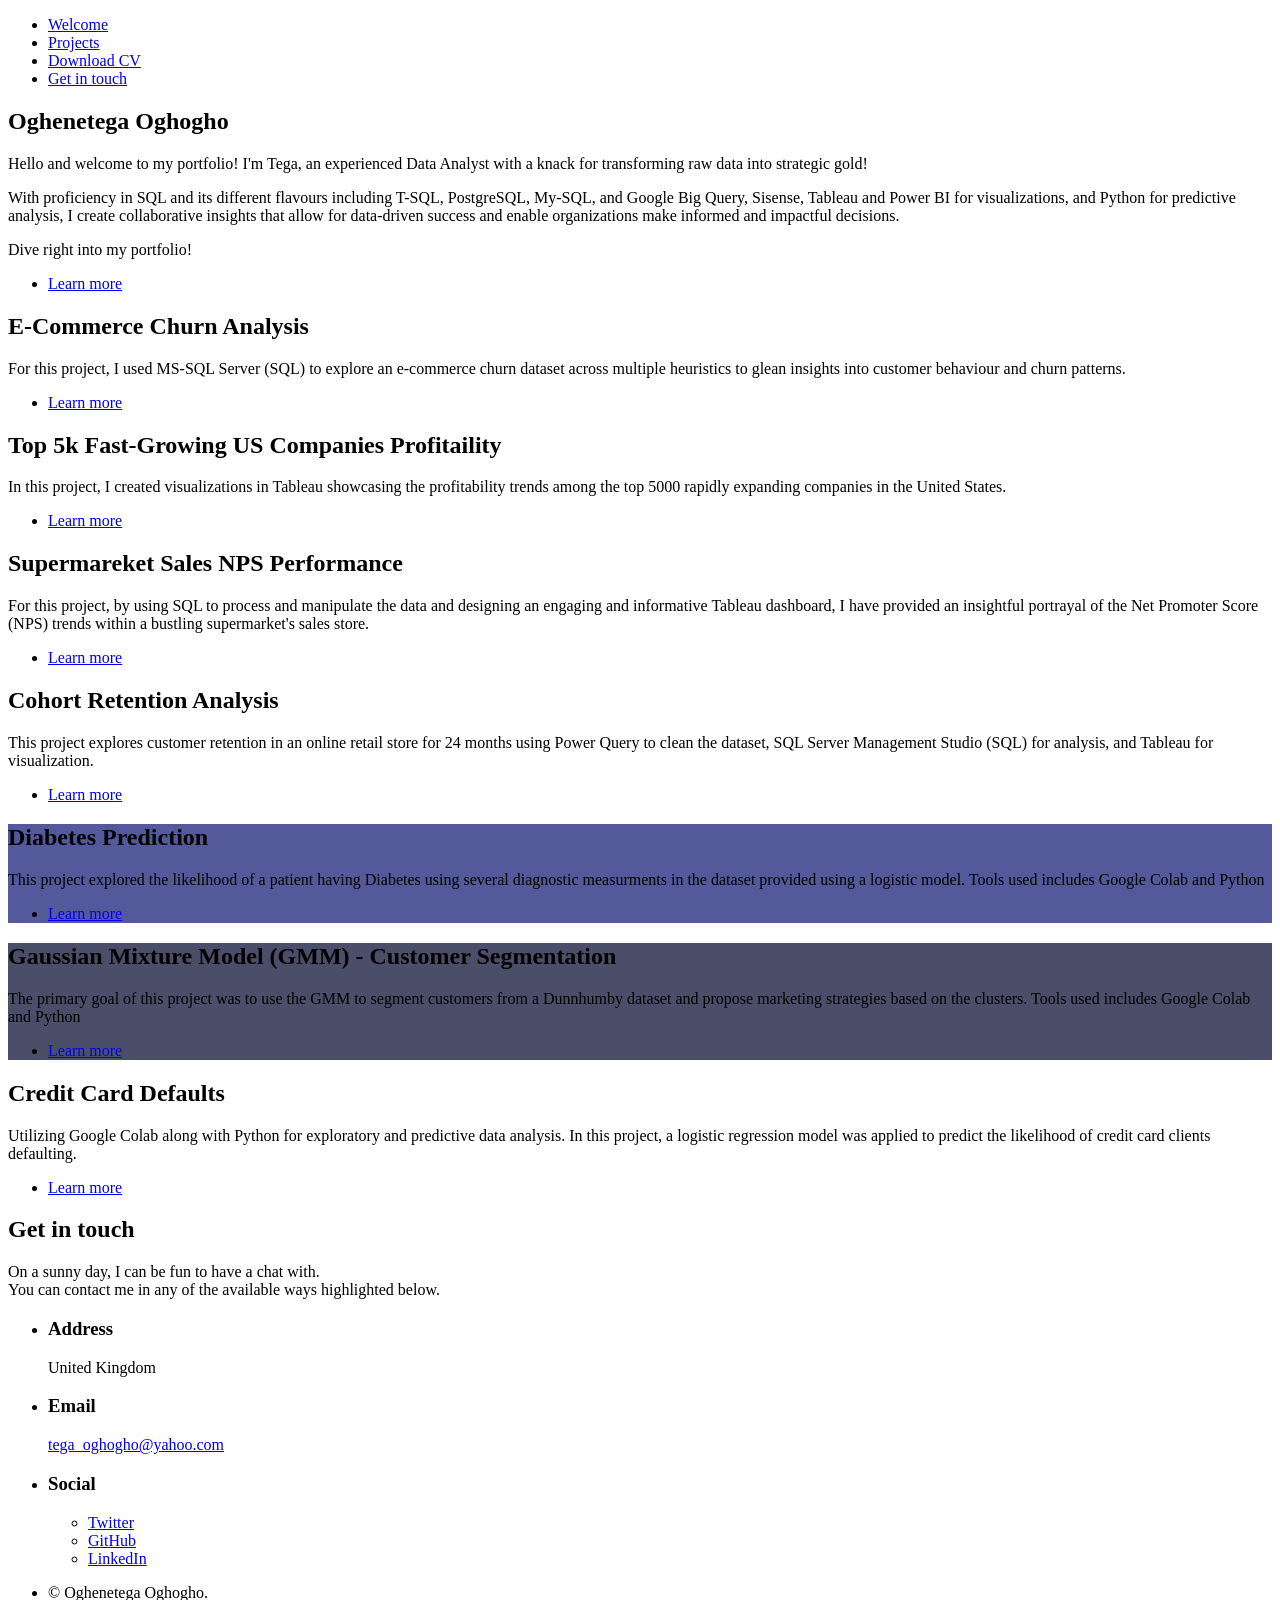
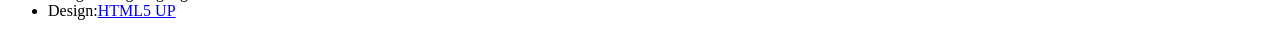
==== index.html @ 9dcb020e "Update index.html" ====
<!DOCTYPE HTML>
<!--
	Hyperspace by HTML5 UP
	html5up.net | @ajlkn
	Free for personal and commercial use under the CCA 3.0 license (html5up.net/license)
-->
<html>
	<head>
		<title>Oghenetega Oghogho Portfolio</title>
		<meta charset="utf-8" />
		<meta name="viewport" content="width=device-width, initial-scale=1, user-scalable=no" />
		<link rel="stylesheet" href="assets/css/main.css" />
		<noscript><link rel="stylesheet" href="assets/css/noscript.css" /></noscript>
	</head>
	<body class="is-preload">

		<!-- Sidebar -->
			<section id="sidebar">
				<div class="inner">
					<nav>
						<ul>
							<li><a href="#intro">Welcome</a></li>
							<li><a href="#one">Projects</a></li>
							<li><a href="Oghenetega Oghogho CV.pdf" target="_blank">Download CV</a></li>
							<li><a href="#two">Get in touch</a></li>
						</ul>
					</nav>
				</div>
			</section>

		<!-- Wrapper -->
			<div id="wrapper">

				<!-- Intro -->
					<section id="intro" class="wrapper style1 fullscreen fade-up">
						<div class="inner">
							<h1>Oghenetega Oghogho</h1>
							<p>Hello and welcome to my portfolio! I'm Tega, an experienced Data Analyst with a knack for transforming raw data into strategic gold!<br /></p>
							  <p>With proficiency in SQL and its different flavours including T-SQL, PostgreSQL, My-SQL, and Google Big Query, Sisense, Tableau and Power BI for visualizations, and Python for predictive analysis, I create collaborative insights that allow for data-driven success and enable organizations make informed and impactful decisions.<br/></p>
							    <p>Dive right into my portfolio!</p>
							<ul class="actions">
								<li><a href="#one" class="button scrolly">Learn more</a></li>
							</ul>
						</div>
					</section>

				<!-- One -->
					<section id="one" class="wrapper style2 spotlights">
						<section>
							<a href="#" class="image"><img src="#" alt="" data-position="center center" /></a>
							<div class="content">
								<div class="inner">
									<h2>E-Commerce Churn Analysis</h2>
									<p>For this project, I used MS-SQL Server (SQL) to explore an e-commerce churn dataset across multiple heuristics to glean insights into customer behaviour and churn patterns.</p>
									<ul class="actions">
										<li><a href="https://github.com/TegaOghoghoX/ECommerce_Churn" target="_blank" class="button">Learn more</a></li>
									</ul>
								</div>
							</div>
						</section>
						<section>
							<a href="#" class="image"><img src="#" alt="" data-position="top center" /></a>
							<div class="content">
								<div class="inner">
									<h2>Top 5k Fast-Growing US Companies Profitaility</h2>
									<p>In this project, I created visualizations in Tableau showcasing the profitability trends among the top 5000 rapidly expanding companies in the United States.</p>
									<ul class="actions">
										<li><a href="https://public.tableau.com/app/profile/tega6354/viz/5kFastestGrowingCompaniesinUS/TopCompanies" target="_blank" class="button">Learn more</a></li>
									</ul>
								</div>
							</div>
						</section>
						<section>
							<a href="#" class="image"><img src="#" alt="" data-position="top center" /></a>
							<div class="content">
								<div class="inner">
									<h2>Supermareket Sales NPS Performance</h2>
									<p>For this project, by using SQL to process and manipulate the data and designing an engaging and informative Tableau dashboard, I have provided an insightful portrayal of the Net Promoter Score (NPS) trends within a bustling supermarket's sales store.</p>
									<ul class="actions">
										<li><a href="https://github.com/TegaOghoghoX/Supermarket-NPS" target="_blank" class="button">Learn more</a></li>
									</ul>
								</div>
							</div>
						</section>
						<section>
							<a href="#" class="image"><img src="#" alt="" data-position="center center" /></a>
							<div class="content">
								<div class="inner">
									<h2>Cohort Retention Analysis</h2>
									<p>This project explores customer retention in an online retail store for 24 months using Power Query to clean the dataset, SQL Server Management Studio (SQL) for analysis, and Tableau for visualization.</p>
									<ul class="actions">
										<li><a href="https://github.com/TegaOghoghoX/Online-Retail-Store-Cohort-Analysis" target="_blank" class="button">Learn more</a></li>
									</ul>
								</div>
							</div>
						</section>
						<section>
							<a href="#" class="image"><img src="#" alt="" data-position="top center" /></a>
							<div class="content" style="background-color:#53599A">
								<div class="inner">
									<h2>Diabetes Prediction</h2>
									<p>This project explored the likelihood of a patient having Diabetes using several diagnostic measurments in the dataset provided using a logistic model. Tools used includes Google Colab and Python</p>
									<ul class="actions">
										<li><a href="https://github.com/TegaOghoghoX/Diabetes-Prediction" target="_blank" class="button">Learn more</a></li>
									</ul>
								</div>
							</div>
						</section>
						<section>
							<a href="#" class="image"><img src="#" alt="" data-position="top center" /></a>
							<div class="content" style="background-color:#4a4e69">
								<div class="inner">
									<h2>Gaussian Mixture Model (GMM) - Customer Segmentation</h2>
									<p>The primary goal of this project was to use the GMM to segment customers from a Dunnhumby dataset and propose marketing strategies based on the clusters. Tools used includes Google Colab and Python</p>
									<ul class="actions">
										<li><a href="https://github.com/TegaOghoghoX/GMM-Segmentation-Dunnhumby" target="_blank" class="button">Learn more</a></li>
									</ul>
								</div>
							</div>
						</section>
						<section>
							<a href="#" class="image"><img src="#" alt="" data-position="25% 25%" /></a>
							<div class="content">
								<div class="inner">
									<h2>Credit Card Defaults</h2>
									<p>Utilizing Google Colab along with Python for exploratory and predictive data analysis. In this project, a logistic regression model was applied to predict the likelihood of credit card clients defaulting.</p>
									<ul class="actions">
										<li><a href="https://github.com/TegaOghoghoX/Credit-Card-Defaults" target="_blank" class="button">Learn more</a></li>
									</ul>
								</div>
							</div>
						</section>
					</section>

				<!-- Two -->
					<section id="two" class="wrapper style1 fade-up">
						<div class="inner">
							<h2>Get in touch</h2>
							<p>On a sunny day, I can be fun to have a chat with. <br>You can contact me in any of the available ways highlighted below.</br></p>
<!-- 							<div class="split style1"> -->
								<section>
									<ul class="contact">
										<li>
											<h3>Address</h3>
											<span>United Kingdom</span>
										</li>
										<li>
											<h3>Email</h3>
											<a href="mailto:tega_oghogho@yahoo.com">tega_oghogho@yahoo.com</a>
										</li>
										<li>
											<h3>Social</h3>
											<ul class="icons">
												<li><a href="https://twitter.com/TegaOghogho" target="_blank" class="icon brands fa-twitter"><span class="label">Twitter</span></a></li>
												<li><a href="https://github.com/TegaOghoghoX" target="_blank" class="icon brands fa-github"><span class="label">GitHub</span></a></li>
												<li><a href="https://www.linkedin.com/in/oghenetega-oghogho-454598167/" target="_blank" class="icon brands fa-linkedin-in"><span class="label">LinkedIn</span></a></li>
											</ul>
										</li>
									</ul>
								</section>
<!-- 							</div> -->
						</div>
					</section>

			</div>

		<!-- Footer -->
			<footer id="footer" class="wrapper style1-alt">
				<div class="inner">
					<ul class="menu">
						<li>&copy; Oghenetega Oghogho. </li><li>Design:<a href="http://html5up.net">HTML5 UP</a></li>
					</ul>
				</div>
			</footer>

		<!-- Scripts -->
			<script src="assets/js/jquery.min.js"></script>
			<script src="assets/js/jquery.scrollex.min.js"></script>
			<script src="assets/js/jquery.scrolly.min.js"></script>
			<script src="assets/js/browser.min.js"></script>
			<script src="assets/js/breakpoints.min.js"></script>
			<script src="assets/js/util.js"></script>
			<script src="assets/js/main.js"></script>

	</body>
</html>
---- assets/css/main.css ----
@import url(fontawesome-all.min.css);

/*
	Hyperspace by HTML5 UP
	html5up.net | @ajlkn
	Free for personal and commercial use under the CCA 3.0 license (html5up.net/license)
*/

html, body, div, span, applet, object,
iframe, h1, h2, h3, h4, h5, h6, p, blockquote,
pre, a, abbr, acronym, address, big, cite,
code, del, dfn, em, img, ins, kbd, q, s, samp,
small, strike, strong, sub, sup, tt, var, b,
u, i, center, dl, dt, dd, ol, ul, li, fieldset,
form, label, legend, table, caption, tbody,
tfoot, thead, tr, th, td, article, aside,
canvas, details, embed, figure, figcaption,
footer, header, hgroup, menu, nav, output, ruby,
section, summary, time, mark, audio, video {
	margin: 0;
	padding: 0;
	border: 0;
	font-size: 100%;
	font: inherit;
	vertical-align: baseline;}

article, aside, details, figcaption, figure,
footer, header, hgroup, menu, nav, section {
	display: block;}

body {
	line-height: 1;
}

ol, ul {
	list-style: none;
}

blockquote, q {
	quotes: none;
}

	blockquote:before, blockquote:after, q:before, q:after {
		content: '';
		content: none;
	}

table {
	border-collapse: collapse;
	border-spacing: 0;
}

body {
	-webkit-text-size-adjust: none;
}

mark {
	background-color: transparent;
	color: inherit;
}

input::-moz-focus-inner {
	border: 0;
	padding: 0;
}

input, select, textarea {
	-moz-appearance: none;
	-webkit-appearance: none;
	-ms-appearance: none;
	appearance: none;
}

/* Basic */

	@-ms-viewport {
		width: device-width;
	}

	body {
		-ms-overflow-style: scrollbar;
	}

	@media screen and (max-width: 480px) {

		html, body {
			min-width: 320px;
		}

	}

	html {
		box-sizing: border-box;
	}

	*, *:before, *:after {
		box-sizing: inherit;
	}

	body {
		background: #312450;
	}

		body.is-preload *, body.is-preload *:before, body.is-preload *:after {
			-moz-animation: none !important;
			-webkit-animation: none !important;
			-ms-animation: none !important;
			animation: none !important;
			-moz-transition: none !important;
			-webkit-transition: none !important;
			-ms-transition: none !important;
			transition: none !important;
		}

/* Type */

	body, input, select, textarea {
		color: rgba(255, 255, 255, 0.55);
		font-family: Arial, Helvetica, sans-serif;
		font-size: 16.5pt;
		font-weight: normal;
		line-height: 1.75;
	}

		@media screen and (max-width: 1680px) {

			body, input, select, textarea {
				font-size: 13pt;
			}

		}

		@media screen and (max-width: 1280px) {

			body, input, select, textarea {
				font-size: 12pt;
			}

		}

		@media screen and (max-width: 360px) {

			body, input, select, textarea {
				font-size: 11pt;
			}

		}

	a {
		-moz-transition: color 0.2s ease, border-bottom-color 0.2s ease;
		-webkit-transition: color 0.2s ease, border-bottom-color 0.2s ease;
		-ms-transition: color 0.2s ease, border-bottom-color 0.2s ease;
		transition: color 0.2s ease, border-bottom-color 0.2s ease;
		border-bottom: dotted 1px rgba(255, 255, 255, 0.35);
		color: inherit;
		text-decoration: none;
	}

		a:hover {
			border-bottom-color: transparent;
			color: #ffffff;
		}

	strong, b {
		color: #ffffff;
		font-weight: bold;
	}

	em, i {
		font-style: italic;
	}

	p {
		margin: 0 0 2em 0;
	}

	h1, h2, h3, h4, h5, h6 {
		color: #ffffff;
		font-weight: bold;
		line-height: 1.5;
		margin: 0 0 0.5em 0;
	}

		h1 a, h2 a, h3 a, h4 a, h5 a, h6 a {
			color: inherit;
			text-decoration: none;
		}

	h1 {
		font-size: 2.75em;
	}

		h1.major {
			margin: 0 0 1.3em 0;
			position: relative;
			padding-bottom: 0.35em;
		}

			h1.major:after {
				background-image: -moz-linear-gradient(to right, #5e42a6, #b74e91);
				background-image: -webkit-linear-gradient(to right, #5e42a6, #b74e91);
				background-image: -ms-linear-gradient(to right, #5e42a6, #b74e91);
				background-image: linear-gradient(to right, #5e42a6, #b74e91);
				-moz-transition: max-width 0.2s ease;
				-webkit-transition: max-width 0.2s ease;
				-ms-transition: max-width 0.2s ease;
				transition: max-width 0.2s ease;
				border-radius: 0.2em;
				bottom: 0;
				content: '';
				height: 0.05em;
				position: absolute;
				right: 0;
				width: 100%;
			}

	h2 {
		font-size: 1.75em;
	}

	h3 {
		font-size: 1.1em;
	}

	h4 {
		font-size: 1em;
	}

	h5 {
		font-size: 0.8em;
	}

	h6 {
		font-size: 0.6em;
	}

	@media screen and (max-width: 736px) {

		h1 {
			font-size: 2em;
		}

		h2 {
			font-size: 1.25em;
		}

		h3 {
			font-size: 1em;
		}

		h4 {
			font-size: 0.8em;
		}

		h5 {
			font-size: 0.6em;
		}

		h6 {
			font-size: 0.6em;
		}

	}

	sub {
		font-size: 0.8em;
		position: relative;
		top: 0.5em;
	}

	sup {
		font-size: 0.8em;
		position: relative;
		top: -0.5em;
	}

	blockquote {
		border-left: solid 4px rgba(255, 255, 255, 0.15);
		font-style: italic;
		margin: 0 0 2em 0;
		padding: 0.5em 0 0.5em 2em;
	}

	code {
		background: rgba(255, 255, 255, 0.05);
		border-radius: 0.25em;
		border: solid 1px rgba(255, 255, 255, 0.15);
		font-family: "Courier New", monospace;
		font-size: 0.9em;
		margin: 0 0.25em;
		padding: 0.25em 0.65em;
	}

	pre {
		-webkit-overflow-scrolling: touch;
		font-family: "Courier New", monospace;
		font-size: 0.9em;
		margin: 0 0 2em 0;
	}

		pre code {
			display: block;
			line-height: 1.75em;
			padding: 1em 1.5em;
			overflow-x: auto;
		}

	hr {
		border: 0;
		border-bottom: solid 1px rgba(255, 255, 255, 0.15);
		margin: 2em 0;
	}

		hr.major {
			margin: 3em 0;
		}

	.align-left {
		text-align: left;
	}

	.align-center {
		text-align: center;
	}

	.align-right {
		text-align: right;
	}

/* Row */

	.row {
		display: flex;
		flex-wrap: wrap;
		box-sizing: border-box;
		align-items: stretch;
	}

		.row > * {
			box-sizing: border-box;
		}

		.row.gtr-uniform > * > :last-child {
			margin-bottom: 0;
		}

		.row.aln-left {
			justify-content: flex-start;
		}

		.row.aln-center {
			justify-content: center;
		}

		.row.aln-right {
			justify-content: flex-end;
		}

		.row.aln-top {
			align-items: flex-start;
		}

		.row.aln-middle {
			align-items: center;
		}

		.row.aln-bottom {
			align-items: flex-end;
		}

		.row > .imp {
			order: -1;
		}

		.row > .col-1 {
			width: 8.33333%;
		}

		.row > .off-1 {
			margin-left: 8.33333%;
		}

		.row > .col-2 {
			width: 16.66667%;
		}

		.row > .off-2 {
			margin-left: 16.66667%;
		}

		.row > .col-3 {
			width: 25%;
		}

		.row > .off-3 {
			margin-left: 25%;
		}

		.row > .col-4 {
			width: 33.33333%;
		}

		.row > .off-4 {
			margin-left: 33.33333%;
		}

		.row > .col-5 {
			width: 41.66667%;
		}

		.row > .off-5 {
			margin-left: 41.66667%;
		}

		.row > .col-6 {
			width: 50%;
		}

		.row > .off-6 {
			margin-left: 50%;
		}

		.row > .col-7 {
			width: 58.33333%;
		}

		.row > .off-7 {
			margin-left: 58.33333%;
		}

		.row > .col-8 {
			width: 66.66667%;
		}

		.row > .off-8 {
			margin-left: 66.66667%;
		}

		.row > .col-9 {
			width: 75%;
		}

		.row > .off-9 {
			margin-left: 75%;
		}

		.row > .col-10 {
			width: 83.33333%;
		}

		.row > .off-10 {
			margin-left: 83.33333%;
		}

		.row > .col-11 {
			width: 91.66667%;
		}

		.row > .off-11 {
			margin-left: 91.66667%;
		}

		.row > .col-12 {
			width: 100%;
		}

		.row > .off-12 {
			margin-left: 100%;
		}

		.row.gtr-0 {
			margin-top: 0;
			margin-left: 0em;
		}

			.row.gtr-0 > * {
				padding: 0 0 0 0em;
			}

			.row.gtr-0.gtr-uniform {
				margin-top: 0em;
			}

				.row.gtr-0.gtr-uniform > * {
					padding-top: 0em;
				}

		.row.gtr-25 {
			margin-top: 0;
			margin-left: -0.375em;
		}

			.row.gtr-25 > * {
				padding: 0 0 0 0.375em;
			}

			.row.gtr-25.gtr-uniform {
				margin-top: -0.375em;
			}

				.row.gtr-25.gtr-uniform > * {
					padding-top: 0.375em;
				}

		.row.gtr-50 {
			margin-top: 0;
			margin-left: -0.75em;
		}

			.row.gtr-50 > * {
				padding: 0 0 0 0.75em;
			}

			.row.gtr-50.gtr-uniform {
				margin-top: -0.75em;
			}

				.row.gtr-50.gtr-uniform > * {
					padding-top: 0.75em;
				}

		.row {
			margin-top: 0;
			margin-left: -1.5em;
		}

			.row > * {
				padding: 0 0 0 1.5em;
			}

			.row.gtr-uniform {
				margin-top: -1.5em;
			}

				.row.gtr-uniform > * {
					padding-top: 1.5em;
				}

		.row.gtr-150 {
			margin-top: 0;
			margin-left: -2.25em;
		}

			.row.gtr-150 > * {
				padding: 0 0 0 2.25em;
			}

			.row.gtr-150.gtr-uniform {
				margin-top: -2.25em;
			}

				.row.gtr-150.gtr-uniform > * {
					padding-top: 2.25em;
				}

		.row.gtr-200 {
			margin-top: 0;
			margin-left: -3em;
		}

			.row.gtr-200 > * {
				padding: 0 0 0 3em;
			}

			.row.gtr-200.gtr-uniform {
				margin-top: -3em;
			}

				.row.gtr-200.gtr-uniform > * {
					padding-top: 3em;
				}

		@media screen and (max-width: 1680px) {

			.row {
				display: flex;
				flex-wrap: wrap;
				box-sizing: border-box;
				align-items: stretch;
			}

				.row > * {
					box-sizing: border-box;
				}

				.row.gtr-uniform > * > :last-child {
					margin-bottom: 0;
				}

				.row.aln-left {
					justify-content: flex-start;
				}

				.row.aln-center {
					justify-content: center;
				}

				.row.aln-right {
					justify-content: flex-end;
				}

				.row.aln-top {
					align-items: flex-start;
				}

				.row.aln-middle {
					align-items: center;
				}

				.row.aln-bottom {
					align-items: flex-end;
				}

				.row > .imp-xlarge {
					order: -1;
				}

				.row > .col-1-xlarge {
					width: 8.33333%;
				}

				.row > .off-1-xlarge {
					margin-left: 8.33333%;
				}

				.row > .col-2-xlarge {
					width: 16.66667%;
				}

				.row > .off-2-xlarge {
					margin-left: 16.66667%;
				}

				.row > .col-3-xlarge {
					width: 25%;
				}

				.row > .off-3-xlarge {
					margin-left: 25%;
				}

				.row > .col-4-xlarge {
					width: 33.33333%;
				}

				.row > .off-4-xlarge {
					margin-left: 33.33333%;
				}

				.row > .col-5-xlarge {
					width: 41.66667%;
				}

				.row > .off-5-xlarge {
					margin-left: 41.66667%;
				}

				.row > .col-6-xlarge {
					width: 50%;
				}

				.row > .off-6-xlarge {
					margin-left: 50%;
				}

				.row > .col-7-xlarge {
					width: 58.33333%;
				}

				.row > .off-7-xlarge {
					margin-left: 58.33333%;
				}

				.row > .col-8-xlarge {
					width: 66.66667%;
				}

				.row > .off-8-xlarge {
					margin-left: 66.66667%;
				}

				.row > .col-9-xlarge {
					width: 75%;
				}

				.row > .off-9-xlarge {
					margin-left: 75%;
				}

				.row > .col-10-xlarge {
					width: 83.33333%;
				}

				.row > .off-10-xlarge {
					margin-left: 83.33333%;
				}

				.row > .col-11-xlarge {
					width: 91.66667%;
				}

				.row > .off-11-xlarge {
					margin-left: 91.66667%;
				}

				.row > .col-12-xlarge {
					width: 100%;
				}

				.row > .off-12-xlarge {
					margin-left: 100%;
				}

				.row.gtr-0 {
					margin-top: 0;
					margin-left: 0em;
				}

					.row.gtr-0 > * {
						padding: 0 0 0 0em;
					}

					.row.gtr-0.gtr-uniform {
						margin-top: 0em;
					}

						.row.gtr-0.gtr-uniform > * {
							padding-top: 0em;
						}

				.row.gtr-25 {
					margin-top: 0;
					margin-left: -0.375em;
				}

					.row.gtr-25 > * {
						padding: 0 0 0 0.375em;
					}

					.row.gtr-25.gtr-uniform {
						margin-top: -0.375em;
					}

						.row.gtr-25.gtr-uniform > * {
							padding-top: 0.375em;
						}

				.row.gtr-50 {
					margin-top: 0;
					margin-left: -0.75em;
				}

					.row.gtr-50 > * {
						padding: 0 0 0 0.75em;
					}

					.row.gtr-50.gtr-uniform {
						margin-top: -0.75em;
					}

						.row.gtr-50.gtr-uniform > * {
							padding-top: 0.75em;
						}

				.row {
					margin-top: 0;
					margin-left: -1.5em;
				}

					.row > * {
						padding: 0 0 0 1.5em;
					}

					.row.gtr-uniform {
						margin-top: -1.5em;
					}

						.row.gtr-uniform > * {
							padding-top: 1.5em;
						}

				.row.gtr-150 {
					margin-top: 0;
					margin-left: -2.25em;
				}

					.row.gtr-150 > * {
						padding: 0 0 0 2.25em;
					}

					.row.gtr-150.gtr-uniform {
						margin-top: -2.25em;
					}

						.row.gtr-150.gtr-uniform > * {
							padding-top: 2.25em;
						}

				.row.gtr-200 {
					margin-top: 0;
					margin-left: -3em;
				}

					.row.gtr-200 > * {
						padding: 0 0 0 3em;
					}

					.row.gtr-200.gtr-uniform {
						margin-top: -3em;
					}

						.row.gtr-200.gtr-uniform > * {
							padding-top: 3em;
						}

		}

		@media screen and (max-width: 1280px) {

			.row {
				display: flex;
				flex-wrap: wrap;
				box-sizing: border-box;
				align-items: stretch;
			}

				.row > * {
					box-sizing: border-box;
				}

				.row.gtr-uniform > * > :last-child {
					margin-bottom: 0;
				}

				.row.aln-left {
					justify-content: flex-start;
				}

				.row.aln-center {
					justify-content: center;
				}

				.row.aln-right {
					justify-content: flex-end;
				}

				.row.aln-top {
					align-items: flex-start;
				}

				.row.aln-middle {
					align-items: center;
				}

				.row.aln-bottom {
					align-items: flex-end;
				}

				.row > .imp-large {
					order: -1;
				}

				.row > .col-1-large {
					width: 8.33333%;
				}

				.row > .off-1-large {
					margin-left: 8.33333%;
				}

				.row > .col-2-large {
					width: 16.66667%;
				}

				.row > .off-2-large {
					margin-left: 16.66667%;
				}

				.row > .col-3-large {
					width: 25%;
				}

				.row > .off-3-large {
					margin-left: 25%;
				}

				.row > .col-4-large {
					width: 33.33333%;
				}

				.row > .off-4-large {
					margin-left: 33.33333%;
				}

				.row > .col-5-large {
					width: 41.66667%;
				}

				.row > .off-5-large {
					margin-left: 41.66667%;
				}

				.row > .col-6-large {
					width: 50%;
				}

				.row > .off-6-large {
					margin-left: 50%;
				}

				.row > .col-7-large {
					width: 58.33333%;
				}

				.row > .off-7-large {
					margin-left: 58.33333%;
				}

				.row > .col-8-large {
					width: 66.66667%;
				}

				.row > .off-8-large {
					margin-left: 66.66667%;
				}

				.row > .col-9-large {
					width: 75%;
				}

				.row > .off-9-large {
					margin-left: 75%;
				}

				.row > .col-10-large {
					width: 83.33333%;
				}

				.row > .off-10-large {
					margin-left: 83.33333%;
				}

				.row > .col-11-large {
					width: 91.66667%;
				}

				.row > .off-11-large {
					margin-left: 91.66667%;
				}

				.row > .col-12-large {
					width: 100%;
				}

				.row > .off-12-large {
					margin-left: 100%;
				}

				.row.gtr-0 {
					margin-top: 0;
					margin-left: 0em;
				}

					.row.gtr-0 > * {
						padding: 0 0 0 0em;
					}

					.row.gtr-0.gtr-uniform {
						margin-top: 0em;
					}

						.row.gtr-0.gtr-uniform > * {
							padding-top: 0em;
						}

				.row.gtr-25 {
					margin-top: 0;
					margin-left: -0.375em;
				}

					.row.gtr-25 > * {
						padding: 0 0 0 0.375em;
					}

					.row.gtr-25.gtr-uniform {
						margin-top: -0.375em;
					}

						.row.gtr-25.gtr-uniform > * {
							padding-top: 0.375em;
						}

				.row.gtr-50 {
					margin-top: 0;
					margin-left: -0.75em;
				}

					.row.gtr-50 > * {
						padding: 0 0 0 0.75em;
					}

					.row.gtr-50.gtr-uniform {
						margin-top: -0.75em;
					}

						.row.gtr-50.gtr-uniform > * {
							padding-top: 0.75em;
						}

				.row {
					margin-top: 0;
					margin-left: -1.5em;
				}

					.row > * {
						padding: 0 0 0 1.5em;
					}

					.row.gtr-uniform {
						margin-top: -1.5em;
					}

						.row.gtr-uniform > * {
							padding-top: 1.5em;
						}

				.row.gtr-150 {
					margin-top: 0;
					margin-left: -2.25em;
				}

					.row.gtr-150 > * {
						padding: 0 0 0 2.25em;
					}

					.row.gtr-150.gtr-uniform {
						margin-top: -2.25em;
					}

						.row.gtr-150.gtr-uniform > * {
							padding-top: 2.25em;
						}

				.row.gtr-200 {
					margin-top: 0;
					margin-left: -3em;
				}

					.row.gtr-200 > * {
						padding: 0 0 0 3em;
					}

					.row.gtr-200.gtr-uniform {
						margin-top: -3em;
					}

						.row.gtr-200.gtr-uniform > * {
							padding-top: 3em;
						}

		}

		@media screen and (max-width: 980px) {

			.row {
				display: flex;
				flex-wrap: wrap;
				box-sizing: border-box;
				align-items: stretch;
			}

				.row > * {
					box-sizing: border-box;
				}

				.row.gtr-uniform > * > :last-child {
					margin-bottom: 0;
				}

				.row.aln-left {
					justify-content: flex-start;
				}

				.row.aln-center {
					justify-content: center;
				}

				.row.aln-right {
					justify-content: flex-end;
				}

				.row.aln-top {
					align-items: flex-start;
				}

				.row.aln-middle {
					align-items: center;
				}

				.row.aln-bottom {
					align-items: flex-end;
				}

				.row > .imp-medium {
					order: -1;
				}

				.row > .col-1-medium {
					width: 8.33333%;
				}

				.row > .off-1-medium {
					margin-left: 8.33333%;
				}

				.row > .col-2-medium {
					width: 16.66667%;
				}

				.row > .off-2-medium {
					margin-left: 16.66667%;
				}

				.row > .col-3-medium {
					width: 25%;
				}

				.row > .off-3-medium {
					margin-left: 25%;
				}

				.row > .col-4-medium {
					width: 33.33333%;
				}

				.row > .off-4-medium {
					margin-left: 33.33333%;
				}

				.row > .col-5-medium {
					width: 41.66667%;
				}

				.row > .off-5-medium {
					margin-left: 41.66667%;
				}

				.row > .col-6-medium {
					width: 50%;
				}

				.row > .off-6-medium {
					margin-left: 50%;
				}

				.row > .col-7-medium {
					width: 58.33333%;
				}

				.row > .off-7-medium {
					margin-left: 58.33333%;
				}

				.row > .col-8-medium {
					width: 66.66667%;
				}

				.row > .off-8-medium {
					margin-left: 66.66667%;
				}

				.row > .col-9-medium {
					width: 75%;
				}

				.row > .off-9-medium {
					margin-left: 75%;
				}

				.row > .col-10-medium {
					width: 83.33333%;
				}

				.row > .off-10-medium {
					margin-left: 83.33333%;
				}

				.row > .col-11-medium {
					width: 91.66667%;
				}

				.row > .off-11-medium {
					margin-left: 91.66667%;
				}

				.row > .col-12-medium {
					width: 100%;
				}

				.row > .off-12-medium {
					margin-left: 100%;
				}

				.row.gtr-0 {
					margin-top: 0;
					margin-left: 0em;
				}

					.row.gtr-0 > * {
						padding: 0 0 0 0em;
					}

					.row.gtr-0.gtr-uniform {
						margin-top: 0em;
					}

						.row.gtr-0.gtr-uniform > * {
							padding-top: 0em;
						}

				.row.gtr-25 {
					margin-top: 0;
					margin-left: -0.375em;
				}

					.row.gtr-25 > * {
						padding: 0 0 0 0.375em;
					}

					.row.gtr-25.gtr-uniform {
						margin-top: -0.375em;
					}

						.row.gtr-25.gtr-uniform > * {
							padding-top: 0.375em;
						}

				.row.gtr-50 {
					margin-top: 0;
					margin-left: -0.75em;
				}

					.row.gtr-50 > * {
						padding: 0 0 0 0.75em;
					}

					.row.gtr-50.gtr-uniform {
						margin-top: -0.75em;
					}

						.row.gtr-50.gtr-uniform > * {
							padding-top: 0.75em;
						}

				.row {
					margin-top: 0;
					margin-left: -1.5em;
				}

					.row > * {
						padding: 0 0 0 1.5em;
					}

					.row.gtr-uniform {
						margin-top: -1.5em;
					}

						.row.gtr-uniform > * {
							padding-top: 1.5em;
						}

				.row.gtr-150 {
					margin-top: 0;
					margin-left: -2.25em;
				}

					.row.gtr-150 > * {
						padding: 0 0 0 2.25em;
					}

					.row.gtr-150.gtr-uniform {
						margin-top: -2.25em;
					}

						.row.gtr-150.gtr-uniform > * {
							padding-top: 2.25em;
						}

				.row.gtr-200 {
					margin-top: 0;
					margin-left: -3em;
				}

					.row.gtr-200 > * {
						padding: 0 0 0 3em;
					}

					.row.gtr-200.gtr-uniform {
						margin-top: -3em;
					}

						.row.gtr-200.gtr-uniform > * {
							padding-top: 3em;
						}

		}

		@media screen and (max-width: 736px) {

			.row {
				display: flex;
				flex-wrap: wrap;
				box-sizing: border-box;
				align-items: stretch;
			}

				.row > * {
					box-sizing: border-box;
				}

				.row.gtr-uniform > * > :last-child {
					margin-bottom: 0;
				}

				.row.aln-left {
					justify-content: flex-start;
				}

				.row.aln-center {
					justify-content: center;
				}

				.row.aln-right {
					justify-content: flex-end;
				}

				.row.aln-top {
					align-items: flex-start;
				}

				.row.aln-middle {
					align-items: center;
				}

				.row.aln-bottom {
					align-items: flex-end;
				}

				.row > .imp-small {
					order: -1;
				}

				.row > .col-1-small {
					width: 8.33333%;
				}

				.row > .off-1-small {
					margin-left: 8.33333%;
				}

				.row > .col-2-small {
					width: 16.66667%;
				}

				.row > .off-2-small {
					margin-left: 16.66667%;
				}

				.row > .col-3-small {
					width: 25%;
				}

				.row > .off-3-small {
					margin-left: 25%;
				}

				.row > .col-4-small {
					width: 33.33333%;
				}

				.row > .off-4-small {
					margin-left: 33.33333%;
				}

				.row > .col-5-small {
					width: 41.66667%;
				}

				.row > .off-5-small {
					margin-left: 41.66667%;
				}

				.row > .col-6-small {
					width: 50%;
				}

				.row > .off-6-small {
					margin-left: 50%;
				}

				.row > .col-7-small {
					width: 58.33333%;
				}

				.row > .off-7-small {
					margin-left: 58.33333%;
				}

				.row > .col-8-small {
					width: 66.66667%;
				}

				.row > .off-8-small {
					margin-left: 66.66667%;
				}

				.row > .col-9-small {
					width: 75%;
				}

				.row > .off-9-small {
					margin-left: 75%;
				}

				.row > .col-10-small {
					width: 83.33333%;
				}

				.row > .off-10-small {
					margin-left: 83.33333%;
				}

				.row > .col-11-small {
					width: 91.66667%;
				}

				.row > .off-11-small {
					margin-left: 91.66667%;
				}

				.row > .col-12-small {
					width: 100%;
				}

				.row > .off-12-small {
					margin-left: 100%;
				}

				.row.gtr-0 {
					margin-top: 0;
					margin-left: 0em;
				}

					.row.gtr-0 > * {
						padding: 0 0 0 0em;
					}

					.row.gtr-0.gtr-uniform {
						margin-top: 0em;
					}

						.row.gtr-0.gtr-uniform > * {
							padding-top: 0em;
						}

				.row.gtr-25 {
					margin-top: 0;
					margin-left: -0.375em;
				}

					.row.gtr-25 > * {
						padding: 0 0 0 0.375em;
					}

					.row.gtr-25.gtr-uniform {
						margin-top: -0.375em;
					}

						.row.gtr-25.gtr-uniform > * {
							padding-top: 0.375em;
						}

				.row.gtr-50 {
					margin-top: 0;
					margin-left: -0.75em;
				}

					.row.gtr-50 > * {
						padding: 0 0 0 0.75em;
					}

					.row.gtr-50.gtr-uniform {
						margin-top: -0.75em;
					}

						.row.gtr-50.gtr-uniform > * {
							padding-top: 0.75em;
						}

				.row {
					margin-top: 0;
					margin-left: -1.5em;
				}

					.row > * {
						padding: 0 0 0 1.5em;
					}

					.row.gtr-uniform {
						margin-top: -1.5em;
					}

						.row.gtr-uniform > * {
							padding-top: 1.5em;
						}

				.row.gtr-150 {
					margin-top: 0;
					margin-left: -2.25em;
				}

					.row.gtr-150 > * {
						padding: 0 0 0 2.25em;
					}

					.row.gtr-150.gtr-uniform {
						margin-top: -2.25em;
					}

						.row.gtr-150.gtr-uniform > * {
							padding-top: 2.25em;
						}

				.row.gtr-200 {
					margin-top: 0;
					margin-left: -3em;
				}

					.row.gtr-200 > * {
						padding: 0 0 0 3em;
					}

					.row.gtr-200.gtr-uniform {
						margin-top: -3em;
					}

						.row.gtr-200.gtr-uniform > * {
							padding-top: 3em;
						}

		}

		@media screen and (max-width: 480px) {

			.row {
				display: flex;
				flex-wrap: wrap;
				box-sizing: border-box;
				align-items: stretch;
			}

				.row > * {
					box-sizing: border-box;
				}

				.row.gtr-uniform > * > :last-child {
					margin-bottom: 0;
				}

				.row.aln-left {
					justify-content: flex-start;
				}

				.row.aln-center {
					justify-content: center;
				}

				.row.aln-right {
					justify-content: flex-end;
				}

				.row.aln-top {
					align-items: flex-start;
				}

				.row.aln-middle {
					align-items: center;
				}

				.row.aln-bottom {
					align-items: flex-end;
				}

				.row > .imp-xsmall {
					order: -1;
				}

				.row > .col-1-xsmall {
					width: 8.33333%;
				}

				.row > .off-1-xsmall {
					margin-left: 8.33333%;
				}

				.row > .col-2-xsmall {
					width: 16.66667%;
				}

				.row > .off-2-xsmall {
					margin-left: 16.66667%;
				}

				.row > .col-3-xsmall {
					width: 25%;
				}

				.row > .off-3-xsmall {
					margin-left: 25%;
				}

				.row > .col-4-xsmall {
					width: 33.33333%;
				}

				.row > .off-4-xsmall {
					margin-left: 33.33333%;
				}

				.row > .col-5-xsmall {
					width: 41.66667%;
				}

				.row > .off-5-xsmall {
					margin-left: 41.66667%;
				}

				.row > .col-6-xsmall {
					width: 50%;
				}

				.row > .off-6-xsmall {
					margin-left: 50%;
				}

				.row > .col-7-xsmall {
					width: 58.33333%;
				}

				.row > .off-7-xsmall {
					margin-left: 58.33333%;
				}

				.row > .col-8-xsmall {
					width: 66.66667%;
				}

				.row > .off-8-xsmall {
					margin-left: 66.66667%;
				}

				.row > .col-9-xsmall {
					width: 75%;
				}

				.row > .off-9-xsmall {
					margin-left: 75%;
				}

				.row > .col-10-xsmall {
					width: 83.33333%;
				}

				.row > .off-10-xsmall {
					margin-left: 83.33333%;
				}

				.row > .col-11-xsmall {
					width: 91.66667%;
				}

				.row > .off-11-xsmall {
					margin-left: 91.66667%;
				}

				.row > .col-12-xsmall {
					width: 100%;
				}

				.row > .off-12-xsmall {
					margin-left: 100%;
				}

				.row.gtr-0 {
					margin-top: 0;
					margin-left: 0em;
				}

					.row.gtr-0 > * {
						padding: 0 0 0 0em;
					}

					.row.gtr-0.gtr-uniform {
						margin-top: 0em;
					}

						.row.gtr-0.gtr-uniform > * {
							padding-top: 0em;
						}

				.row.gtr-25 {
					margin-top: 0;
					margin-left: -0.375em;
				}

					.row.gtr-25 > * {
						padding: 0 0 0 0.375em;
					}

					.row.gtr-25.gtr-uniform {
						margin-top: -0.375em;
					}

						.row.gtr-25.gtr-uniform > * {
							padding-top: 0.375em;
						}

				.row.gtr-50 {
					margin-top: 0;
					margin-left: -0.75em;
				}

					.row.gtr-50 > * {
						padding: 0 0 0 0.75em;
					}

					.row.gtr-50.gtr-uniform {
						margin-top: -0.75em;
					}

						.row.gtr-50.gtr-uniform > * {
							padding-top: 0.75em;
						}

				.row {
					margin-top: 0;
					margin-left: -1.5em;
				}

					.row > * {
						padding: 0 0 0 1.5em;
					}

					.row.gtr-uniform {
						margin-top: -1.5em;
					}

						.row.gtr-uniform > * {
							padding-top: 1.5em;
						}

				.row.gtr-150 {
					margin-top: 0;
					margin-left: -2.25em;
				}

					.row.gtr-150 > * {
						padding: 0 0 0 2.25em;
					}

					.row.gtr-150.gtr-uniform {
						margin-top: -2.25em;
					}

						.row.gtr-150.gtr-uniform > * {
							padding-top: 2.25em;
						}

				.row.gtr-200 {
					margin-top: 0;
					margin-left: -3em;
				}

					.row.gtr-200 > * {
						padding: 0 0 0 3em;
					}

					.row.gtr-200.gtr-uniform {
						margin-top: -3em;
					}

						.row.gtr-200.gtr-uniform > * {
							padding-top: 3em;
						}

		}

/* Box */

	.box {
		border-radius: 0.25em;
		border: solid 1px rgba(255, 255, 255, 0.15);
		margin-bottom: 2em;
		padding: 1.5em;
	}

		.box > :last-child,
		.box > :last-child > :last-child,
		.box > :last-child > :last-child > :last-child {
			margin-bottom: 0;
		}

		.box.alt {
			border: 0;
			border-radius: 0;
			padding: 0;
		}

/* Button */

	input[type="submit"],
	input[type="reset"],
	input[type="button"],
	button,
	.button {
		-moz-appearance: none;
		-webkit-appearance: none;
		-ms-appearance: none;
		appearance: none;
		-moz-transition: border-color 0.2s ease;
		-webkit-transition: border-color 0.2s ease;
		-ms-transition: border-color 0.2s ease;
		transition: border-color 0.2s ease;
		background-color: transparent;
		border: solid 1px !important;
		border-color: rgba(255, 255, 255, 0.15) !important;
		border-radius: 3em;
		color: #ffffff !important;
		cursor: pointer;
		display: inline-block;
		font-size: 0.6em;
		font-weight: bold;
		height: calc(4.75em + 2px);
		letter-spacing: 0.25em;
		line-height: 4.75em;
		outline: 0;
		padding: 0 3.75em;
		position: relative;
		text-align: center;
		text-decoration: none;
		text-transform: uppercase;
		white-space: nowrap;
	}

		input[type="submit"]:after,
		input[type="reset"]:after,
		input[type="button"]:after,
		button:after,
		.button:after {
			-moz-transform: scale(0.25);
			-webkit-transform: scale(0.25);
			-ms-transform: scale(0.25);
			transform: scale(0.25);
			pointer-events: none;
			-moz-transition: opacity 0.2s ease, -moz-transform 0.2s ease;
			-webkit-transition: opacity 0.2s ease, -webkit-transform 0.2s ease;
			-ms-transition: opacity 0.2s ease, -ms-transform 0.2s ease;
			transition: opacity 0.2s ease, transform 0.2s ease;
			background: #ffffff;
			border-radius: 3em;
			content: '';
			height: 100%;
			left: 0;
			opacity: 0;
			position: absolute;
			top: 0;
			width: 100%;
		}

		input[type="submit"].icon:before,
		input[type="reset"].icon:before,
		input[type="button"].icon:before,
		button.icon:before,
		.button.icon:before {
			margin-right: 0.75em;
		}

		input[type="submit"].fit,
		input[type="reset"].fit,
		input[type="button"].fit,
		button.fit,
		.button.fit {
			width: 100%;
		}

		input[type="submit"].small,
		input[type="reset"].small,
		input[type="button"].small,
		button.small,
		.button.small {
			font-size: 0.4em;
		}

		input[type="submit"].large,
		input[type="reset"].large,
		input[type="button"].large,
		button.large,
		.button.large {
			font-size: 0.8em;
		}

		input[type="submit"].primary,
		input[type="reset"].primary,
		input[type="button"].primary,
		button.primary,
		.button.primary {
			background-color: #ffffff;
			color: #312450 !important;
		}

			input[type="submit"].primary:after,
			input[type="reset"].primary:after,
			input[type="button"].primary:after,
			button.primary:after,
			.button.primary:after {
				display: none;
			}

		input[type="submit"].disabled, input[type="submit"]:disabled,
		input[type="reset"].disabled,
		input[type="reset"]:disabled,
		input[type="button"].disabled,
		input[type="button"]:disabled,
		button.disabled,
		button:disabled,
		.button.disabled,
		.button:disabled {
			cursor: default;
			opacity: 0.5;
			pointer-events: none;
		}

		input[type="submit"]:hover,
		input[type="reset"]:hover,
		input[type="button"]:hover,
		button:hover,
		.button:hover {
			border-color: rgba(255, 255, 255, 0.55) !important;
		}

			input[type="submit"]:hover:after,
			input[type="reset"]:hover:after,
			input[type="button"]:hover:after,
			button:hover:after,
			.button:hover:after {
				opacity: 0.05;
				-moz-transform: scale(1);
				-webkit-transform: scale(1);
				-ms-transform: scale(1);
				transform: scale(1);
			}

			input[type="submit"]:hover:active,
			input[type="reset"]:hover:active,
			input[type="button"]:hover:active,
			button:hover:active,
			.button:hover:active {
				border-color: #ffffff !important;
			}

				input[type="submit"]:hover:active:after,
				input[type="reset"]:hover:active:after,
				input[type="button"]:hover:active:after,
				button:hover:active:after,
				.button:hover:active:after {
					opacity: 0.1;
				}

/* Features */

	.features {
		display: -moz-flex;
		display: -webkit-flex;
		display: -ms-flex;
		display: flex;
		-moz-flex-wrap: wrap;
		-webkit-flex-wrap: wrap;
		-ms-flex-wrap: wrap;
		flex-wrap: wrap;
		border-radius: 0.25em;
		border: solid 1px rgba(255, 255, 255, 0.15);
		background: rgba(255, 255, 255, 0.05);
		margin: 0 0 2em 0;
	}

		.features section {
			padding: 3.5em 3em 1em 7em ;
			width: 50%;
			border-top: solid 1px rgba(255, 255, 255, 0.15);
			position: relative;
		}

			.features section:nth-child(-n + 2) {
				border-top-width: 0;
			}

			.features section:nth-child(2n) {
				border-left: solid 1px rgba(255, 255, 255, 0.15);
			}

			.features section .icon {
				-moz-transition: opacity 0.5s ease, -moz-transform 0.5s ease;
				-webkit-transition: opacity 0.5s ease, -webkit-transform 0.5s ease;
				-ms-transition: opacity 0.5s ease, -ms-transform 0.5s ease;
				transition: opacity 0.5s ease, transform 0.5s ease;
				-moz-transition-delay: 1s;
				-webkit-transition-delay: 1s;
				-ms-transition-delay: 1s;
				transition-delay: 1s;
				-moz-transform: scale(1);
				-webkit-transform: scale(1);
				-ms-transform: scale(1);
				transform: scale(1);
				position: absolute;
				left: 3em;
				top: 3em;
				opacity: 1;
			}

			.features section:nth-child(1) .icon {
				-moz-transition-delay: 0.15s;
				-webkit-transition-delay: 0.15s;
				-ms-transition-delay: 0.15s;
				transition-delay: 0.15s;
			}

			.features section:nth-child(2) .icon {
				-moz-transition-delay: 0.3s;
				-webkit-transition-delay: 0.3s;
				-ms-transition-delay: 0.3s;
				transition-delay: 0.3s;
			}

			.features section:nth-child(3) .icon {
				-moz-transition-delay: 0.45s;
				-webkit-transition-delay: 0.45s;
				-ms-transition-delay: 0.45s;
				transition-delay: 0.45s;
			}

			.features section:nth-child(4) .icon {
				-moz-transition-delay: 0.6s;
				-webkit-transition-delay: 0.6s;
				-ms-transition-delay: 0.6s;
				transition-delay: 0.6s;
			}

			.features section:nth-child(5) .icon {
				-moz-transition-delay: 0.75s;
				-webkit-transition-delay: 0.75s;
				-ms-transition-delay: 0.75s;
				transition-delay: 0.75s;
			}

			.features section:nth-child(6) .icon {
				-moz-transition-delay: 0.9s;
				-webkit-transition-delay: 0.9s;
				-ms-transition-delay: 0.9s;
				transition-delay: 0.9s;
			}

			.features section:nth-child(7) .icon {
				-moz-transition-delay: 1.05s;
				-webkit-transition-delay: 1.05s;
				-ms-transition-delay: 1.05s;
				transition-delay: 1.05s;
			}

			.features section:nth-child(8) .icon {
				-moz-transition-delay: 1.2s;
				-webkit-transition-delay: 1.2s;
				-ms-transition-delay: 1.2s;
				transition-delay: 1.2s;
			}

			.features section:nth-child(9) .icon {
				-moz-transition-delay: 1.35s;
				-webkit-transition-delay: 1.35s;
				-ms-transition-delay: 1.35s;
				transition-delay: 1.35s;
			}

			.features section:nth-child(10) .icon {
				-moz-transition-delay: 1.5s;
				-webkit-transition-delay: 1.5s;
				-ms-transition-delay: 1.5s;
				transition-delay: 1.5s;
			}

			.features section:nth-child(11) .icon {
				-moz-transition-delay: 1.65s;
				-webkit-transition-delay: 1.65s;
				-ms-transition-delay: 1.65s;
				transition-delay: 1.65s;
			}

			.features section:nth-child(12) .icon {
				-moz-transition-delay: 1.8s;
				-webkit-transition-delay: 1.8s;
				-ms-transition-delay: 1.8s;
				transition-delay: 1.8s;
			}

			.features section:nth-child(13) .icon {
				-moz-transition-delay: 1.95s;
				-webkit-transition-delay: 1.95s;
				-ms-transition-delay: 1.95s;
				transition-delay: 1.95s;
			}

			.features section:nth-child(14) .icon {
				-moz-transition-delay: 2.1s;
				-webkit-transition-delay: 2.1s;
				-ms-transition-delay: 2.1s;
				transition-delay: 2.1s;
			}

			.features section:nth-child(15) .icon {
				-moz-transition-delay: 2.25s;
				-webkit-transition-delay: 2.25s;
				-ms-transition-delay: 2.25s;
				transition-delay: 2.25s;
			}

			.features section:nth-child(16) .icon {
				-moz-transition-delay: 2.4s;
				-webkit-transition-delay: 2.4s;
				-ms-transition-delay: 2.4s;
				transition-delay: 2.4s;
			}

			.features section:nth-child(17) .icon {
				-moz-transition-delay: 2.55s;
				-webkit-transition-delay: 2.55s;
				-ms-transition-delay: 2.55s;
				transition-delay: 2.55s;
			}

			.features section:nth-child(18) .icon {
				-moz-transition-delay: 2.7s;
				-webkit-transition-delay: 2.7s;
				-ms-transition-delay: 2.7s;
				transition-delay: 2.7s;
			}

			.features section:nth-child(19) .icon {
				-moz-transition-delay: 2.85s;
				-webkit-transition-delay: 2.85s;
				-ms-transition-delay: 2.85s;
				transition-delay: 2.85s;
			}

			.features section:nth-child(20) .icon {
				-moz-transition-delay: 3s;
				-webkit-transition-delay: 3s;
				-ms-transition-delay: 3s;
				transition-delay: 3s;
			}

		.features.inactive section .icon {
			-moz-transform: scale(0.5);
			-webkit-transform: scale(0.5);
			-ms-transform: scale(0.5);
			transform: scale(0.5);
			opacity: 0;
		}

		@media screen and (max-width: 980px) {

			.features {
				display: block;
			}

				.features section {
					border-top-width: 1px !important;
					border-left-width: 0 !important;
					width: 100%;
				}

					.features section:first-child {
						border-top-width: 0 !important;
					}

		}

		@media screen and (max-width: 736px) {

			.features section {
				padding: 2.5em 1.5em 0.1em 5.5em ;
			}

				.features section .icon {
					left: 1.5em;
					top: 2em;
				}

		}

		@media screen and (max-width: 480px) {

			.features section {
				padding: 2em 1.5em 0.1em 1.5em ;
			}

				.features section .icon {
					left: 0;
					position: relative;
					top: 0;
				}

		}

/* Form */

	form {
		margin: 0 0 2em 0;
	}

		form > :last-child {
			margin-bottom: 0;
		}

		form > .fields {
			display: -moz-flex;
			display: -webkit-flex;
			display: -ms-flex;
			display: flex;
			-moz-flex-wrap: wrap;
			-webkit-flex-wrap: wrap;
			-ms-flex-wrap: wrap;
			flex-wrap: wrap;
			width: calc(100% + 3em);
			margin: -1.5em 0 2em -1.5em;
		}

			form > .fields > .field {
				-moz-flex-grow: 0;
				-webkit-flex-grow: 0;
				-ms-flex-grow: 0;
				flex-grow: 0;
				-moz-flex-shrink: 0;
				-webkit-flex-shrink: 0;
				-ms-flex-shrink: 0;
				flex-shrink: 0;
				padding: 1.5em 0 0 1.5em;
				width: calc(100% - 1.5em);
			}

				form > .fields > .field.half {
					width: calc(50% - 0.75em);
				}

				form > .fields > .field.third {
					width: calc(100%/3 - 0.5em);
				}

				form > .fields > .field.quarter {
					width: calc(25% - 0.375em);
				}

		@media screen and (max-width: 480px) {

			form > .fields {
				width: calc(100% + 3em);
				margin: -1.5em 0 2em -1.5em;
			}

				form > .fields > .field {
					padding: 1.5em 0 0 1.5em;
					width: calc(100% - 1.5em);
				}

					form > .fields > .field.half {
						width: calc(100% - 1.5em);
					}

					form > .fields > .field.third {
						width: calc(100% - 1.5em);
					}

					form > .fields > .field.quarter {
						width: calc(100% - 1.5em);
					}

		}

	label {
		color: #ffffff;
		font-weight: bold;
		line-height: 1.5;
		margin: 0 0 0.7em 0;
		display: block;
		font-size: 1.1em;
	}

	input[type="text"],
	input[type="password"],
	input[type="email"],
	input[type="tel"],
	select,
	textarea {
		-moz-appearance: none;
		-webkit-appearance: none;
		-ms-appearance: none;
		appearance: none;
		background: rgba(255, 255, 255, 0.05);
		border-radius: 0.25em;
		border: none;
		border: solid 1px rgba(255, 255, 255, 0.15);
		color: inherit;
		display: block;
		outline: 0;
		padding: 0 1em;
		text-decoration: none;
		width: 100%;
	}

		input[type="text"]:invalid,
		input[type="password"]:invalid,
		input[type="email"]:invalid,
		input[type="tel"]:invalid,
		select:invalid,
		textarea:invalid {
			box-shadow: none;
		}

		input[type="text"]:focus,
		input[type="password"]:focus,
		input[type="email"]:focus,
		input[type="tel"]:focus,
		select:focus,
		textarea:focus {
			border-color: #ffffff;
			box-shadow: 0 0 0 1px #ffffff;
		}

	select {
		background-image: url("data:image/svg+xml;charset=utf8,%3Csvg xmlns='http://www.w3.org/2000/svg' width='40' height='40' preserveAspectRatio='none' viewBox='0 0 40 40'%3E%3Cpath d='M9.4,12.3l10.4,10.4l10.4-10.4c0.2-0.2,0.5-0.4,0.9-0.4c0.3,0,0.6,0.1,0.9,0.4l3.3,3.3c0.2,0.2,0.4,0.5,0.4,0.9 c0,0.4-0.1,0.6-0.4,0.9L20.7,31.9c-0.2,0.2-0.5,0.4-0.9,0.4c-0.3,0-0.6-0.1-0.9-0.4L4.3,17.3c-0.2-0.2-0.4-0.5-0.4-0.9 c0-0.4,0.1-0.6,0.4-0.9l3.3-3.3c0.2-0.2,0.5-0.4,0.9-0.4S9.1,12.1,9.4,12.3z' fill='rgba(255, 255, 255, 0.15)' /%3E%3C/svg%3E");
		background-size: 1.25rem;
		background-repeat: no-repeat;
		background-position: calc(100% - 1rem) center;
		height: 2.75em;
		padding-right: 2.75em;
		text-overflow: ellipsis;
	}

		select option {
			color: #ffffff;
			background: #312450;
		}

		select:focus::-ms-value {
			background-color: transparent;
		}

		select::-ms-expand {
			display: none;
		}

	input[type="text"],
	input[type="password"],
	input[type="email"],
	select {
		height: 2.75em;
	}

	textarea {
		padding: 0.75em 1em;
	}

		body.is-ie textarea {
			min-height: 10em;
		}

	input[type="checkbox"],
	input[type="radio"] {
		-moz-appearance: none;
		-webkit-appearance: none;
		-ms-appearance: none;
		appearance: none;
		display: block;
		float: left;
		margin-right: -2em;
		opacity: 0;
		width: 1em;
		z-index: -1;
	}

		input[type="checkbox"] + label,
		input[type="radio"] + label {
			text-decoration: none;
			color: rgba(255, 255, 255, 0.55);
			cursor: pointer;
			display: inline-block;
			font-size: 1em;
			font-weight: normal;
			padding-left: 2.4em;
			padding-right: 0.75em;
			position: relative;
		}

			input[type="checkbox"] + label:before,
			input[type="radio"] + label:before {
				-moz-osx-font-smoothing: grayscale;
				-webkit-font-smoothing: antialiased;
				display: inline-block;
				font-style: normal;
				font-variant: normal;
				text-rendering: auto;
				line-height: 1;
				text-transform: none !important;
				font-family: 'Font Awesome 5 Free';
				font-weight: 900;
			}

			input[type="checkbox"] + label:before,
			input[type="radio"] + label:before {
				background: rgba(255, 255, 255, 0.05);
				border-radius: 0.25em;
				border: solid 1px rgba(255, 255, 255, 0.15);
				content: '';
				display: inline-block;
				font-size: 0.8em;
				height: 2.0625em;
				left: 0;
				line-height: 2.0625em;
				position: absolute;
				text-align: center;
				top: 0;
				width: 2.0625em;
			}

		input[type="checkbox"]:checked + label:before,
		input[type="radio"]:checked + label:before {
			background: #ffffff;
			border-color: #ffffff;
			color: #b74e91;
			content: '\f00c';
		}

		input[type="checkbox"]:focus + label:before,
		input[type="radio"]:focus + label:before {
			border-color: #ffffff;
			box-shadow: 0 0 0 1px #ffffff;
		}

	input[type="checkbox"] + label:before {
		border-radius: 0.25em;
	}

	input[type="radio"] + label:before {
		border-radius: 100%;
	}

	::-webkit-input-placeholder {
		color: rgba(255, 255, 255, 0.35) !important;
		opacity: 1.0;
	}

	:-moz-placeholder {
		color: rgba(255, 255, 255, 0.35) !important;
		opacity: 1.0;
	}

	::-moz-placeholder {
		color: rgba(255, 255, 255, 0.35) !important;
		opacity: 1.0;
	}

	:-ms-input-placeholder {
		color: rgba(255, 255, 255, 0.35) !important;
		opacity: 1.0;
	}

/* Icon */

	.icon {
		text-decoration: none;
		border-bottom: none;
		position: relative;
	}

		.icon:before {
			-moz-osx-font-smoothing: grayscale;
			-webkit-font-smoothing: antialiased;
			display: inline-block;
			font-style: normal;
			font-variant: normal;
			text-rendering: auto;
			line-height: 1;
			text-transform: none !important;
			font-family: 'Font Awesome 5 Free';
			font-weight: 400;
		}

		.icon > .label {
			display: none;
		}

		.icon:before {
			line-height: inherit;
		}

		.icon.solid:before {
			font-weight: 900;
		}

		.icon.brands:before {
			font-family: 'Font Awesome 5 Brands';
		}

		.icon.major {
			width: 2.5em;
			height: 2.5em;
			display: block;
			background: #ffffff;
			border-radius: 100%;
			color: #312450;
			text-align: center;
			line-height: 2.5em;
			margin: 0 0 1.3em 0;
		}

			.icon.major:before {
				font-size: 1.25em;
			}

				.wrapper.style1 .icon.major:before {
					color: #5e42a6;
				}

				.wrapper.style1-alt .icon.major:before {
					color: #493382;
				}

				.wrapper.style2 .icon.major:before {
					color: #5052b5;
				}

				.wrapper.style2-alt .icon.major:before {
					color: #3e4094;
				}

				.wrapper.style3 .icon.major:before {
					color: #b74e91;
				}

				.wrapper.style3-alt .icon.major:before {
					color: #953d75;
				}

/* Image */

	.image {
		border-radius: 0.25em;
		border: 0;
		display: inline-block;
		position: relative;
	}

		.image img {
			border-radius: 0.25em;
			display: block;
		}

		.image.left, .image.right {
			max-width: 40%;
		}

			.image.left img, .image.right img {
				width: 100%;
			}

		.image.left {
			float: left;
			margin: 0 1.5em 1em 0;
			top: 0.25em;
		}

		.image.right {
			float: right;
			margin: 0 0 1em 1.5em;
			top: 0.25em;
		}

		.image.fit {
			display: block;
			margin: 0 0 2em 0;
			width: 100%;
		}

			.image.fit img {
				width: 100%;
			}

		.image.main {
			display: block;
			margin: 0 0 3em 0;
			width: 100%;
		}

			.image.main img {
				width: 100%;
			}

/* List */

	ol {
		list-style: decimal;
		margin: 0 0 2em 0;
		padding-left: 1.25em;
	}

		ol li {
			padding-left: 0.25em;
		}

	ul {
		list-style: disc;
		margin: 0 0 2em 0;
		padding-left: 1em;
	}

		ul li {
			padding-left: 0.5em;
		}

		ul.alt {
			list-style: none;
			padding-left: 0;
		}

			ul.alt li {
				border-top: solid 1px rgba(255, 255, 255, 0.15);
				padding: 0.5em 0;
			}

				ul.alt li:first-child {
					border-top: 0;
					padding-top: 0;
				}

	dl {
		margin: 0 0 2em 0;
	}

		dl dt {
			display: block;
			font-weight: bold;
			margin: 0 0 1em 0;
		}

		dl dd {
			margin-left: 2em;
		}

/* Actions */

	ul.actions {
		display: -moz-flex;
		display: -webkit-flex;
		display: -ms-flex;
		display: flex;
		cursor: default;
		list-style: none;
		margin-left: -1em;
		padding-left: 0;
	}

		ul.actions li {
			padding: 0 0 0 1em;
			vertical-align: middle;
		}

		ul.actions.special {
			-moz-justify-content: center;
			-webkit-justify-content: center;
			-ms-justify-content: center;
			justify-content: center;
			width: 100%;
			margin-left: 0;
		}

			ul.actions.special li:first-child {
				padding-left: 0;
			}

		ul.actions.stacked {
			-moz-flex-direction: column;
			-webkit-flex-direction: column;
			-ms-flex-direction: column;
			flex-direction: column;
			margin-left: 0;
		}

			ul.actions.stacked li {
				padding: 1.3em 0 0 0;
			}

				ul.actions.stacked li:first-child {
					padding-top: 0;
				}

		ul.actions.fit {
			width: calc(100% + 1em);
		}

			ul.actions.fit li {
				-moz-flex-grow: 1;
				-webkit-flex-grow: 1;
				-ms-flex-grow: 1;
				flex-grow: 1;
				-moz-flex-shrink: 1;
				-webkit-flex-shrink: 1;
				-ms-flex-shrink: 1;
				flex-shrink: 1;
				width: 100%;
			}

				ul.actions.fit li > * {
					width: 100%;
				}

			ul.actions.fit.stacked {
				width: 100%;
			}

		@media screen and (max-width: 480px) {

			ul.actions:not(.fixed) {
				-moz-flex-direction: column;
				-webkit-flex-direction: column;
				-ms-flex-direction: column;
				flex-direction: column;
				margin-left: 0;
				width: 100% !important;
			}

				ul.actions:not(.fixed) li {
					-moz-flex-grow: 1;
					-webkit-flex-grow: 1;
					-ms-flex-grow: 1;
					flex-grow: 1;
					-moz-flex-shrink: 1;
					-webkit-flex-shrink: 1;
					-ms-flex-shrink: 1;
					flex-shrink: 1;
					padding: 1em 0 0 0;
					text-align: center;
					width: 100%;
				}

					ul.actions:not(.fixed) li > * {
						width: 100%;
					}

					ul.actions:not(.fixed) li:first-child {
						padding-top: 0;
					}

					ul.actions:not(.fixed) li input[type="submit"],
					ul.actions:not(.fixed) li input[type="reset"],
					ul.actions:not(.fixed) li input[type="button"],
					ul.actions:not(.fixed) li button,
					ul.actions:not(.fixed) li .button {
						width: 100%;
					}

						ul.actions:not(.fixed) li input[type="submit"].icon:before,
						ul.actions:not(.fixed) li input[type="reset"].icon:before,
						ul.actions:not(.fixed) li input[type="button"].icon:before,
						ul.actions:not(.fixed) li button.icon:before,
						ul.actions:not(.fixed) li .button.icon:before {
							margin-left: -0.5rem;
						}

		}

/* Contact */

	ul.contact {
		list-style: none;
		padding: 0;
	}

		ul.contact > li {
			padding: 0;
			margin: 1.5em 0 0 0;
		}

			ul.contact > li:first-child {
				margin-top: 0;
			}

/* Icons */

	ul.icons {
		cursor: default;
		list-style: none;
		padding-left: 0;
	}

		ul.icons li {
			display: inline-block;
			padding: 0 0.75em 0 0;
		}

			ul.icons li:last-child {
				padding-right: 0;
			}

			ul.icons li > a, ul.icons li > span {
				border: 0;
			}

				ul.icons li > a .label, ul.icons li > span .label {
					display: none;
				}

/* Menu */

	ul.menu {
		list-style: none;
		padding: 0;
	}

		ul.menu > li {
			border-left: solid 1px rgba(255, 255, 255, 0.15);
			display: inline-block;
			line-height: 1;
			margin-left: 1.5em;
			padding: 0 0 0 1.5em;
		}

			ul.menu > li:first-child {
				border-left: 0;
				margin: 0;
				padding-left: 0;
			}

		@media screen and (max-width: 480px) {

			ul.menu > li {
				border-left: 0;
				display: block;
				line-height: inherit;
				margin: 0.5em 0 0 0;
				padding-left: 0;
			}

		}

/* Section/Article */

	section.special, article.special {
		text-align: center;
	}

	header p {
		color: rgba(255, 255, 255, 0.35);
		position: relative;
		margin: 0 0 1.5em 0;
	}

	header h2 + p {
		font-size: 1.25em;
		margin-top: -1em;
		line-height: 1.5em;
	}

	header h3 + p {
		font-size: 1.1em;
		margin-top: -0.8em;
		line-height: 1.5em;
	}

	header h4 + p,
	header h5 + p,
	header h6 + p {
		font-size: 0.9em;
		margin-top: -0.6em;
		line-height: 1.5em;
	}

/* Split */

	.split {
		display: -moz-flex;
		display: -webkit-flex;
		display: -ms-flex;
		display: flex;
	}

		.split > * {
			width: calc(50% - 2.5em);
		}

		.split > :nth-child(2n - 1) {
			padding-right: 2.5em;
			border-right: solid 1px rgba(255, 255, 255, 0.15);
		}

		.split > :nth-child(2n) {
			padding-left: 2.5em;
		}

		.split.style1 > :nth-child(2n - 1) {
			width: calc(66.66666% - 2.5em);
		}

		.split.style1 > :nth-child(2n) {
			width: calc(33.33333% - 2.5em);
		}

		@media screen and (max-width: 1680px) {

			.split > * {
				width: calc(50% - 2em);
			}

			.split > :nth-child(2n - 1) {
				padding-right: 2em;
			}

			.split > :nth-child(2n) {
				padding-left: 2em;
			}

			.split.style1 > :nth-child(2n - 1) {
				width: calc(66.66666% - 2em);
			}

			.split.style1 > :nth-child(2n) {
				width: calc(33.33333% - 2em);
			}

		}

		@media screen and (max-width: 980px) {

			.split {
				display: block;
			}

				.split > * {
					border-top: solid 1px rgba(255, 255, 255, 0.15);
					margin: 4em 0 0 0;
					padding: 4em 0 0 0;
					width: 100% !important;
				}

				.split > :nth-child(2n - 1) {
					border-right: 0;
					padding-right: 0;
				}

				.split > :nth-child(2n) {
					padding-left: 0;
				}

				.split > :first-child {
					border-top: 0;
					margin-top: 0;
					padding-top: 0;
				}

		}

		@media screen and (max-width: 736px) {

			.split > * {
				margin: 3em 0 0 0;
				padding: 3em 0 0 0;
			}

		}

/* Spotlights */

	.spotlights > section {
		display: -moz-flex;
		display: -webkit-flex;
		display: -ms-flex;
		display: flex;
		-moz-flex-direction: row;
		-webkit-flex-direction: row;
		-ms-flex-direction: row;
		flex-direction: row;
		min-height: 22.5em;
	}

		body.is-ie .spotlights > section {
			min-height: 0;
		}

		.spotlights > section > .image {
			background-position: center center;
			background-size: cover;
			border-radius: 0;
			display: block;
			position: relative;
			width: 25em;
		}

			.spotlights > section > .image img {
				border-radius: 0;
				display: block;
			}

			.spotlights > section > .image:before {
				-moz-transition: opacity 1s ease;
				-webkit-transition: opacity 1s ease;
				-ms-transition: opacity 1s ease;
				transition: opacity 1s ease;
				background: rgba(49, 36, 80, 0.9);
				content: '';
				display: block;
				height: 100%;
				left: 0;
				opacity: 0;
				position: absolute;
				top: 0;
				width: 100%;
			}

		.spotlights > section > .content {
			padding: 4em 5em 2em 5em ;
			display: -moz-flex;
			display: -webkit-flex;
			display: -ms-flex;
			display: flex;
			-moz-flex-direction: column;
			-webkit-flex-direction: column;
			-ms-flex-direction: column;
			flex-direction: column;
			-moz-justify-content: center;
			-webkit-justify-content: center;
			-ms-justify-content: center;
			justify-content: center;
			width: 50em;
			-ms-flex: 1;
		}

			.spotlights > section > .content > .inner {
				-moz-transform: translateX(0) translateY(0);
				-webkit-transform: translateX(0) translateY(0);
				-ms-transform: translateX(0) translateY(0);
				transform: translateX(0) translateY(0);
				-moz-transition: opacity 1s ease, -moz-transform 1s ease;
				-webkit-transition: opacity 1s ease, -webkit-transform 1s ease;
				-ms-transition: opacity 1s ease, -ms-transform 1s ease;
				transition: opacity 1s ease, transform 1s ease;
				opacity: 1;
			}

		.spotlights > section:nth-child(2) {
			background-color: rgba(0, 0, 0, 0.05);
		}

		.spotlights > section:nth-child(3) {
			background-color: rgba(0, 0, 0, 0.1);
		}

		.spotlights > section.inactive > .image:before,
		body.is-preload .spotlights > section > .image:before {
			opacity: 1;
		}

		.spotlights > section.inactive > .content > .inner,
		body.is-preload .spotlights > section > .content > .inner {
			-moz-transform: translateX(-1em);
			-webkit-transform: translateX(-1em);
			-ms-transform: translateX(-1em);
			transform: translateX(-1em);
			opacity: 0;
		}

		@media screen and (max-width: 1680px) {

			.spotlights > section > .content {
				padding: 4em 4em 2em 4em ;
			}

		}

		@media screen and (max-width: 980px) {

			.spotlights > section {
				display: block;
			}

				.spotlights > section > .image {
					width: 100%;
					height: 50vh;
				}

				.spotlights > section > .content {
					width: 100%;
				}

				.spotlights > section.inactive > .content > .inner,
				body.is-preload .spotlights > section > .content > .inner {
					-moz-transform: translateY(1em);
					-webkit-transform: translateY(1em);
					-ms-transform: translateY(1em);
					transform: translateY(1em);
				}

		}

		@media screen and (max-width: 736px) {

			.spotlights > section > .image {
				height: 50vh;
				min-height: 15em;
			}

			.spotlights > section > .content {
				padding: 3em 2em 1em 2em ;
			}

		}

/* Table */

	.table-wrapper {
		-webkit-overflow-scrolling: touch;
		overflow-x: auto;
	}

	table {
		margin: 0 0 2em 0;
		width: 100%;
	}

		table tbody tr {
			border: solid 1px rgba(255, 255, 255, 0.15);
			border-left: 0;
			border-right: 0;
		}

			table tbody tr:nth-child(2n + 1) {
				background-color: rgba(255, 255, 255, 0.05);
			}

		table td {
			padding: 0.75em 0.75em;
		}

		table th {
			color: #ffffff;
			font-size: 1em;
			font-weight: bold;
			padding: 0 0.75em 0.75em 0.75em;
			text-align: left;
		}

		table thead {
			border-bottom: solid 2px rgba(255, 255, 255, 0.15);
		}

		table tfoot {
			border-top: solid 2px rgba(255, 255, 255, 0.15);
		}

		table.alt {
			border-collapse: separate;
		}

			table.alt tbody tr td {
				border: solid 1px rgba(255, 255, 255, 0.15);
				border-left-width: 0;
				border-top-width: 0;
			}

				table.alt tbody tr td:first-child {
					border-left-width: 1px;
				}

			table.alt tbody tr:first-child td {
				border-top-width: 1px;
			}

			table.alt thead {
				border-bottom: 0;
			}

			table.alt tfoot {
				border-top: 0;
			}

/* Wrapper */

	.wrapper {
		position: relative;
	}

		.wrapper > .inner {
			padding: 5em 5em 3em 5em ;
			max-width: 100%;
			width: 75em;
		}

			@media screen and (max-width: 1680px) {

				.wrapper > .inner {
					padding: 4em 4em 2em 4em ;
				}

			}

			@media screen and (max-width: 1280px) {

				.wrapper > .inner {
					width: 100%;
				}

			}

			@media screen and (max-width: 736px) {

				.wrapper > .inner {
					padding: 3em 2em 1em 2em ;
				}

			}

		.wrapper.alt {
			background-color: #261c3e;
		}

		.wrapper.style1 {
			background-color: #5e42a6;
		}

		.wrapper.style1-alt {
			background-color: #493382;
		}

		.wrapper.style2 {
			background-color: #5052b5;
		}

		.wrapper.style2-alt {
			background-color: #3e4094;
		}

		.wrapper.style3 {
			background-color: #b74e91;
		}

		.wrapper.style3-alt {
			background-color: #953d75;
		}

		.wrapper.fullscreen {
			display: -moz-flex;
			display: -webkit-flex;
			display: -ms-flex;
			display: flex;
			-moz-flex-direction: column;
			-webkit-flex-direction: column;
			-ms-flex-direction: column;
			flex-direction: column;
			-moz-justify-content: center;
			-webkit-justify-content: center;
			-ms-justify-content: center;
			justify-content: center;
			min-height: 100vh;
		}

			body.is-ie .wrapper.fullscreen {
				height: 100vh;
			}

			@media screen and (max-width: 1280px) {

				.wrapper.fullscreen {
					min-height: calc(100vh - 2.5em);
				}

					body.is-ie .wrapper.fullscreen {
						height: calc(100vh - 2.5em);
					}

			}

			@media screen and (max-width: 736px) {

				.wrapper.fullscreen {
					padding: 2em 0;
					min-height: 0;
				}

					body.is-ie .wrapper.fullscreen {
						height: auto;
					}

			}

		.wrapper.fade-up > .inner {
			-moz-transform: translateY(0);
			-webkit-transform: translateY(0);
			-ms-transform: translateY(0);
			transform: translateY(0);
			-moz-transition: opacity 1s ease, -moz-transform 1s ease;
			-webkit-transition: opacity 1s ease, -webkit-transform 1s ease;
			-ms-transition: opacity 1s ease, -ms-transform 1s ease;
			transition: opacity 1s ease, transform 1s ease;
			opacity: 1.0;
		}

		.wrapper.fade-up.inactive > .inner,
		body.is-preload .wrapper.fade-up > .inner {
			opacity: 0;
			-moz-transform: translateY(1em);
			-webkit-transform: translateY(1em);
			-ms-transform: translateY(1em);
			transform: translateY(1em);
		}

		.wrapper.fade-down > .inner {
			-moz-transform: translateY(0);
			-webkit-transform: translateY(0);
			-ms-transform: translateY(0);
			transform: translateY(0);
			-moz-transition: opacity 1s ease, -moz-transform 1s ease;
			-webkit-transition: opacity 1s ease, -webkit-transform 1s ease;
			-ms-transition: opacity 1s ease, -ms-transform 1s ease;
			transition: opacity 1s ease, transform 1s ease;
			opacity: 1.0;
		}

		.wrapper.fade-down.inactive > .inner,
		body.is-preload .wrapper.fade-down > .inner {
			opacity: 0;
			-moz-transform: translateY(-1em);
			-webkit-transform: translateY(-1em);
			-ms-transform: translateY(-1em);
			transform: translateY(-1em);
		}

		.wrapper.fade > .inner {
			-moz-transition: opacity 1s ease;
			-webkit-transition: opacity 1s ease;
			-ms-transition: opacity 1s ease;
			transition: opacity 1s ease;
			opacity: 1.0;
		}

		.wrapper.fade.inactive > .inner,
		body.is-preload .wrapper.fade > .inner {
			opacity: 0;
		}

/* Header */

	#header {
		display: -moz-flex;
		display: -webkit-flex;
		display: -ms-flex;
		display: flex;
		background-color: #5e42a6;
		cursor: default;
		padding: 1.75em 2em;
	}

		#header > .title {
			border: 0;
			color: #ffffff;
			display: block;
			font-size: 1.25em;
			font-weight: bold;
		}

		#header > nav {
			-moz-flex: 1;
			-webkit-flex: 1;
			-ms-flex: 1;
			flex: 1;
			text-align: right;
		}

			#header > nav > ul {
				margin: 0;
				padding: 0;
			}

				#header > nav > ul > li {
					display: inline-block;
					margin-left: 1.75em;
					padding: 0;
					vertical-align: middle;
				}

					#header > nav > ul > li:first-child {
						margin-left: 0;
					}

					#header > nav > ul > li a {
						border: 0;
						color: rgba(255, 255, 255, 0.35);
						display: inline-block;
						font-size: 0.6em;
						font-weight: bold;
						letter-spacing: 0.25em;
						text-transform: uppercase;
					}

						#header > nav > ul > li a:hover {
							color: rgba(255, 255, 255, 0.55);
						}

						#header > nav > ul > li a.active {
							color: #ffffff;
						}

		@media screen and (max-width: 736px) {

			#header {
				padding: 1em 2em;
			}

		}

		@media screen and (max-width: 480px) {

			#header {
				display: block;
				padding: 0 2em;
				text-align: left;
			}

				#header .title {
					font-size: 1.25em;
					padding: 1em 0;
				}

				#header > nav {
					border-top: solid 1px rgba(255, 255, 255, 0.15);
					text-align: inherit;
				}

					#header > nav > ul > li {
						margin-left: 1.5em;
					}

						#header > nav > ul > li a {
							height: 6em;
							line-height: 6em;
						}

		}

/* Wrapper (main) */

	#sidebar + #wrapper {
		margin-left: 18em;
	}

		@media screen and (max-width: 1280px) {

			#sidebar + #wrapper {
				margin-left: 0;
				padding-top: 3.5em;
			}

		}

		@media screen and (max-width: 736px) {

			#sidebar + #wrapper {
				padding-top: 0;
			}

		}

	#header + #wrapper > .wrapper > .inner {
		margin: 0 auto;
	}

/* Footer */

	#sidebar + #wrapper + #footer {
		margin-left: 18em;
	}

		@media screen and (max-width: 1280px) {

			#sidebar + #wrapper + #footer {
				margin-left: 0;
			}

		}

	#footer > .inner a {
		border-bottom-color: rgba(255, 255, 255, 0.15);
	}

		#footer > .inner a:hover {
			border-bottom-color: transparent;
		}

	#footer > .inner .menu {
		font-size: 0.8em;
		color: rgba(255, 255, 255, 0.15);
	}

	#header + #wrapper + #footer > .inner {
		margin: 0 auto;
	}

/* Sidebar */

	#sidebar {
		padding: 2.5em 2.5em 0.5em 2.5em ;
		background: #312450;
		cursor: default;
		height: 100vh;
		left: 0;
		overflow-x: hidden;
		overflow-y: auto;
		position: fixed;
		text-align: right;
		top: 0;
		width: 18em;
		z-index: 10000;
	}

		#sidebar > .inner {
			display: -moz-flex;
			display: -webkit-flex;
			display: -ms-flex;
			display: flex;
			-moz-flex-direction: column;
			-webkit-flex-direction: column;
			-ms-flex-direction: column;
			flex-direction: column;
			-moz-justify-content: center;
			-webkit-justify-content: center;
			-ms-justify-content: center;
			justify-content: center;
			-moz-transform: translateY(0);
			-webkit-transform: translateY(0);
			-ms-transform: translateY(0);
			transform: translateY(0);
			-moz-transition: opacity 1s ease;
			-webkit-transition: opacity 1s ease;
			-ms-transition: opacity 1s ease;
			transition: opacity 1s ease;
			min-height: 100%;
			opacity: 1;
			width: 100%;
		}

			body.is-ie #sidebar > .inner {
				height: 100%;
			}

		#sidebar nav > ul {
			list-style: none;
			padding: 0;
		}

			#sidebar nav > ul > li {
				-moz-transform: translateY(0);
				-webkit-transform: translateY(0);
				-ms-transform: translateY(0);
				transform: translateY(0);
				-moz-transition: opacity 0.15s ease, -moz-transform 0.75s ease;
				-webkit-transition: opacity 0.15s ease, -webkit-transform 0.75s ease;
				-ms-transition: opacity 0.15s ease, -ms-transform 0.75s ease;
				transition: opacity 0.15s ease, transform 0.75s ease;
				margin: 1.5em 0 0 0;
				opacity: 1;
				padding: 0;
				position: relative;
			}

				#sidebar nav > ul > li:first-child {
					margin: 0;
				}

				#sidebar nav > ul > li:nth-child(1) {
					-moz-transition-delay: 0.45s;
					-webkit-transition-delay: 0.45s;
					-ms-transition-delay: 0.45s;
					transition-delay: 0.45s;
				}

				#sidebar nav > ul > li:nth-child(2) {
					-moz-transition-delay: 0.65s;
					-webkit-transition-delay: 0.65s;
					-ms-transition-delay: 0.65s;
					transition-delay: 0.65s;
				}

				#sidebar nav > ul > li:nth-child(3) {
					-moz-transition-delay: 0.85s;
					-webkit-transition-delay: 0.85s;
					-ms-transition-delay: 0.85s;
					transition-delay: 0.85s;
				}

				#sidebar nav > ul > li:nth-child(4) {
					-moz-transition-delay: 1.05s;
					-webkit-transition-delay: 1.05s;
					-ms-transition-delay: 1.05s;
					transition-delay: 1.05s;
				}

				#sidebar nav > ul > li:nth-child(5) {
					-moz-transition-delay: 1.25s;
					-webkit-transition-delay: 1.25s;
					-ms-transition-delay: 1.25s;
					transition-delay: 1.25s;
				}

				#sidebar nav > ul > li:nth-child(6) {
					-moz-transition-delay: 1.45s;
					-webkit-transition-delay: 1.45s;
					-ms-transition-delay: 1.45s;
					transition-delay: 1.45s;
				}

				#sidebar nav > ul > li:nth-child(7) {
					-moz-transition-delay: 1.65s;
					-webkit-transition-delay: 1.65s;
					-ms-transition-delay: 1.65s;
					transition-delay: 1.65s;
				}

				#sidebar nav > ul > li:nth-child(8) {
					-moz-transition-delay: 1.85s;
					-webkit-transition-delay: 1.85s;
					-ms-transition-delay: 1.85s;
					transition-delay: 1.85s;
				}

				#sidebar nav > ul > li:nth-child(9) {
					-moz-transition-delay: 2.05s;
					-webkit-transition-delay: 2.05s;
					-ms-transition-delay: 2.05s;
					transition-delay: 2.05s;
				}

				#sidebar nav > ul > li:nth-child(10) {
					-moz-transition-delay: 2.25s;
					-webkit-transition-delay: 2.25s;
					-ms-transition-delay: 2.25s;
					transition-delay: 2.25s;
				}

				#sidebar nav > ul > li:nth-child(11) {
					-moz-transition-delay: 2.45s;
					-webkit-transition-delay: 2.45s;
					-ms-transition-delay: 2.45s;
					transition-delay: 2.45s;
				}

				#sidebar nav > ul > li:nth-child(12) {
					-moz-transition-delay: 2.65s;
					-webkit-transition-delay: 2.65s;
					-ms-transition-delay: 2.65s;
					transition-delay: 2.65s;
				}

				#sidebar nav > ul > li:nth-child(13) {
					-moz-transition-delay: 2.85s;
					-webkit-transition-delay: 2.85s;
					-ms-transition-delay: 2.85s;
					transition-delay: 2.85s;
				}

				#sidebar nav > ul > li:nth-child(14) {
					-moz-transition-delay: 3.05s;
					-webkit-transition-delay: 3.05s;
					-ms-transition-delay: 3.05s;
					transition-delay: 3.05s;
				}

				#sidebar nav > ul > li:nth-child(15) {
					-moz-transition-delay: 3.25s;
					-webkit-transition-delay: 3.25s;
					-ms-transition-delay: 3.25s;
					transition-delay: 3.25s;
				}

				#sidebar nav > ul > li:nth-child(16) {
					-moz-transition-delay: 3.45s;
					-webkit-transition-delay: 3.45s;
					-ms-transition-delay: 3.45s;
					transition-delay: 3.45s;
				}

				#sidebar nav > ul > li:nth-child(17) {
					-moz-transition-delay: 3.65s;
					-webkit-transition-delay: 3.65s;
					-ms-transition-delay: 3.65s;
					transition-delay: 3.65s;
				}

				#sidebar nav > ul > li:nth-child(18) {
					-moz-transition-delay: 3.85s;
					-webkit-transition-delay: 3.85s;
					-ms-transition-delay: 3.85s;
					transition-delay: 3.85s;
				}

				#sidebar nav > ul > li:nth-child(19) {
					-moz-transition-delay: 4.05s;
					-webkit-transition-delay: 4.05s;
					-ms-transition-delay: 4.05s;
					transition-delay: 4.05s;
				}

				#sidebar nav > ul > li:nth-child(20) {
					-moz-transition-delay: 4.25s;
					-webkit-transition-delay: 4.25s;
					-ms-transition-delay: 4.25s;
					transition-delay: 4.25s;
				}

		#sidebar nav a {
			-moz-transition: color 0.2s ease;
			-webkit-transition: color 0.2s ease;
			-ms-transition: color 0.2s ease;
			transition: color 0.2s ease;
			border: 0;
			color: rgba(255, 255, 255, 0.35);
			display: block;
			font-size: 0.6em;
			font-weight: bold;
			letter-spacing: 0.25em;
			line-height: 1.75;
			outline: 0;
			padding: 1.35em 0;
			position: relative;
			text-decoration: none;
			text-transform: uppercase;
		}

			#sidebar nav a:before, #sidebar nav a:after {
				border-radius: 0.2em;
				bottom: 0;
				content: '';
				height: 0.2em;
				position: absolute;
				right: 0;
				width: 100%;
			}

			#sidebar nav a:before {
				background: #3c2c62;
			}

			#sidebar nav a:after {
				background-image: -moz-linear-gradient(to right, #5e42a6, #b74e91);
				background-image: -webkit-linear-gradient(to right, #5e42a6, #b74e91);
				background-image: -ms-linear-gradient(to right, #5e42a6, #b74e91);
				background-image: linear-gradient(to right, #5e42a6, #b74e91);
				-moz-transition: max-width 0.2s ease;
				-webkit-transition: max-width 0.2s ease;
				-ms-transition: max-width 0.2s ease;
				transition: max-width 0.2s ease;
				max-width: 0;
			}

			#sidebar nav a:hover {
				color: rgba(255, 255, 255, 0.55);
			}

			#sidebar nav a.active {
				color: #ffffff;
			}

				#sidebar nav a.active:after {
					max-width: 100%;
				}

		body.is-preload #sidebar > .inner {
			opacity: 0;
		}

		body.is-preload #sidebar nav ul li {
			-moz-transform: translateY(2em);
			-webkit-transform: translateY(2em);
			-ms-transform: translateY(2em);
			transform: translateY(2em);
			opacity: 0;
		}

		@media screen and (max-width: 1280px) {

			#sidebar {
				height: 3.5em;
				left: 0;
				line-height: 3.5em;
				overflow: hidden;
				padding: 0;
				text-align: center;
				top: 0;
				width: 100%;
			}

				#sidebar > .inner {
					-moz-flex-direction: row;
					-webkit-flex-direction: row;
					-ms-flex-direction: row;
					flex-direction: row;
					-moz-align-items: -moz-stretch;
					-webkit-align-items: -webkit-stretch;
					-ms-align-items: -ms-stretch;
					align-items: stretch;
					height: inherit;
					line-height: inherit;
				}

				#sidebar nav {
					height: inherit;
					line-height: inherit;
				}

					#sidebar nav ul {
						display: -moz-flex;
						display: -webkit-flex;
						display: -ms-flex;
						display: flex;
						height: inherit;
						line-height: inherit;
						margin: 0;
					}

						#sidebar nav ul li {
							display: block;
							height: inherit;
							line-height: inherit;
							margin: 0 0 0 2em;
							padding: 0;
						}

					#sidebar nav a {
						height: inherit;
						line-height: inherit;
						padding: 0;
					}

						#sidebar nav a:after {
							background-image: none;
							background-color: #b74e91;
						}

		}

		@media screen and (max-width: 736px) {

			#sidebar {
				display: none;
			}

		}

/* Intro */

	#intro {
		background-attachment: fixed;
		background-image: url("images/intro.svg");
		background-position: top right;
		background-repeat: no-repeat;
		background-size: 100% 100%;
	}

		#intro p {
			font-size: 1.25em;
		}

			@media screen and (max-width: 980px) {

				#intro p br {
					display: none;
				}

			}

			@media screen and (max-width: 736px) {

				#intro p {
					font-size: 1em;
				}

			}

		@media screen and (max-width: 1280px) {

			#intro {
				background-attachment: scroll;
			}

		}
---- assets/css/noscript.css ----
/*
	Hyperspace by HTML5 UP
	html5up.net | @ajlkn
	Free for personal and commercial use under the CCA 3.0 license (html5up.net/license)
*/

/* Spotlights */

	.spotlights > section > .image:before {
		opacity: 0 !important;
	}

	.spotlights > section > .content > .inner {
		-moz-transform: none !important;
		-webkit-transform: none !important;
		-ms-transform: none !important;
		transform: none !important;
		opacity: 1 !important;
	}

/* Wrapper */

	.wrapper > .inner {
		opacity: 1 !important;
		-moz-transform: none !important;
		-webkit-transform: none !important;
		-ms-transform: none !important;
		transform: none !important;
	}

/* Sidebar */

	#sidebar > .inner {
		opacity: 1 !important;
	}

	#sidebar nav > ul > li {
		-moz-transform: none !important;
		-webkit-transform: none !important;
		-ms-transform: none !important;
		transform: none !important;
		opacity: 1 !important;
	}
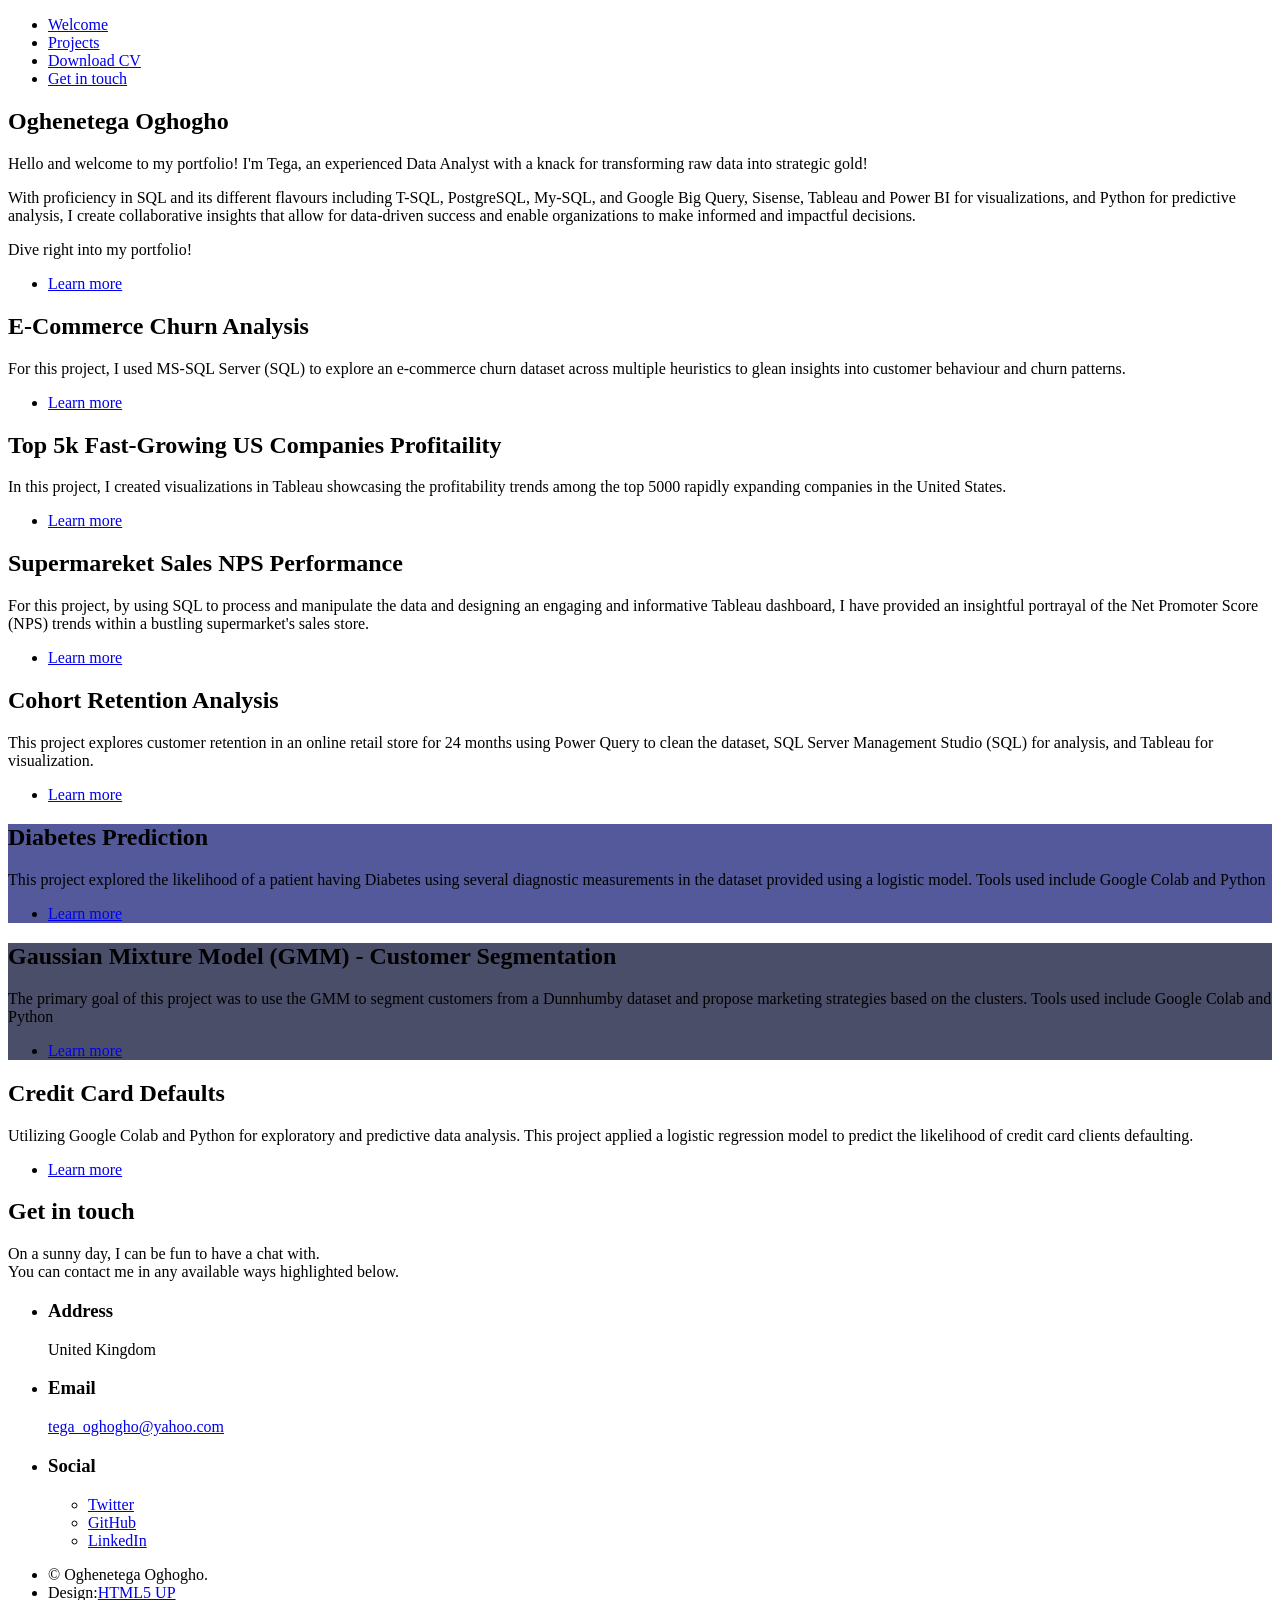
==== commit 37d2683e: "Update index.html" ====
--- a/index.html
+++ b/index.html
@@ -36,7 +36,7 @@
 						<div class="inner">
 							<h1>Oghenetega Oghogho</h1>
 							<p>Hello and welcome to my portfolio! I'm Tega, an experienced Data Analyst with a knack for transforming raw data into strategic gold!<br /></p>
-							  <p>With proficiency in SQL and its different flavours including T-SQL, PostgreSQL, My-SQL, and Google Big Query, Sisense, Tableau and Power BI for visualizations, and Python for predictive analysis, I create collaborative insights that allow for data-driven success and enable organizations make informed and impactful decisions.<br/></p>
+							  <p>With proficiency in SQL and its different flavours including T-SQL, PostgreSQL, My-SQL, and Google Big Query, Sisense, Tableau and Power BI for visualizations, and Python for predictive analysis, I create collaborative insights that allow for data-driven success and enable organizations to make informed and impactful decisions.<br/></p>
 							    <p>Dive right into my portfolio!</p>
 							<ul class="actions">
 								<li><a href="#one" class="button scrolly">Learn more</a></li>
@@ -47,7 +47,6 @@
 				<!-- One -->
 					<section id="one" class="wrapper style2 spotlights">
 						<section>
-							<a href="#" class="image"><img src="#" alt="" data-position="center center" /></a>
 							<div class="content">
 								<div class="inner">
 									<h2>E-Commerce Churn Analysis</h2>
@@ -59,7 +58,6 @@
 							</div>
 						</section>
 						<section>
-							<a href="#" class="image"><img src="#" alt="" data-position="top center" /></a>
 							<div class="content">
 								<div class="inner">
 									<h2>Top 5k Fast-Growing US Companies Profitaility</h2>
@@ -71,7 +69,6 @@
 							</div>
 						</section>
 						<section>
-							<a href="#" class="image"><img src="#" alt="" data-position="top center" /></a>
 							<div class="content">
 								<div class="inner">
 									<h2>Supermareket Sales NPS Performance</h2>
@@ -83,7 +80,6 @@
 							</div>
 						</section>
 						<section>
-							<a href="#" class="image"><img src="#" alt="" data-position="center center" /></a>
 							<div class="content">
 								<div class="inner">
 									<h2>Cohort Retention Analysis</h2>
@@ -94,24 +90,22 @@
 								</div>
 							</div>
 						</section>
-						<section>
-							<a href="#" class="image"><img src="#" alt="" data-position="top center" /></a>
-							<div class="content" style="background-color:#53599A">
+						<section style="background-color:#53599A">
+							<div class="content">
 								<div class="inner">
 									<h2>Diabetes Prediction</h2>
-									<p>This project explored the likelihood of a patient having Diabetes using several diagnostic measurments in the dataset provided using a logistic model. Tools used includes Google Colab and Python</p>
+									<p>This project explored the likelihood of a patient having Diabetes using several diagnostic measurements in the dataset provided using a logistic model. Tools used include Google Colab and Python</p>
 									<ul class="actions">
 										<li><a href="https://github.com/TegaOghoghoX/Diabetes-Prediction" target="_blank" class="button">Learn more</a></li>
 									</ul>
 								</div>
 							</div>
 						</section>
-						<section>
-							<a href="#" class="image"><img src="#" alt="" data-position="top center" /></a>
-							<div class="content" style="background-color:#4a4e69">
+						<section style="background-color:#4a4e69">
+							<div class="content">
 								<div class="inner">
 									<h2>Gaussian Mixture Model (GMM) - Customer Segmentation</h2>
-									<p>The primary goal of this project was to use the GMM to segment customers from a Dunnhumby dataset and propose marketing strategies based on the clusters. Tools used includes Google Colab and Python</p>
+									<p>The primary goal of this project was to use the GMM to segment customers from a Dunnhumby dataset and propose marketing strategies based on the clusters. Tools used include Google Colab and Python</p>
 									<ul class="actions">
 										<li><a href="https://github.com/TegaOghoghoX/GMM-Segmentation-Dunnhumby" target="_blank" class="button">Learn more</a></li>
 									</ul>
@@ -119,11 +113,10 @@
 							</div>
 						</section>
 						<section>
-							<a href="#" class="image"><img src="#" alt="" data-position="25% 25%" /></a>
 							<div class="content">
 								<div class="inner">
 									<h2>Credit Card Defaults</h2>
-									<p>Utilizing Google Colab along with Python for exploratory and predictive data analysis. In this project, a logistic regression model was applied to predict the likelihood of credit card clients defaulting.</p>
+									<p>Utilizing Google Colab and Python for exploratory and predictive data analysis. This project applied a logistic regression model to predict the likelihood of credit card clients defaulting.</p>
 									<ul class="actions">
 										<li><a href="https://github.com/TegaOghoghoX/Credit-Card-Defaults" target="_blank" class="button">Learn more</a></li>
 									</ul>
@@ -136,7 +129,7 @@
 					<section id="two" class="wrapper style1 fade-up">
 						<div class="inner">
 							<h2>Get in touch</h2>
-							<p>On a sunny day, I can be fun to have a chat with. <br>You can contact me in any of the available ways highlighted below.</br></p>
+							<p>On a sunny day, I can be fun to have a chat with. <br>You can contact me in any available ways highlighted below.</br></p>
 <!-- 							<div class="split style1"> -->
 								<section>
 									<ul class="contact">
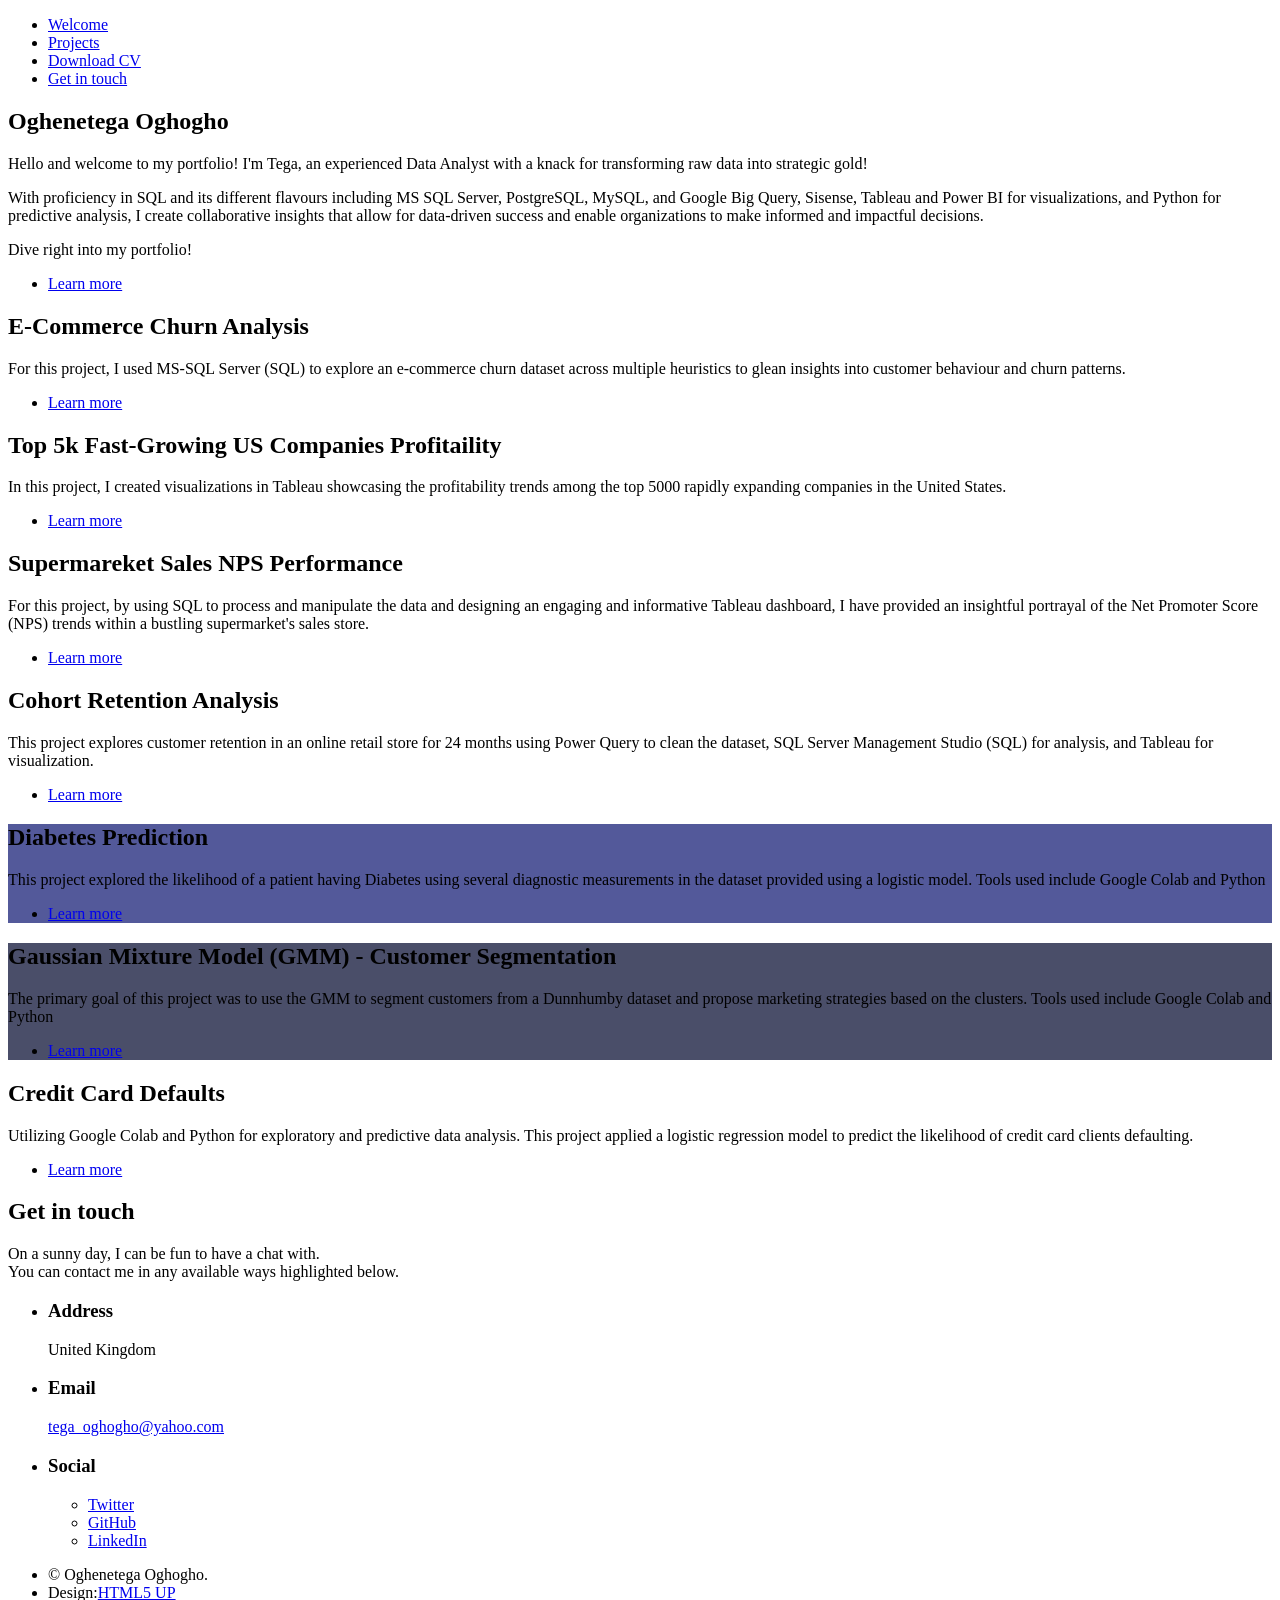
==== commit 2ce46c41: "Update index.html" ====
--- a/index.html
+++ b/index.html
@@ -36,7 +36,7 @@
 						<div class="inner">
 							<h1>Oghenetega Oghogho</h1>
 							<p>Hello and welcome to my portfolio! I'm Tega, an experienced Data Analyst with a knack for transforming raw data into strategic gold!<br /></p>
-							  <p>With proficiency in SQL and its different flavours including T-SQL, PostgreSQL, My-SQL, and Google Big Query, Sisense, Tableau and Power BI for visualizations, and Python for predictive analysis, I create collaborative insights that allow for data-driven success and enable organizations to make informed and impactful decisions.<br/></p>
+							  <p>With proficiency in SQL and its different flavours including MS SQL Server, PostgreSQL, MySQL, and Google Big Query, Sisense, Tableau and Power BI for visualizations, and Python for predictive analysis, I create collaborative insights that allow for data-driven success and enable organizations to make informed and impactful decisions.<br/></p>
 							    <p>Dive right into my portfolio!</p>
 							<ul class="actions">
 								<li><a href="#one" class="button scrolly">Learn more</a></li>
@@ -177,3 +177,4 @@
 
 	</body>
 </html> 
+
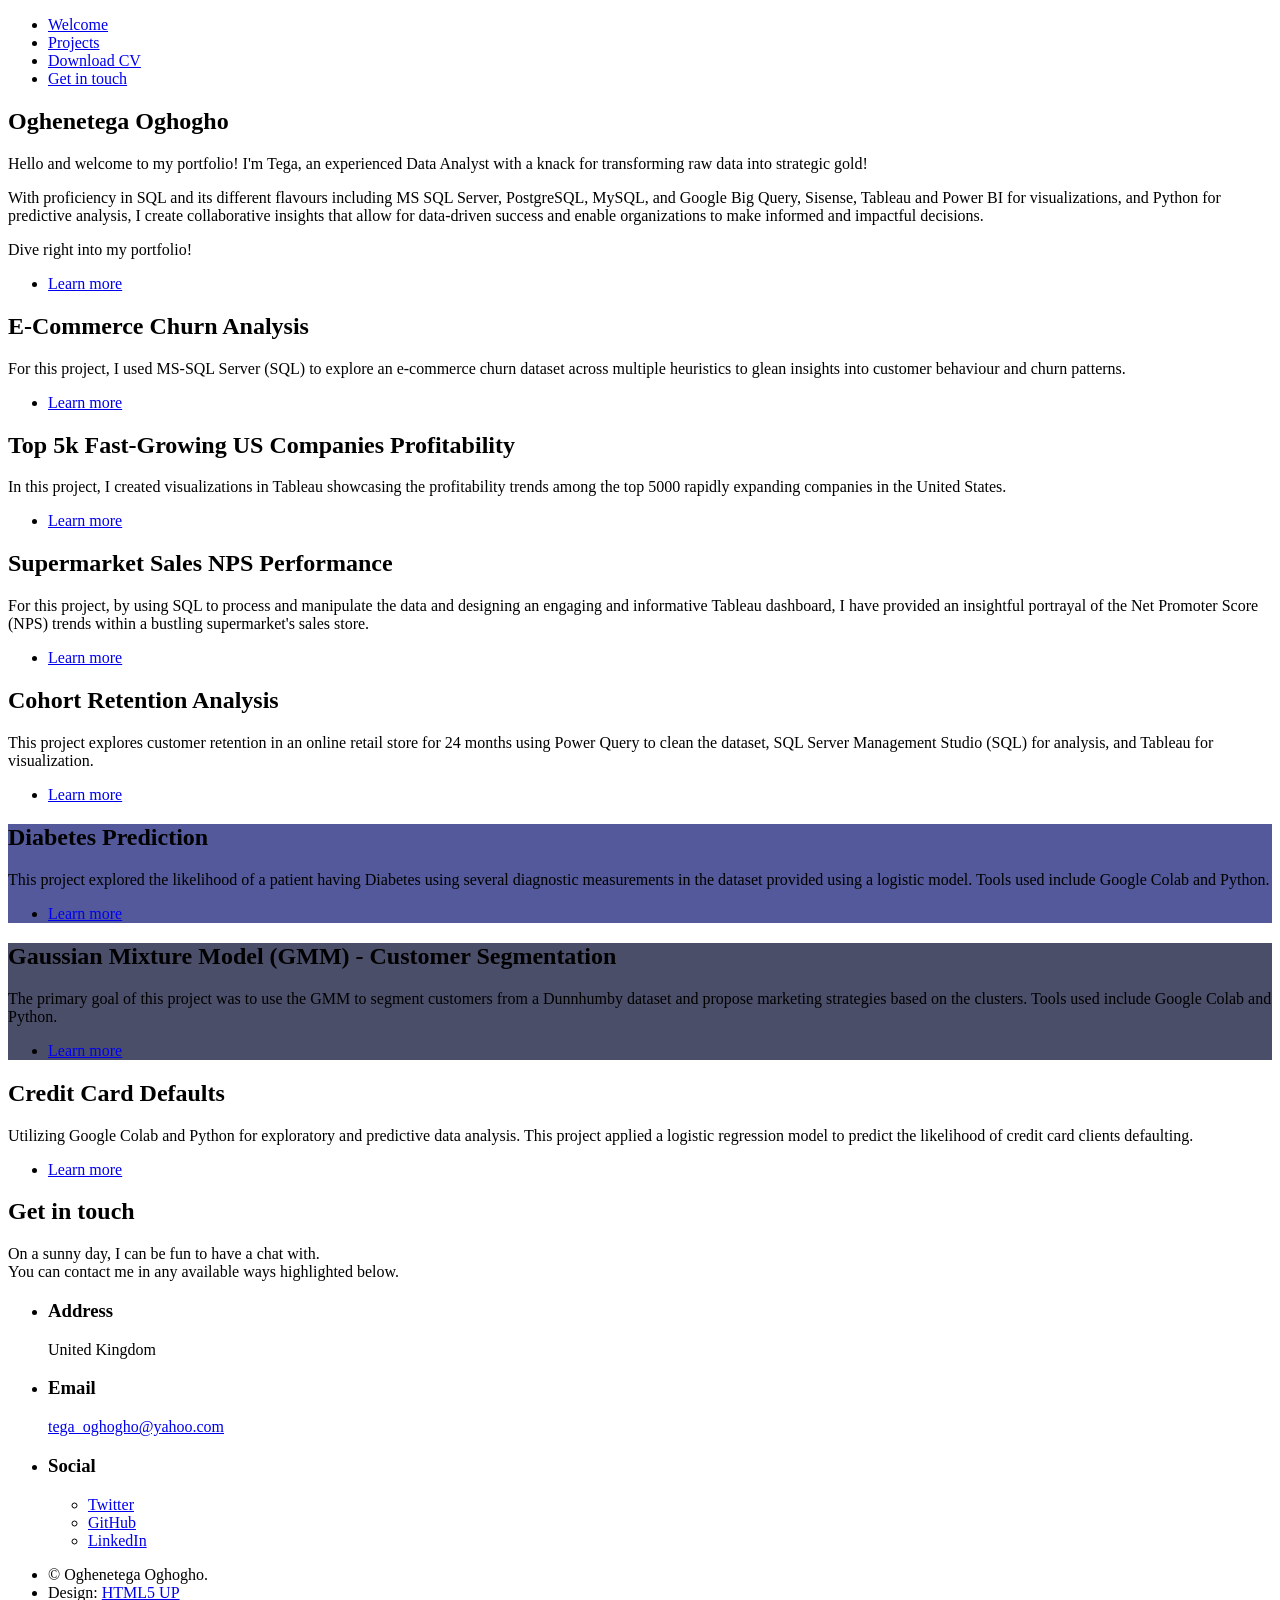
==== commit 8863117b: "Refactor index.html for improved SEO and structure Updated HTML structure and added meta description" ====
--- a/index.html
+++ b/index.html
@@ -4,11 +4,12 @@
 	html5up.net | @ajlkn
 	Free for personal and commercial use under the CCA 3.0 license (html5up.net/license)
 -->
-<html>
+<html lang="en">
 	<head>
 		<title>Oghenetega Oghogho Portfolio</title>
 		<meta charset="utf-8" />
-		<meta name="viewport" content="width=device-width, initial-scale=1, user-scalable=no" />
+		<meta name="viewport" content="width=device-width, initial-scale=1" />
+		<meta name="description" content="Portfolio of Oghenetega Oghogho, a Data Analyst specializing in SQL, Python, Tableau, and Power BI." />
 		<link rel="stylesheet" href="assets/css/main.css" />
 		<noscript><link rel="stylesheet" href="assets/css/noscript.css" /></noscript>
 	</head>
@@ -21,7 +22,7 @@
 						<ul>
 							<li><a href="#intro">Welcome</a></li>
 							<li><a href="#one">Projects</a></li>
-							<li><a href="Oghenetega Oghogho CV.pdf" target="_blank">Download CV</a></li>
+							<li><a href="Oghenetega Oghogho CV.pdf" target="_blank" rel="noopener noreferrer">Download CV</a></li>
 							<li><a href="#two">Get in touch</a></li>
 						</ul>
 					</nav>
@@ -35,9 +36,9 @@
 					<section id="intro" class="wrapper style1 fullscreen fade-up">
 						<div class="inner">
 							<h1>Oghenetega Oghogho</h1>
-							<p>Hello and welcome to my portfolio! I'm Tega, an experienced Data Analyst with a knack for transforming raw data into strategic gold!<br /></p>
-							  <p>With proficiency in SQL and its different flavours including MS SQL Server, PostgreSQL, MySQL, and Google Big Query, Sisense, Tableau and Power BI for visualizations, and Python for predictive analysis, I create collaborative insights that allow for data-driven success and enable organizations to make informed and impactful decisions.<br/></p>
-							    <p>Dive right into my portfolio!</p>
+							<p>Hello and welcome to my portfolio! I'm Tega, an experienced Data Analyst with a knack for transforming raw data into strategic gold!</p>
+							<p>With proficiency in SQL and its different flavours including MS SQL Server, PostgreSQL, MySQL, and Google Big Query, Sisense, Tableau and Power BI for visualizations, and Python for predictive analysis, I create collaborative insights that allow for data-driven success and enable organizations to make informed and impactful decisions.</p>
+							<p>Dive right into my portfolio!</p>
 							<ul class="actions">
 								<li><a href="#one" class="button scrolly">Learn more</a></li>
 							</ul>
@@ -52,7 +53,7 @@
 									<h2>E-Commerce Churn Analysis</h2>
 									<p>For this project, I used MS-SQL Server (SQL) to explore an e-commerce churn dataset across multiple heuristics to glean insights into customer behaviour and churn patterns.</p>
 									<ul class="actions">
-										<li><a href="https://github.com/TegaOghoghoX/ECommerce_Churn" target="_blank" class="button">Learn more</a></li>
+										<li><a href="https://github.com/TegaOghoghoX/ECommerce_Churn" target="_blank" rel="noopener noreferrer" class="button">Learn more</a></li>
 									</ul>
 								</div>
 							</div>
@@ -60,10 +61,10 @@
 						<section>
 							<div class="content">
 								<div class="inner">
-									<h2>Top 5k Fast-Growing US Companies Profitaility</h2>
+									<h2>Top 5k Fast-Growing US Companies Profitability</h2>
 									<p>In this project, I created visualizations in Tableau showcasing the profitability trends among the top 5000 rapidly expanding companies in the United States.</p>
 									<ul class="actions">
-										<li><a href="https://public.tableau.com/app/profile/tega6354/viz/5kFastestGrowingCompaniesinUS/TopCompanies" target="_blank" class="button">Learn more</a></li>
+										<li><a href="https://public.tableau.com/app/profile/tega6354/viz/5kFastestGrowingCompaniesinUS/TopCompanies" target="_blank" rel="noopener noreferrer" class="button">Learn more</a></li>
 									</ul>
 								</div>
 							</div>
@@ -71,10 +72,10 @@
 						<section>
 							<div class="content">
 								<div class="inner">
-									<h2>Supermareket Sales NPS Performance</h2>
+									<h2>Supermarket Sales NPS Performance</h2>
 									<p>For this project, by using SQL to process and manipulate the data and designing an engaging and informative Tableau dashboard, I have provided an insightful portrayal of the Net Promoter Score (NPS) trends within a bustling supermarket's sales store.</p>
 									<ul class="actions">
-										<li><a href="https://github.com/TegaOghoghoX/Supermarket-NPS" target="_blank" class="button">Learn more</a></li>
+										<li><a href="https://github.com/TegaOghoghoX/Supermarket-NPS" target="_blank" rel="noopener noreferrer" class="button">Learn more</a></li>
 									</ul>
 								</div>
 							</div>
@@ -85,7 +86,7 @@
 									<h2>Cohort Retention Analysis</h2>
 									<p>This project explores customer retention in an online retail store for 24 months using Power Query to clean the dataset, SQL Server Management Studio (SQL) for analysis, and Tableau for visualization.</p>
 									<ul class="actions">
-										<li><a href="https://github.com/TegaOghoghoX/Online-Retail-Store-Cohort-Analysis" target="_blank" class="button">Learn more</a></li>
+										<li><a href="https://github.com/TegaOghoghoX/Online-Retail-Store-Cohort-Analysis" target="_blank" rel="noopener noreferrer" class="button">Learn more</a></li>
 									</ul>
 								</div>
 							</div>
@@ -94,9 +95,9 @@
 							<div class="content">
 								<div class="inner">
 									<h2>Diabetes Prediction</h2>
-									<p>This project explored the likelihood of a patient having Diabetes using several diagnostic measurements in the dataset provided using a logistic model. Tools used include Google Colab and Python</p>
+									<p>This project explored the likelihood of a patient having Diabetes using several diagnostic measurements in the dataset provided using a logistic model. Tools used include Google Colab and Python.</p>
 									<ul class="actions">
-										<li><a href="https://github.com/TegaOghoghoX/Diabetes-Prediction" target="_blank" class="button">Learn more</a></li>
+										<li><a href="https://github.com/TegaOghoghoX/Diabetes-Prediction" target="_blank" rel="noopener noreferrer" class="button">Learn more</a></li>
 									</ul>
 								</div>
 							</div>
@@ -105,9 +106,9 @@
 							<div class="content">
 								<div class="inner">
 									<h2>Gaussian Mixture Model (GMM) - Customer Segmentation</h2>
-									<p>The primary goal of this project was to use the GMM to segment customers from a Dunnhumby dataset and propose marketing strategies based on the clusters. Tools used include Google Colab and Python</p>
+									<p>The primary goal of this project was to use the GMM to segment customers from a Dunnhumby dataset and propose marketing strategies based on the clusters. Tools used include Google Colab and Python.</p>
 									<ul class="actions">
-										<li><a href="https://github.com/TegaOghoghoX/GMM-Segmentation-Dunnhumby" target="_blank" class="button">Learn more</a></li>
+										<li><a href="https://github.com/TegaOghoghoX/GMM-Segmentation-Dunnhumby" target="_blank" rel="noopener noreferrer" class="button">Learn more</a></li>
 									</ul>
 								</div>
 							</div>
@@ -118,7 +119,7 @@
 									<h2>Credit Card Defaults</h2>
 									<p>Utilizing Google Colab and Python for exploratory and predictive data analysis. This project applied a logistic regression model to predict the likelihood of credit card clients defaulting.</p>
 									<ul class="actions">
-										<li><a href="https://github.com/TegaOghoghoX/Credit-Card-Defaults" target="_blank" class="button">Learn more</a></li>
+										<li><a href="https://github.com/TegaOghoghoX/Credit-Card-Defaults" target="_blank" rel="noopener noreferrer" class="button">Learn more</a></li>
 									</ul>
 								</div>
 							</div>
@@ -129,29 +130,27 @@
 					<section id="two" class="wrapper style1 fade-up">
 						<div class="inner">
 							<h2>Get in touch</h2>
-							<p>On a sunny day, I can be fun to have a chat with. <br>You can contact me in any available ways highlighted below.</br></p>
-<!-- 							<div class="split style1"> -->
-								<section>
-									<ul class="contact">
-										<li>
-											<h3>Address</h3>
-											<span>United Kingdom</span>
-										</li>
-										<li>
-											<h3>Email</h3>
-											<a href="mailto:tega_oghogho@yahoo.com">tega_oghogho@yahoo.com</a>
-										</li>
-										<li>
-											<h3>Social</h3>
-											<ul class="icons">
-												<li><a href="https://twitter.com/TegaOghogho" target="_blank" class="icon brands fa-twitter"><span class="label">Twitter</span></a></li>
-												<li><a href="https://github.com/TegaOghoghoX" target="_blank" class="icon brands fa-github"><span class="label">GitHub</span></a></li>
-												<li><a href="https://www.linkedin.com/in/oghenetega-oghogho-454598167/" target="_blank" class="icon brands fa-linkedin-in"><span class="label">LinkedIn</span></a></li>
-											</ul>
-										</li>
-									</ul>
-								</section>
-<!-- 							</div> -->
+							<p>On a sunny day, I can be fun to have a chat with.<br>You can contact me in any available ways highlighted below.</p>
+							<section>
+								<ul class="contact">
+									<li>
+										<h3>Address</h3>
+										<span>United Kingdom</span>
+									</li>
+									<li>
+										<h3>Email</h3>
+										<a href="mailto:tega_oghogho@yahoo.com">tega_oghogho@yahoo.com</a>
+									</li>
+									<li>
+										<h3>Social</h3>
+										<ul class="icons">
+											<li><a href="https://twitter.com/TegaOghogho" target="_blank" rel="noopener noreferrer" class="icon brands fa-twitter"><span class="label">Twitter</span></a></li>
+											<li><a href="https://github.com/TegaOghoghoX" target="_blank" rel="noopener noreferrer" class="icon brands fa-github"><span class="label">GitHub</span></a></li>
+											<li><a href="https://www.linkedin.com/in/oghenetega-oghogho-454598167/" target="_blank" rel="noopener noreferrer" class="icon brands fa-linkedin-in"><span class="label">LinkedIn</span></a></li>
+										</ul>
+									</li>
+								</ul>
+							</section>
 						</div>
 					</section>
 
@@ -161,20 +160,19 @@
 			<footer id="footer" class="wrapper style1-alt">
 				<div class="inner">
 					<ul class="menu">
-						<li>&copy; Oghenetega Oghogho. </li><li>Design:<a href="http://html5up.net">HTML5 UP</a></li>
+						<li>&copy; Oghenetega Oghogho.</li><li>Design: <a href="http://html5up.net" target="_blank" rel="noopener noreferrer">HTML5 UP</a></li>
 					</ul>
 				</div>
 			</footer>
 
 		<!-- Scripts -->
-			<script src="assets/js/jquery.min.js"></script>
-			<script src="assets/js/jquery.scrollex.min.js"></script>
-			<script src="assets/js/jquery.scrolly.min.js"></script>
-			<script src="assets/js/browser.min.js"></script>
-			<script src="assets/js/breakpoints.min.js"></script>
-			<script src="assets/js/util.js"></script>
-			<script src="assets/js/main.js"></script>
+			<script src="assets/js/jquery.min.js" defer></script>
+			<script src="assets/js/jquery.scrollex.min.js" defer></script>
+			<script src="assets/js/jquery.scrolly.min.js" defer></script>
+			<script src="assets/js/browser.min.js" defer></script>
+			<script src="assets/js/breakpoints.min.js" defer></script>
+			<script src="assets/js/util.js" defer></script>
+			<script src="assets/js/main.js" defer></script>
 
 	</body>
-</html> 
-
+</html>
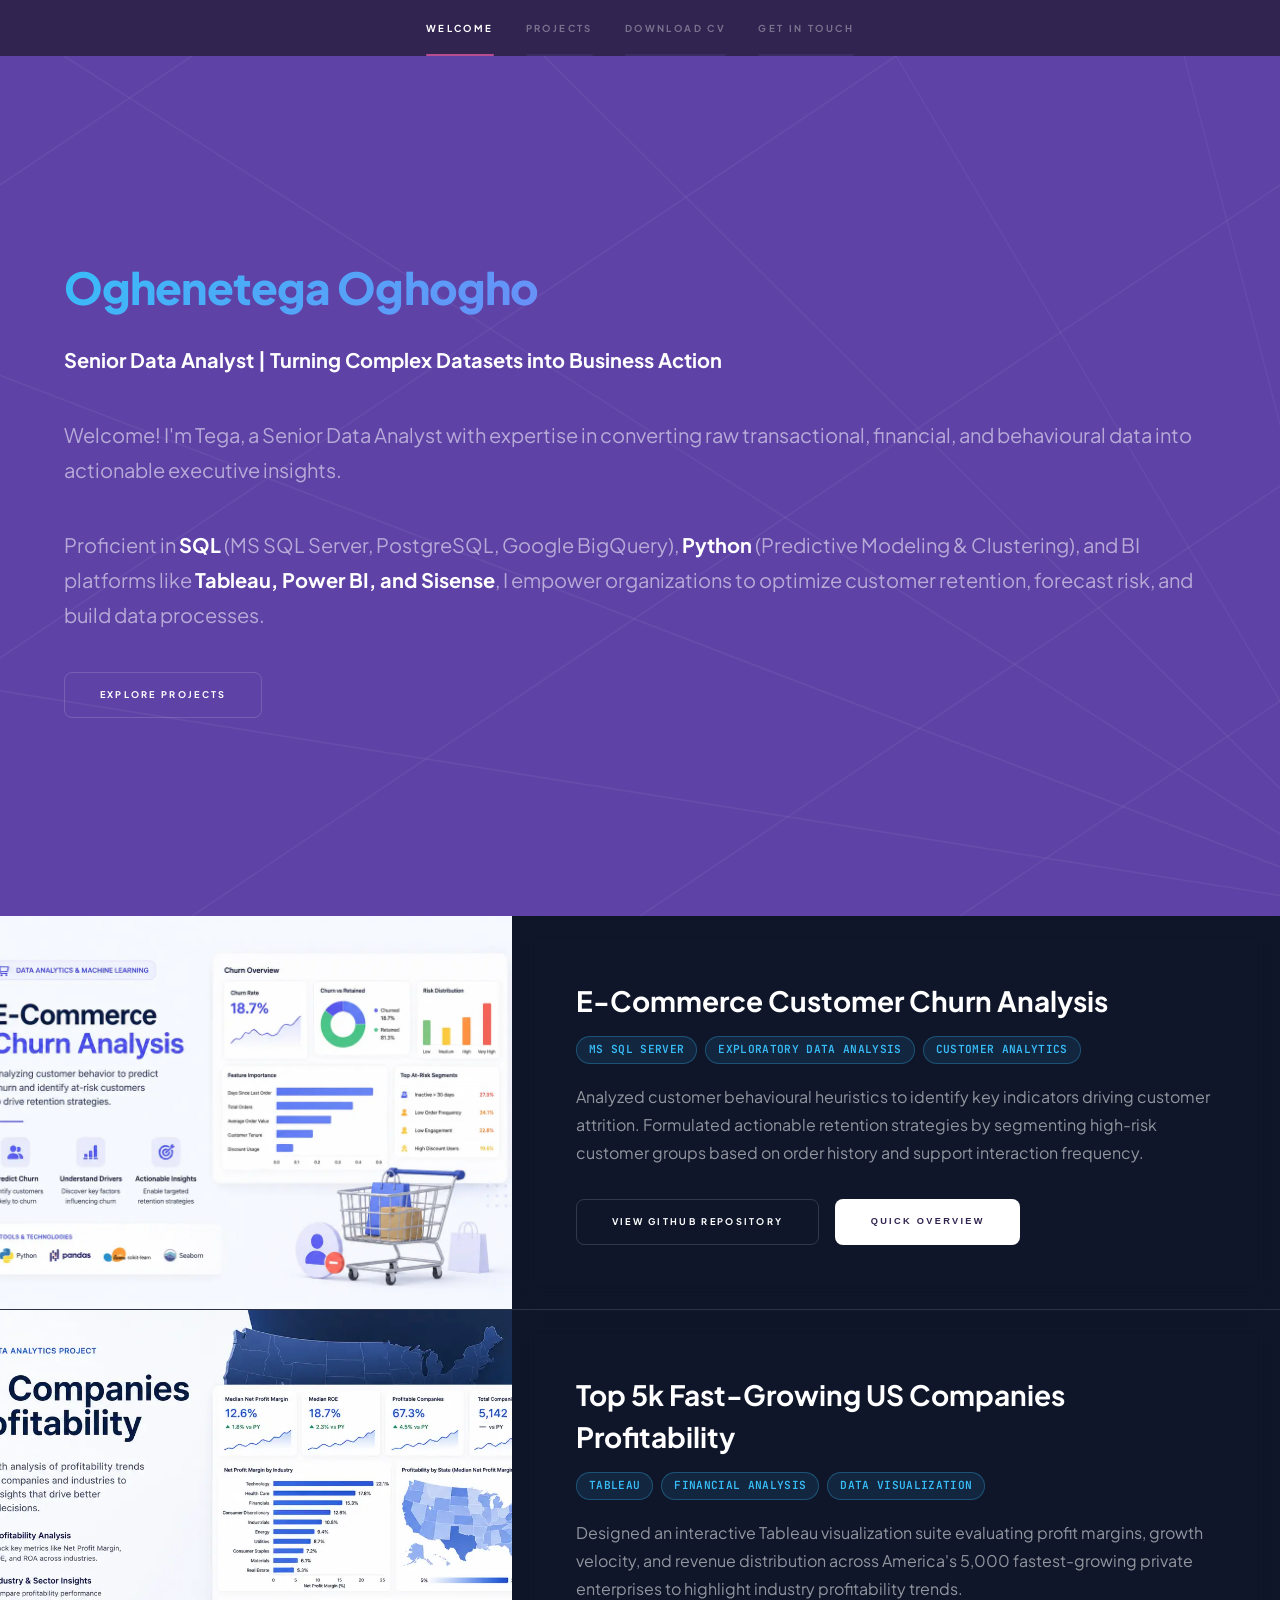
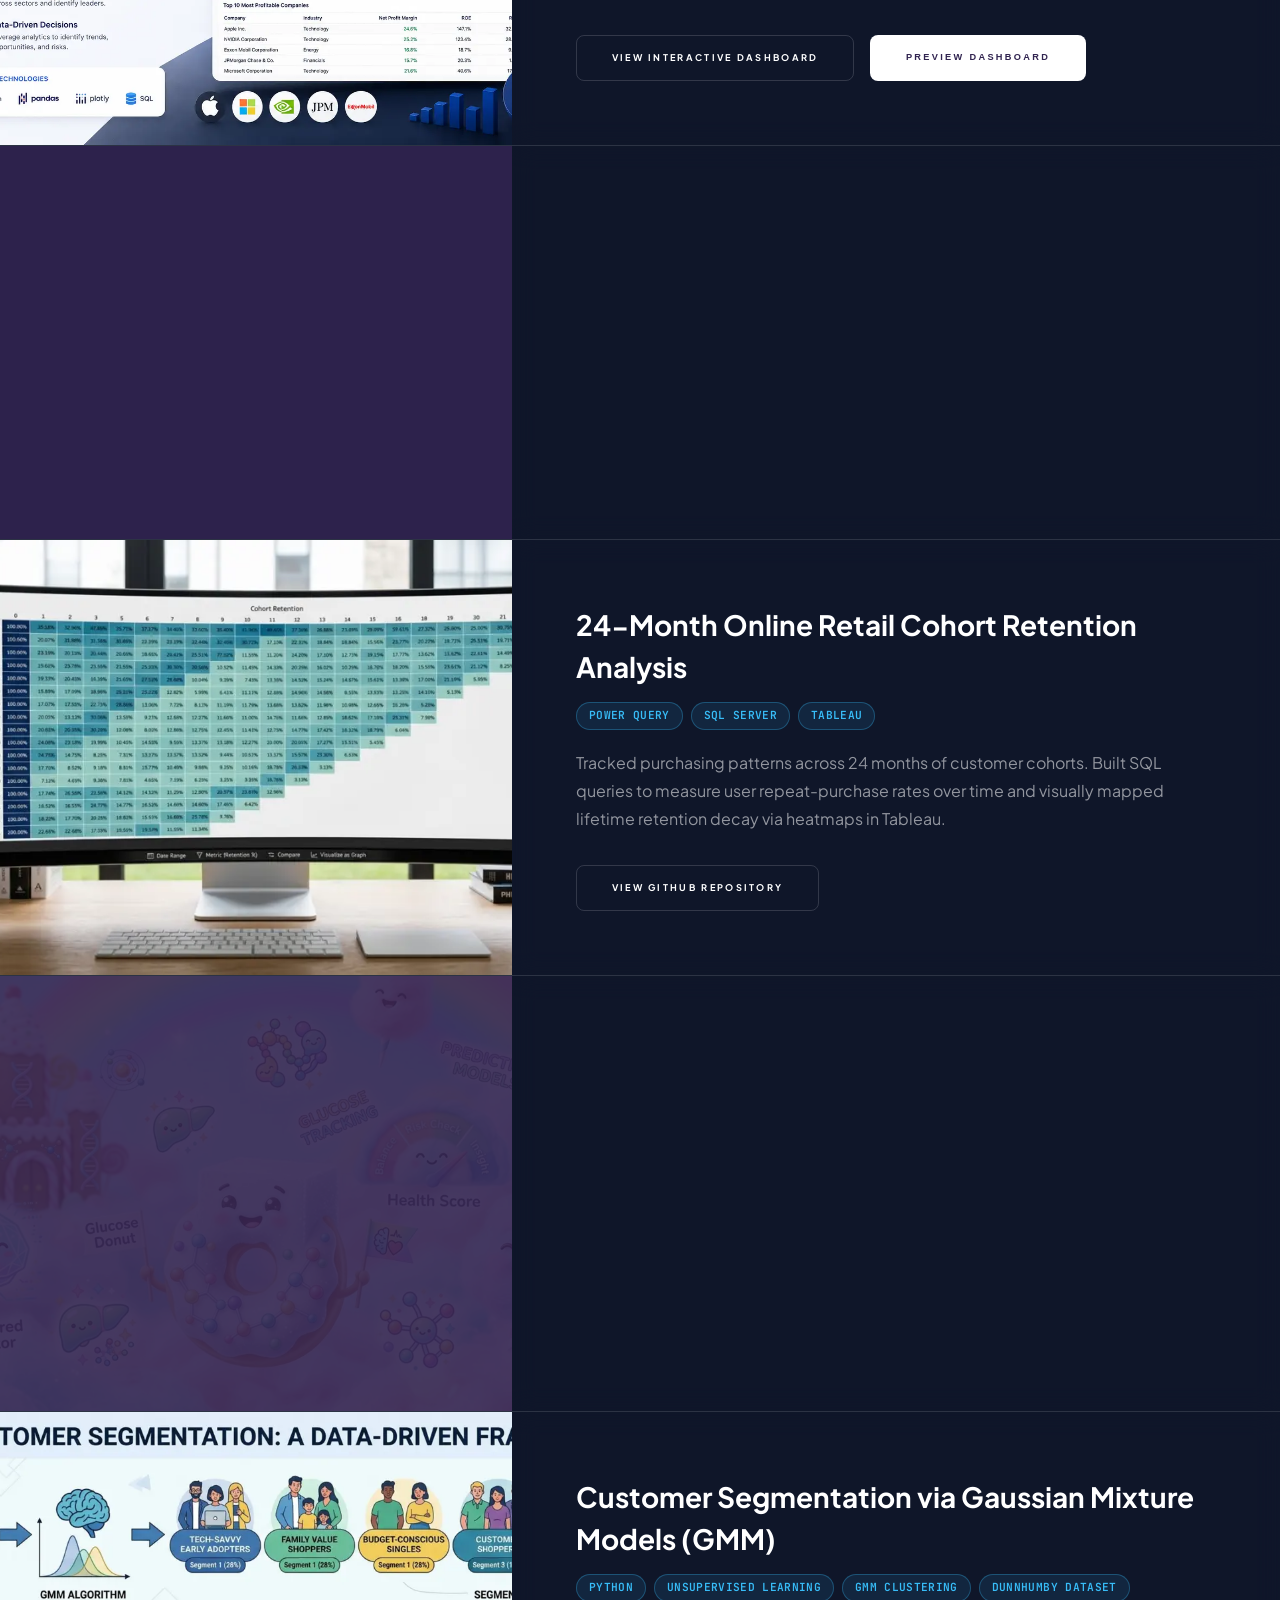
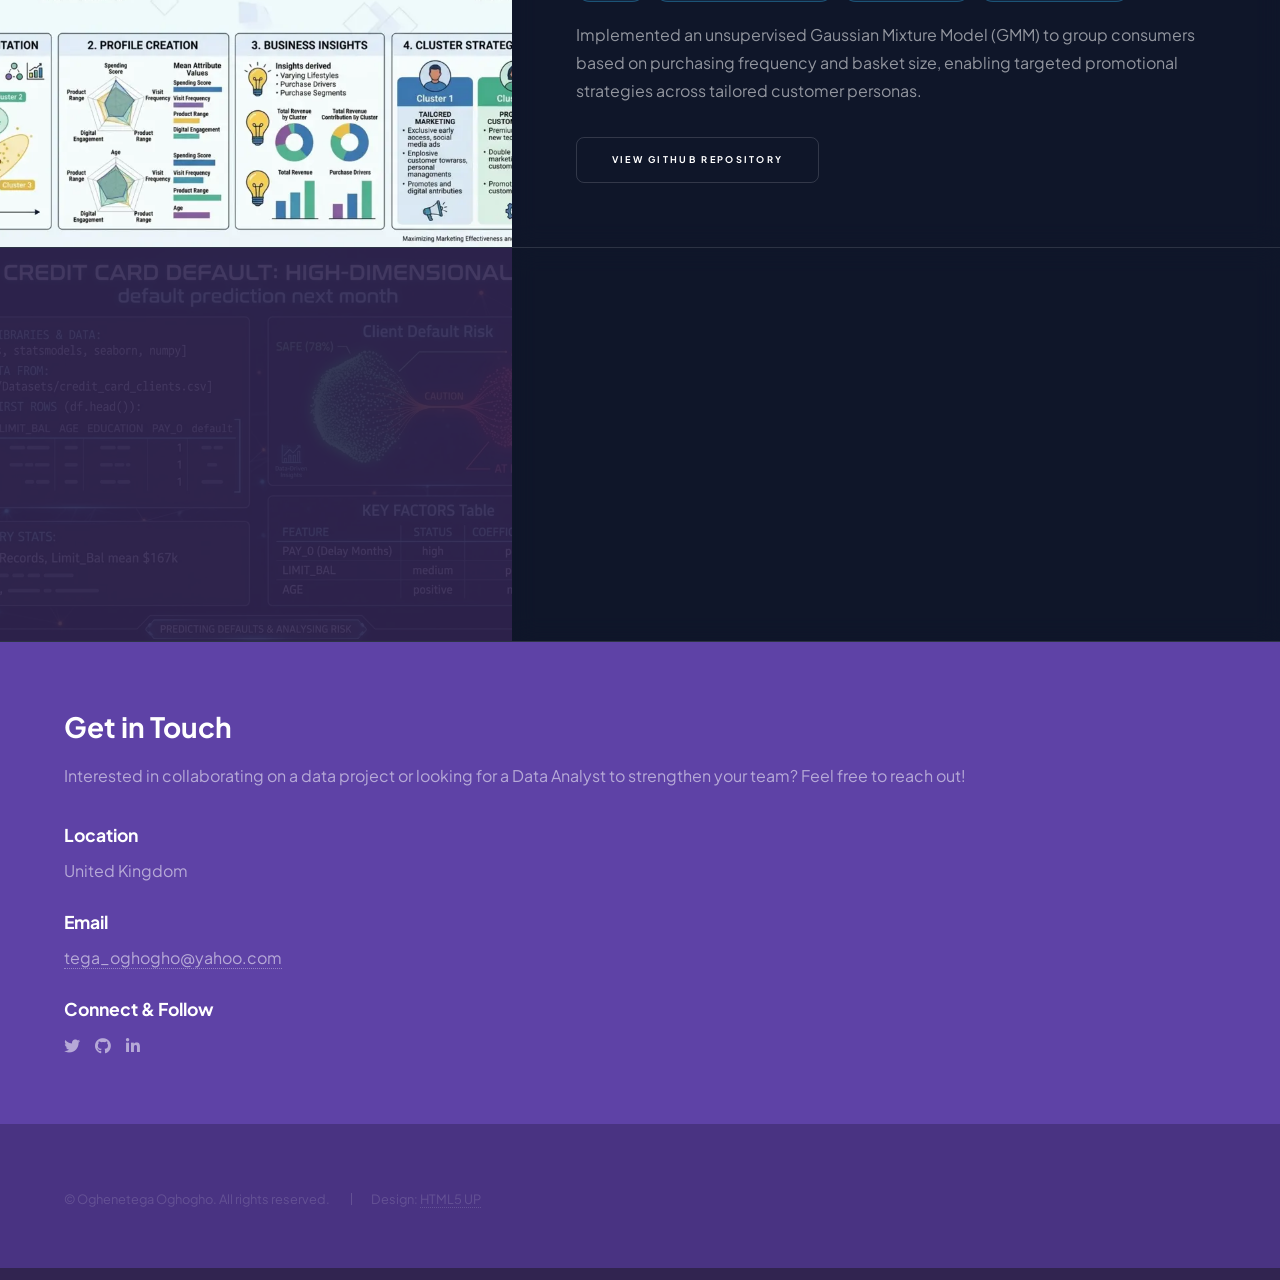
==== commit bfc268e7: "Revamp portfolio page with new content and SEO tags Updated the portfolio page with new content, inc" ====
--- a/index.html
+++ b/index.html
@@ -6,10 +6,31 @@
 -->
 <html lang="en">
 	<head>
-		<title>Oghenetega Oghogho Portfolio</title>
+		<title>Oghenetega Oghogho | Data Analyst Portfolio</title>
 		<meta charset="utf-8" />
 		<meta name="viewport" content="width=device-width, initial-scale=1" />
 		<meta name="description" content="Portfolio of Oghenetega Oghogho, a Data Analyst specializing in SQL, Python, Tableau, and Power BI." />
+
+		<!-- STEP 3: Open Graph / LinkedIn & Social Sharing Meta Tags -->
+		<meta property="og:type" content="website" />
+		<meta property="og:url" content="https://tegaoghoghox.github.io/" />
+		<meta property="og:title" content="Oghenetega Oghogho | Data Analyst Portfolio" />
+		<meta property="og:description" content="Explore data analytics projects spanning SQL, Python predictive modelling, Tableau dashboards, and customer segmentation." />
+		<meta property="og:image" content="https://tegaoghoghox.github.io/assets/images/projects/e-commerce-churn.webp" />
+		<meta property="og:image:width" content="1200" />
+		<meta property="og:image:height" content="627" />
+
+		<!-- Twitter / X Meta Tags -->
+		<meta name="twitter:card" content="summary_large_image" />
+		<meta name="twitter:title" content="Oghenetega Oghogho | Data Analyst Portfolio" />
+		<meta name="twitter:description" content="Explore data analytics projects spanning SQL, Python predictive modelling, Tableau dashboards, and customer segmentation." />
+		<meta name="twitter:image" content="https://tegaoghoghox.github.io/assets/images/projects/e-commerce-churn.webp" />
+
+		<!-- STEP 1: Google Fonts (Plus Jakarta Sans & JetBrains Mono) -->
+		<link rel="preconnect" href="https://fonts.googleapis.com">
+		<link rel="preconnect" href="https://fonts.gstatic.com" crossorigin>
+		<link href="https://fonts.googleapis.com/css2?family=JetBrains+Mono:wght@500;600&family=Plus+Jakarta+Sans:wght@400;600;700;800&display=swap" rel="stylesheet">
+
 		<link rel="stylesheet" href="assets/css/main.css" />
 		<noscript><link rel="stylesheet" href="assets/css/noscript.css" /></noscript>
 	</head>
@@ -36,105 +57,180 @@
 					<section id="intro" class="wrapper style1 fullscreen fade-up">
 						<div class="inner">
 							<h1>Oghenetega Oghogho</h1>
-							<p>Hello and welcome to my portfolio! I'm Tega, an experienced Data Analyst with a knack for transforming raw data into strategic gold!</p>
-							<p>With proficiency in SQL and its different flavours including MS SQL Server, PostgreSQL, MySQL, and Google Big Query, Sisense, Tableau and Power BI for visualizations, and Python for predictive analysis, I create collaborative insights that allow for data-driven success and enable organizations to make informed and impactful decisions.</p>
-							<p>Dive right into my portfolio!</p>
+							<p><strong>Senior Data Analyst | Turning Complex Datasets into Business Action</strong></p>
+							<p>Welcome! I'm Tega, a Senior Data Analyst with expertise in converting raw transactional, financial, and behavioural data into actionable executive insights.</p>
+							<p>Proficient in <strong>SQL</strong> (MS SQL Server, PostgreSQL, Google BigQuery), <strong>Python</strong> (Predictive Modeling & Clustering), and BI platforms like <strong>Tableau, Power BI, and Sisense</strong>, I empower organizations to optimize customer retention, forecast risk, and build data processes.</p>
 							<ul class="actions">
-								<li><a href="#one" class="button scrolly">Learn more</a></li>
+								<li><a href="#one" class="button scrolly">Explore Projects</a></li>
 							</ul>
 						</div>
 					</section>
 
-				<!-- One -->
+				<!-- One: Projects Section -->
 					<section id="one" class="wrapper style2 spotlights">
-						<section>
-							<div class="content">
-								<div class="inner">
-									<h2>E-Commerce Churn Analysis</h2>
-									<p>For this project, I used MS-SQL Server (SQL) to explore an e-commerce churn dataset across multiple heuristics to glean insights into customer behaviour and churn patterns.</p>
-									<ul class="actions">
-										<li><a href="https://github.com/TegaOghoghoX/ECommerce_Churn" target="_blank" rel="noopener noreferrer" class="button">Learn more</a></li>
-									</ul>
-								</div>
-							</div>
-						</section>
-						<section>
+						
+						<!-- Project 1 -->
+						<section>
+							<a href="https://github.com/TegaOghoghoX/ECommerce_Churn" target="_blank" rel="noopener noreferrer" class="image">
+								<img src="assets/css/images/e-commerce-churn.webp" alt="E-Commerce Churn Analysis Dashboard" />
+							</a>
+							<div class="content">
+								<div class="inner">
+									<h2>E-Commerce Customer Churn Analysis</h2>
+									<ul class="tech-tags">
+										<li>MS SQL Server</li>
+										<li>Exploratory Data Analysis</li>
+										<li>Customer Analytics</li>
+									</ul>
+									<p>Analyzed customer behavioural heuristics to identify key indicators driving customer attrition. Formulated actionable retention strategies by segmenting high-risk customer groups based on order history and support interaction frequency.</p>
+									<ul class="actions">
+										<li><a href="https://github.com/TegaOghoghoX/ECommerce_Churn" target="_blank" rel="noopener noreferrer" class="button">View GitHub Repository</a></li>
+										<li><button type="button" class="button primary" data-modal-target="modal-churn">Quick Overview</button></li>
+									</ul>
+								</div>
+							</div>
+						</section>
+
+						<!-- Project 2 -->
+						<section>
+							<a href="https://public.tableau.com/app/profile/tega6354/viz/5kFastestGrowingCompaniesinUS/TopCompanies" target="_blank" rel="noopener noreferrer" class="image">
+								<img src="assets/css/images/us-companies-profitability.webp" alt="US Fast-Growing Companies Dashboard" />
+							</a>
 							<div class="content">
 								<div class="inner">
 									<h2>Top 5k Fast-Growing US Companies Profitability</h2>
-									<p>In this project, I created visualizations in Tableau showcasing the profitability trends among the top 5000 rapidly expanding companies in the United States.</p>
-									<ul class="actions">
-										<li><a href="https://public.tableau.com/app/profile/tega6354/viz/5kFastestGrowingCompaniesinUS/TopCompanies" target="_blank" rel="noopener noreferrer" class="button">Learn more</a></li>
-									</ul>
-								</div>
-							</div>
-						</section>
-						<section>
-							<div class="content">
-								<div class="inner">
-									<h2>Supermarket Sales NPS Performance</h2>
-									<p>For this project, by using SQL to process and manipulate the data and designing an engaging and informative Tableau dashboard, I have provided an insightful portrayal of the Net Promoter Score (NPS) trends within a bustling supermarket's sales store.</p>
-									<ul class="actions">
-										<li><a href="https://github.com/TegaOghoghoX/Supermarket-NPS" target="_blank" rel="noopener noreferrer" class="button">Learn more</a></li>
-									</ul>
-								</div>
-							</div>
-						</section>
-						<section>
-							<div class="content">
-								<div class="inner">
-									<h2>Cohort Retention Analysis</h2>
-									<p>This project explores customer retention in an online retail store for 24 months using Power Query to clean the dataset, SQL Server Management Studio (SQL) for analysis, and Tableau for visualization.</p>
-									<ul class="actions">
-										<li><a href="https://github.com/TegaOghoghoX/Online-Retail-Store-Cohort-Analysis" target="_blank" rel="noopener noreferrer" class="button">Learn more</a></li>
-									</ul>
-								</div>
-							</div>
-						</section>
-						<section style="background-color:#53599A">
-							<div class="content">
-								<div class="inner">
-									<h2>Diabetes Prediction</h2>
-									<p>This project explored the likelihood of a patient having Diabetes using several diagnostic measurements in the dataset provided using a logistic model. Tools used include Google Colab and Python.</p>
-									<ul class="actions">
-										<li><a href="https://github.com/TegaOghoghoX/Diabetes-Prediction" target="_blank" rel="noopener noreferrer" class="button">Learn more</a></li>
-									</ul>
-								</div>
-							</div>
-						</section>
-						<section style="background-color:#4a4e69">
-							<div class="content">
-								<div class="inner">
-									<h2>Gaussian Mixture Model (GMM) - Customer Segmentation</h2>
-									<p>The primary goal of this project was to use the GMM to segment customers from a Dunnhumby dataset and propose marketing strategies based on the clusters. Tools used include Google Colab and Python.</p>
-									<ul class="actions">
-										<li><a href="https://github.com/TegaOghoghoX/GMM-Segmentation-Dunnhumby" target="_blank" rel="noopener noreferrer" class="button">Learn more</a></li>
-									</ul>
-								</div>
-							</div>
-						</section>
-						<section>
-							<div class="content">
-								<div class="inner">
-									<h2>Credit Card Defaults</h2>
-									<p>Utilizing Google Colab and Python for exploratory and predictive data analysis. This project applied a logistic regression model to predict the likelihood of credit card clients defaulting.</p>
-									<ul class="actions">
-										<li><a href="https://github.com/TegaOghoghoX/Credit-Card-Defaults" target="_blank" rel="noopener noreferrer" class="button">Learn more</a></li>
-									</ul>
-								</div>
-							</div>
-						</section>
+									<ul class="tech-tags">
+										<li>Tableau</li>
+										<li>Financial Analysis</li>
+										<li>Data Visualization</li>
+									</ul>
+									<p>Designed an interactive Tableau visualization suite evaluating profit margins, growth velocity, and revenue distribution across America's 5,000 fastest-growing private enterprises to highlight industry profitability trends.</p>
+									<ul class="actions">
+										<li><a href="https://public.tableau.com/app/profile/tega6354/viz/5kFastestGrowingCompaniesinUS/TopCompanies" target="_blank" rel="noopener noreferrer" class="button">View Interactive Dashboard</a></li>
+										<li><button type="button" class="button primary" data-modal-target="modal-tableau-5k">Preview Dashboard</button></li>
+									</ul>
+								</div>
+							</div>
+						</section>
+
+						<!-- Project 3 -->
+						<section>
+							<a href="https://github.com/TegaOghoghoX/Supermarket-NPS" target="_blank" rel="noopener noreferrer" class="image">
+								<img src="assets/css/images/projects/supermarket-nps.webp" alt="Supermarket NPS Dashboard" />
+							</a>
+							<div class="content">
+								<div class="inner">
+									<h2>Supermarket Sales & NPS Performance</h2>
+									<ul class="tech-tags">
+										<li>SQL</li>
+										<li>Tableau</li>
+										<li>Customer Sentiment Analysis</li>
+									</ul>
+									<p>Processed raw retail transaction data in SQL and engineered a dynamic Tableau dashboard tracking Net Promoter Score (NPS) trends, linking customer satisfaction metrics directly to branch sales output.</p>
+									<ul class="actions">
+										<li><a href="https://github.com/TegaOghoghoX/Supermarket-NPS" target="_blank" rel="noopener noreferrer" class="button">View GitHub Repository</a></li>
+									</ul>
+								</div>
+							</div>
+						</section>
+
+						<!-- Project 4 -->
+						<section>
+							<a href="https://github.com/TegaOghoghoX/Online-Retail-Store-Cohort-Analysis" target="_blank" rel="noopener noreferrer" class="image">
+								<img src="assets/css/images/cohort-retention.webp" alt="Cohort Retention Analysis Heatmap" />
+							</a>
+							<div class="content">
+								<div class="inner">
+									<h2>24-Month Online Retail Cohort Retention Analysis</h2>
+									<ul class="tech-tags">
+										<li>Power Query</li>
+										<li>SQL Server</li>
+										<li>Tableau</li>
+									</ul>
+									<p>Tracked purchasing patterns across 24 months of customer cohorts. Built SQL queries to measure user repeat-purchase rates over time and visually mapped lifetime retention decay via heatmaps in Tableau.</p>
+									<ul class="actions">
+										<li><a href="https://github.com/TegaOghoghoX/Online-Retail-Store-Cohort-Analysis" target="_blank" rel="noopener noreferrer" class="button">View GitHub Repository</a></li>
+									</ul>
+								</div>
+							</div>
+						</section>
+
+						<!-- Project 5 -->
+						<section>
+							<a href="https://github.com/TegaOghoghoX/Diabetes-Prediction" target="_blank" rel="noopener noreferrer" class="image">
+								<img src="assets/css/images/diabetes-prediction.webp" alt="Diabetes Prediction Predictive Model" />
+							</a>
+							<div class="content">
+								<div class="inner">
+									<h2>Predictive Health Modeling: Diabetes Likelihood</h2>
+									<ul class="tech-tags">
+										<li>Python</li>
+										<li>Scikit-Learn</li>
+										<li>Logistic Regression</li>
+										<li>Google Colab</li>
+									</ul>
+									<p>Developed a binary classification model in Python utilizing logistic regression to evaluate diagnostic metrics and predict diabetes onset risk in patients with high statistical reliability.</p>
+									<ul class="actions">
+										<li><a href="https://github.com/TegaOghoghoX/Diabetes-Prediction" target="_blank" rel="noopener noreferrer" class="button">View GitHub Repository</a></li>
+									</ul>
+								</div>
+							</div>
+						</section>
+
+						<!-- Project 6 -->
+						<section>
+							<a href="https://github.com/TegaOghoghoX/GMM-Segmentation-Dunnhumby" target="_blank" rel="noopener noreferrer" class="image">
+								<img src="assets/css/images/gmm-customer-segmentation.webp" alt="GMM Customer Segmentation Visualization" />
+							</a>
+							<div class="content">
+								<div class="inner">
+									<h2>Customer Segmentation via Gaussian Mixture Models (GMM)</h2>
+									<ul class="tech-tags">
+										<li>Python</li>
+										<li>Unsupervised Learning</li>
+										<li>GMM Clustering</li>
+										<li>Dunnhumby Dataset</li>
+									</ul>
+									<p>Implemented an unsupervised Gaussian Mixture Model (GMM) to group consumers based on purchasing frequency and basket size, enabling targeted promotional strategies across tailored customer personas.</p>
+									<ul class="actions">
+										<li><a href="https://github.com/TegaOghoghoX/GMM-Segmentation-Dunnhumby" target="_blank" rel="noopener noreferrer" class="button">View GitHub Repository</a></li>
+									</ul>
+								</div>
+							</div>
+						</section>
+
+						<!-- Project 7 -->
+						<section>
+							<a href="https://github.com/TegaOghoghoX/Credit-Card-Defaults" target="_blank" rel="noopener noreferrer" class="image">
+								<img src="assets/css/images/credit-card-defaults.webp" alt="Credit Card Default Risk Assessment" />
+							</a>
+							<div class="content">
+								<div class="inner">
+									<h2>FinTech Credit Card Default Risk Prediction</h2>
+									<ul class="tech-tags">
+										<li>Python</li>
+										<li>Predictive Analytics</li>
+										<li>Risk Modeling</li>
+									</ul>
+									<p>Executed exploratory data analysis and built a logistic regression predictive pipeline in Python to forecast client credit default probabilities, assisting in financial risk mitigation strategies.</p>
+									<ul class="actions">
+										<li><a href="https://github.com/TegaOghoghoX/Credit-Card-Defaults" target="_blank" rel="noopener noreferrer" class="button">View GitHub Repository</a></li>
+									</ul>
+								</div>
+							</div>
+						</section>
+
 					</section>
 
-				<!-- Two -->
+			<!-- Two: Contact Section -->
 					<section id="two" class="wrapper style1 fade-up">
 						<div class="inner">
-							<h2>Get in touch</h2>
-							<p>On a sunny day, I can be fun to have a chat with.<br>You can contact me in any available ways highlighted below.</p>
+							<h2>Get in Touch</h2>
+							<p>Interested in collaborating on a data project or looking for a Data Analyst to strengthen your team? Feel free to reach out!</p>
 							<section>
 								<ul class="contact">
 									<li>
-										<h3>Address</h3>
+										<h3>Location</h3>
 										<span>United Kingdom</span>
 									</li>
 									<li>
@@ -142,7 +238,7 @@
 										<a href="mailto:tega_oghogho@yahoo.com">tega_oghogho@yahoo.com</a>
 									</li>
 									<li>
-										<h3>Social</h3>
+										<h3>Connect & Follow</h3>
 										<ul class="icons">
 											<li><a href="https://twitter.com/TegaOghogho" target="_blank" rel="noopener noreferrer" class="icon brands fa-twitter"><span class="label">Twitter</span></a></li>
 											<li><a href="https://github.com/TegaOghoghoX" target="_blank" rel="noopener noreferrer" class="icon brands fa-github"><span class="label">GitHub</span></a></li>
@@ -154,16 +250,62 @@
 						</div>
 					</section>
 
-			</div>
-
-		<!-- Footer -->
-			<footer id="footer" class="wrapper style1-alt">
-				<div class="inner">
-					<ul class="menu">
-						<li>&copy; Oghenetega Oghogho.</li><li>Design: <a href="http://html5up.net" target="_blank" rel="noopener noreferrer">HTML5 UP</a></li>
+				<!-- Footer (Moved INSIDE #wrapper) -->
+					<footer id="footer" class="wrapper style1-alt">
+						<div class="inner">
+							<ul class="menu">
+								<li>&copy; Oghenetega Oghogho. All rights reserved.</li>
+								<li>Design: <a href="http://html5up.net" target="_blank" rel="noopener noreferrer">HTML5 UP</a></li>
+							</ul>
+						</div>
+					</footer>
+
+			</div> <!-- #wrapper ends HERE -->
+
+		<!-- STEP 4: Interactive Dashboard Modals -->
+		<!-- Modal 1: E-Commerce Churn -->
+		<div id="modal-churn" class="modal" aria-hidden="true" role="dialog" aria-labelledby="modal-churn-title">
+			<div class="modal-overlay" data-modal-close></div>
+			<div class="modal-card">
+				<header class="modal-header">
+					<h3 id="modal-churn-title">E-Commerce Customer Churn Analysis</h3>
+					<button type="button" class="modal-close-btn" aria-label="Close modal" data-modal-close>&times;</button>
+				</header>
+				<div class="modal-body">
+					<h4>Key Project Highlights</h4>
+					<ul>
+						<li><strong>Database Querying:</strong> Constructed complex SQL queries in MS SQL Server to aggregate customer purchase intervals and support ticket history.</li>
+						<li><strong>Insight:</strong> Identified that customers with over 3 unresolved tickets had an 80% higher probability of churning within 30 days.</li>
+						<li><strong>Outcome:</strong> Recommended automated re-engagement offers for flagged accounts.</li>
 					</ul>
 				</div>
-			</footer>
+				<footer class="modal-footer">
+					<a href="https://github.com/TegaOghoghoX/ECommerce_Churn" target="_blank" rel="noopener noreferrer" class="button">Go to Repository</a>
+					<button type="button" class="button primary" data-modal-close>Close</button>
+				</footer>
+			</div>
+		</div>
+
+		<!-- Modal 2: US Companies Tableau Preview -->
+		<div id="modal-tableau-5k" class="modal" aria-hidden="true" role="dialog" aria-labelledby="modal-tableau-title">
+			<div class="modal-overlay" data-modal-close></div>
+			<div class="modal-card modal-lg">
+				<header class="modal-header">
+					<h3 id="modal-tableau-title">Top 5k Fast-Growing US Companies</h3>
+					<button type="button" class="modal-close-btn" aria-label="Close modal" data-modal-close>&times;</button>
+				</header>
+				<div class="modal-body">
+					<p>Explore full interactive metrics directly on Tableau Public below:</p>
+					<div class="iframe-container">
+						<iframe src="https://public.tableau.com/views/5kFastestGrowingCompaniesinUS/TopCompanies?:showVizHome=no&:embed=true" title="Top 5k Fast-Growing US Companies Dashboard" width="100%" height="400" frameborder="0"></iframe>
+					</div>
+				</div>
+				<footer class="modal-footer">
+					<a href="https://public.tableau.com/app/profile/tega6354/viz/5kFastestGrowingCompaniesinUS/TopCompanies" target="_blank" rel="noopener noreferrer" class="button">Open Full Screen in Tableau</a>
+					<button type="button" class="button primary" data-modal-close>Close</button>
+				</footer>
+			</div>
+		</div>
 
 		<!-- Scripts -->
 			<script src="assets/js/jquery.min.js" defer></script>
@@ -173,6 +315,7 @@
 			<script src="assets/js/breakpoints.min.js" defer></script>
 			<script src="assets/js/util.js" defer></script>
 			<script src="assets/js/main.js" defer></script>
+			<script src="assets/js/modal.js" defer></script>
 
 	</body>
 </html>
--- a/assets/css/main.css
+++ b/assets/css/main.css
@@ -1,3909 +1,4143 @@
-@import url(fontawesome-all.min.css);
-
+@import url(fontawesome-all.min.css);
+
 /*
 	Hyperspace by HTML5 UP
 	html5up.net | @ajlkn
 	Free for personal and commercial use under the CCA 3.0 license (html5up.net/license)
-*/
-
-html, body, div, span, applet, object,
-iframe, h1, h2, h3, h4, h5, h6, p, blockquote,
-pre, a, abbr, acronym, address, big, cite,
-code, del, dfn, em, img, ins, kbd, q, s, samp,
-small, strike, strong, sub, sup, tt, var, b,
-u, i, center, dl, dt, dd, ol, ul, li, fieldset,
-form, label, legend, table, caption, tbody,
-tfoot, thead, tr, th, td, article, aside,
-canvas, details, embed, figure, figcaption,
-footer, header, hgroup, menu, nav, output, ruby,
-section, summary, time, mark, audio, video {
-	margin: 0;
-	padding: 0;
-	border: 0;
-	font-size: 100%;
-	font: inherit;
-	vertical-align: baseline;}
-
-article, aside, details, figcaption, figure,
-footer, header, hgroup, menu, nav, section {
-	display: block;}
-
-body {
-	line-height: 1;
-}
-
-ol, ul {
-	list-style: none;
-}
-
-blockquote, q {
-	quotes: none;
-}
-
-	blockquote:before, blockquote:after, q:before, q:after {
-		content: '';
-		content: none;
-	}
-
-table {
-	border-collapse: collapse;
-	border-spacing: 0;
-}
-
-body {
-	-webkit-text-size-adjust: none;
-}
-
-mark {
-	background-color: transparent;
-	color: inherit;
-}
-
-input::-moz-focus-inner {
-	border: 0;
-	padding: 0;
-}
-
-input, select, textarea {
-	-moz-appearance: none;
-	-webkit-appearance: none;
-	-ms-appearance: none;
-	appearance: none;
-}
-
-/* Basic */
-
-	@-ms-viewport {
-		width: device-width;
-	}
-
-	body {
-		-ms-overflow-style: scrollbar;
-	}
-
-	@media screen and (max-width: 480px) {
-
-		html, body {
-			min-width: 320px;
-		}
-
-	}
-
-	html {
-		box-sizing: border-box;
-	}
-
-	*, *:before, *:after {
-		box-sizing: inherit;
-	}
-
-	body {
-		background: #312450;
-	}
-
-		body.is-preload *, body.is-preload *:before, body.is-preload *:after {
-			-moz-animation: none !important;
-			-webkit-animation: none !important;
-			-ms-animation: none !important;
-			animation: none !important;
-			-moz-transition: none !important;
-			-webkit-transition: none !important;
-			-ms-transition: none !important;
-			transition: none !important;
-		}
-
-/* Type */
-
-	body, input, select, textarea {
-		color: rgba(255, 255, 255, 0.55);
-		font-family: Arial, Helvetica, sans-serif;
-		font-size: 16.5pt;
-		font-weight: normal;
-		line-height: 1.75;
-	}
-
-		@media screen and (max-width: 1680px) {
-
-			body, input, select, textarea {
-				font-size: 13pt;
-			}
-
-		}
-
-		@media screen and (max-width: 1280px) {
-
-			body, input, select, textarea {
-				font-size: 12pt;
-			}
-
-		}
-
-		@media screen and (max-width: 360px) {
-
-			body, input, select, textarea {
-				font-size: 11pt;
-			}
-
-		}
-
-	a {
-		-moz-transition: color 0.2s ease, border-bottom-color 0.2s ease;
-		-webkit-transition: color 0.2s ease, border-bottom-color 0.2s ease;
-		-ms-transition: color 0.2s ease, border-bottom-color 0.2s ease;
-		transition: color 0.2s ease, border-bottom-color 0.2s ease;
-		border-bottom: dotted 1px rgba(255, 255, 255, 0.35);
-		color: inherit;
-		text-decoration: none;
-	}
-
-		a:hover {
-			border-bottom-color: transparent;
-			color: #ffffff;
-		}
-
-	strong, b {
-		color: #ffffff;
-		font-weight: bold;
-	}
-
-	em, i {
-		font-style: italic;
-	}
-
-	p {
-		margin: 0 0 2em 0;
-	}
-
-	h1, h2, h3, h4, h5, h6 {
-		color: #ffffff;
-		font-weight: bold;
-		line-height: 1.5;
-		margin: 0 0 0.5em 0;
-	}
-
-		h1 a, h2 a, h3 a, h4 a, h5 a, h6 a {
-			color: inherit;
-			text-decoration: none;
-		}
-
-	h1 {
-		font-size: 2.75em;
-	}
-
-		h1.major {
-			margin: 0 0 1.3em 0;
-			position: relative;
-			padding-bottom: 0.35em;
-		}
-
-			h1.major:after {
-				background-image: -moz-linear-gradient(to right, #5e42a6, #b74e91);
-				background-image: -webkit-linear-gradient(to right, #5e42a6, #b74e91);
-				background-image: -ms-linear-gradient(to right, #5e42a6, #b74e91);
-				background-image: linear-gradient(to right, #5e42a6, #b74e91);
-				-moz-transition: max-width 0.2s ease;
-				-webkit-transition: max-width 0.2s ease;
-				-ms-transition: max-width 0.2s ease;
-				transition: max-width 0.2s ease;
-				border-radius: 0.2em;
-				bottom: 0;
-				content: '';
-				height: 0.05em;
-				position: absolute;
-				right: 0;
-				width: 100%;
-			}
-
-	h2 {
-		font-size: 1.75em;
-	}
-
-	h3 {
-		font-size: 1.1em;
-	}
-
-	h4 {
-		font-size: 1em;
-	}
-
-	h5 {
-		font-size: 0.8em;
-	}
-
-	h6 {
-		font-size: 0.6em;
-	}
-
-	@media screen and (max-width: 736px) {
-
-		h1 {
-			font-size: 2em;
-		}
-
-		h2 {
-			font-size: 1.25em;
-		}
-
-		h3 {
-			font-size: 1em;
-		}
-
-		h4 {
-			font-size: 0.8em;
-		}
-
-		h5 {
-			font-size: 0.6em;
-		}
-
-		h6 {
-			font-size: 0.6em;
-		}
-
-	}
-
-	sub {
-		font-size: 0.8em;
-		position: relative;
-		top: 0.5em;
-	}
-
-	sup {
-		font-size: 0.8em;
-		position: relative;
-		top: -0.5em;
-	}
-
-	blockquote {
-		border-left: solid 4px rgba(255, 255, 255, 0.15);
-		font-style: italic;
-		margin: 0 0 2em 0;
-		padding: 0.5em 0 0.5em 2em;
-	}
-
-	code {
-		background: rgba(255, 255, 255, 0.05);
-		border-radius: 0.25em;
-		border: solid 1px rgba(255, 255, 255, 0.15);
-		font-family: "Courier New", monospace;
-		font-size: 0.9em;
-		margin: 0 0.25em;
-		padding: 0.25em 0.65em;
-	}
-
-	pre {
-		-webkit-overflow-scrolling: touch;
-		font-family: "Courier New", monospace;
-		font-size: 0.9em;
-		margin: 0 0 2em 0;
-	}
-
-		pre code {
-			display: block;
-			line-height: 1.75em;
-			padding: 1em 1.5em;
-			overflow-x: auto;
-		}
-
-	hr {
-		border: 0;
-		border-bottom: solid 1px rgba(255, 255, 255, 0.15);
-		margin: 2em 0;
-	}
-
-		hr.major {
-			margin: 3em 0;
-		}
-
-	.align-left {
-		text-align: left;
-	}
-
-	.align-center {
-		text-align: center;
-	}
-
-	.align-right {
-		text-align: right;
-	}
-
-/* Row */
-
-	.row {
-		display: flex;
-		flex-wrap: wrap;
-		box-sizing: border-box;
-		align-items: stretch;
-	}
-
-		.row > * {
-			box-sizing: border-box;
-		}
-
-		.row.gtr-uniform > * > :last-child {
-			margin-bottom: 0;
-		}
-
-		.row.aln-left {
-			justify-content: flex-start;
-		}
-
-		.row.aln-center {
-			justify-content: center;
-		}
-
-		.row.aln-right {
-			justify-content: flex-end;
-		}
-
-		.row.aln-top {
-			align-items: flex-start;
-		}
-
-		.row.aln-middle {
-			align-items: center;
-		}
-
-		.row.aln-bottom {
-			align-items: flex-end;
-		}
-
-		.row > .imp {
-			order: -1;
-		}
-
-		.row > .col-1 {
-			width: 8.33333%;
-		}
-
-		.row > .off-1 {
-			margin-left: 8.33333%;
-		}
-
-		.row > .col-2 {
-			width: 16.66667%;
-		}
-
-		.row > .off-2 {
-			margin-left: 16.66667%;
-		}
-
-		.row > .col-3 {
-			width: 25%;
-		}
-
-		.row > .off-3 {
-			margin-left: 25%;
-		}
-
-		.row > .col-4 {
-			width: 33.33333%;
-		}
-
-		.row > .off-4 {
-			margin-left: 33.33333%;
-		}
-
-		.row > .col-5 {
-			width: 41.66667%;
-		}
-
-		.row > .off-5 {
-			margin-left: 41.66667%;
-		}
-
-		.row > .col-6 {
-			width: 50%;
-		}
-
-		.row > .off-6 {
-			margin-left: 50%;
-		}
-
-		.row > .col-7 {
-			width: 58.33333%;
-		}
-
-		.row > .off-7 {
-			margin-left: 58.33333%;
-		}
-
-		.row > .col-8 {
-			width: 66.66667%;
-		}
-
-		.row > .off-8 {
-			margin-left: 66.66667%;
-		}
-
-		.row > .col-9 {
-			width: 75%;
-		}
-
-		.row > .off-9 {
-			margin-left: 75%;
-		}
-
-		.row > .col-10 {
-			width: 83.33333%;
-		}
-
-		.row > .off-10 {
-			margin-left: 83.33333%;
-		}
-
-		.row > .col-11 {
-			width: 91.66667%;
-		}
-
-		.row > .off-11 {
-			margin-left: 91.66667%;
-		}
-
-		.row > .col-12 {
-			width: 100%;
-		}
-
-		.row > .off-12 {
-			margin-left: 100%;
-		}
-
-		.row.gtr-0 {
-			margin-top: 0;
-			margin-left: 0em;
-		}
-
-			.row.gtr-0 > * {
-				padding: 0 0 0 0em;
-			}
-
-			.row.gtr-0.gtr-uniform {
-				margin-top: 0em;
-			}
-
-				.row.gtr-0.gtr-uniform > * {
-					padding-top: 0em;
-				}
-
-		.row.gtr-25 {
-			margin-top: 0;
-			margin-left: -0.375em;
-		}
-
-			.row.gtr-25 > * {
-				padding: 0 0 0 0.375em;
-			}
-
-			.row.gtr-25.gtr-uniform {
-				margin-top: -0.375em;
-			}
-
-				.row.gtr-25.gtr-uniform > * {
-					padding-top: 0.375em;
-				}
-
-		.row.gtr-50 {
-			margin-top: 0;
-			margin-left: -0.75em;
-		}
-
-			.row.gtr-50 > * {
-				padding: 0 0 0 0.75em;
-			}
-
-			.row.gtr-50.gtr-uniform {
-				margin-top: -0.75em;
-			}
-
-				.row.gtr-50.gtr-uniform > * {
-					padding-top: 0.75em;
-				}
-
-		.row {
-			margin-top: 0;
-			margin-left: -1.5em;
-		}
-
-			.row > * {
-				padding: 0 0 0 1.5em;
-			}
-
-			.row.gtr-uniform {
-				margin-top: -1.5em;
-			}
-
-				.row.gtr-uniform > * {
-					padding-top: 1.5em;
-				}
-
-		.row.gtr-150 {
-			margin-top: 0;
-			margin-left: -2.25em;
-		}
-
-			.row.gtr-150 > * {
-				padding: 0 0 0 2.25em;
-			}
-
-			.row.gtr-150.gtr-uniform {
-				margin-top: -2.25em;
-			}
-
-				.row.gtr-150.gtr-uniform > * {
-					padding-top: 2.25em;
-				}
-
-		.row.gtr-200 {
-			margin-top: 0;
-			margin-left: -3em;
-		}
-
-			.row.gtr-200 > * {
-				padding: 0 0 0 3em;
-			}
-
-			.row.gtr-200.gtr-uniform {
-				margin-top: -3em;
-			}
-
-				.row.gtr-200.gtr-uniform > * {
-					padding-top: 3em;
-				}
-
-		@media screen and (max-width: 1680px) {
-
-			.row {
-				display: flex;
-				flex-wrap: wrap;
-				box-sizing: border-box;
-				align-items: stretch;
-			}
-
-				.row > * {
-					box-sizing: border-box;
-				}
-
-				.row.gtr-uniform > * > :last-child {
-					margin-bottom: 0;
-				}
-
-				.row.aln-left {
-					justify-content: flex-start;
-				}
-
-				.row.aln-center {
-					justify-content: center;
-				}
-
-				.row.aln-right {
-					justify-content: flex-end;
-				}
-
-				.row.aln-top {
-					align-items: flex-start;
-				}
-
-				.row.aln-middle {
-					align-items: center;
-				}
-
-				.row.aln-bottom {
-					align-items: flex-end;
-				}
-
-				.row > .imp-xlarge {
-					order: -1;
-				}
-
-				.row > .col-1-xlarge {
-					width: 8.33333%;
-				}
-
-				.row > .off-1-xlarge {
-					margin-left: 8.33333%;
-				}
-
-				.row > .col-2-xlarge {
-					width: 16.66667%;
-				}
-
-				.row > .off-2-xlarge {
-					margin-left: 16.66667%;
-				}
-
-				.row > .col-3-xlarge {
-					width: 25%;
-				}
-
-				.row > .off-3-xlarge {
-					margin-left: 25%;
-				}
-
-				.row > .col-4-xlarge {
-					width: 33.33333%;
-				}
-
-				.row > .off-4-xlarge {
-					margin-left: 33.33333%;
-				}
-
-				.row > .col-5-xlarge {
-					width: 41.66667%;
-				}
-
-				.row > .off-5-xlarge {
-					margin-left: 41.66667%;
-				}
-
-				.row > .col-6-xlarge {
-					width: 50%;
-				}
-
-				.row > .off-6-xlarge {
-					margin-left: 50%;
-				}
-
-				.row > .col-7-xlarge {
-					width: 58.33333%;
-				}
-
-				.row > .off-7-xlarge {
-					margin-left: 58.33333%;
-				}
-
-				.row > .col-8-xlarge {
-					width: 66.66667%;
-				}
-
-				.row > .off-8-xlarge {
-					margin-left: 66.66667%;
-				}
-
-				.row > .col-9-xlarge {
-					width: 75%;
-				}
-
-				.row > .off-9-xlarge {
-					margin-left: 75%;
-				}
-
-				.row > .col-10-xlarge {
-					width: 83.33333%;
-				}
-
-				.row > .off-10-xlarge {
-					margin-left: 83.33333%;
-				}
-
-				.row > .col-11-xlarge {
-					width: 91.66667%;
-				}
-
-				.row > .off-11-xlarge {
-					margin-left: 91.66667%;
-				}
-
-				.row > .col-12-xlarge {
-					width: 100%;
-				}
-
-				.row > .off-12-xlarge {
-					margin-left: 100%;
-				}
-
-				.row.gtr-0 {
-					margin-top: 0;
-					margin-left: 0em;
-				}
-
-					.row.gtr-0 > * {
-						padding: 0 0 0 0em;
-					}
-
-					.row.gtr-0.gtr-uniform {
-						margin-top: 0em;
-					}
-
-						.row.gtr-0.gtr-uniform > * {
-							padding-top: 0em;
-						}
-
-				.row.gtr-25 {
-					margin-top: 0;
-					margin-left: -0.375em;
-				}
-
-					.row.gtr-25 > * {
-						padding: 0 0 0 0.375em;
-					}
-
-					.row.gtr-25.gtr-uniform {
-						margin-top: -0.375em;
-					}
-
-						.row.gtr-25.gtr-uniform > * {
-							padding-top: 0.375em;
-						}
-
-				.row.gtr-50 {
-					margin-top: 0;
-					margin-left: -0.75em;
-				}
-
-					.row.gtr-50 > * {
-						padding: 0 0 0 0.75em;
-					}
-
-					.row.gtr-50.gtr-uniform {
-						margin-top: -0.75em;
-					}
-
-						.row.gtr-50.gtr-uniform > * {
-							padding-top: 0.75em;
-						}
-
-				.row {
-					margin-top: 0;
-					margin-left: -1.5em;
-				}
-
-					.row > * {
-						padding: 0 0 0 1.5em;
-					}
-
-					.row.gtr-uniform {
-						margin-top: -1.5em;
-					}
-
-						.row.gtr-uniform > * {
-							padding-top: 1.5em;
-						}
-
-				.row.gtr-150 {
-					margin-top: 0;
-					margin-left: -2.25em;
-				}
-
-					.row.gtr-150 > * {
-						padding: 0 0 0 2.25em;
-					}
-
-					.row.gtr-150.gtr-uniform {
-						margin-top: -2.25em;
-					}
-
-						.row.gtr-150.gtr-uniform > * {
-							padding-top: 2.25em;
-						}
-
-				.row.gtr-200 {
-					margin-top: 0;
-					margin-left: -3em;
-				}
-
-					.row.gtr-200 > * {
-						padding: 0 0 0 3em;
-					}
-
-					.row.gtr-200.gtr-uniform {
-						margin-top: -3em;
-					}
-
-						.row.gtr-200.gtr-uniform > * {
-							padding-top: 3em;
-						}
-
-		}
-
-		@media screen and (max-width: 1280px) {
-
-			.row {
-				display: flex;
-				flex-wrap: wrap;
-				box-sizing: border-box;
-				align-items: stretch;
-			}
-
-				.row > * {
-					box-sizing: border-box;
-				}
-
-				.row.gtr-uniform > * > :last-child {
-					margin-bottom: 0;
-				}
-
-				.row.aln-left {
-					justify-content: flex-start;
-				}
-
-				.row.aln-center {
-					justify-content: center;
-				}
-
-				.row.aln-right {
-					justify-content: flex-end;
-				}
-
-				.row.aln-top {
-					align-items: flex-start;
-				}
-
-				.row.aln-middle {
-					align-items: center;
-				}
-
-				.row.aln-bottom {
-					align-items: flex-end;
-				}
-
-				.row > .imp-large {
-					order: -1;
-				}
-
-				.row > .col-1-large {
-					width: 8.33333%;
-				}
-
-				.row > .off-1-large {
-					margin-left: 8.33333%;
-				}
-
-				.row > .col-2-large {
-					width: 16.66667%;
-				}
-
-				.row > .off-2-large {
-					margin-left: 16.66667%;
-				}
-
-				.row > .col-3-large {
-					width: 25%;
-				}
-
-				.row > .off-3-large {
-					margin-left: 25%;
-				}
-
-				.row > .col-4-large {
-					width: 33.33333%;
-				}
-
-				.row > .off-4-large {
-					margin-left: 33.33333%;
-				}
-
-				.row > .col-5-large {
-					width: 41.66667%;
-				}
-
-				.row > .off-5-large {
-					margin-left: 41.66667%;
-				}
-
-				.row > .col-6-large {
-					width: 50%;
-				}
-
-				.row > .off-6-large {
-					margin-left: 50%;
-				}
-
-				.row > .col-7-large {
-					width: 58.33333%;
-				}
-
-				.row > .off-7-large {
-					margin-left: 58.33333%;
-				}
-
-				.row > .col-8-large {
-					width: 66.66667%;
-				}
-
-				.row > .off-8-large {
-					margin-left: 66.66667%;
-				}
-
-				.row > .col-9-large {
-					width: 75%;
-				}
-
-				.row > .off-9-large {
-					margin-left: 75%;
-				}
-
-				.row > .col-10-large {
-					width: 83.33333%;
-				}
-
-				.row > .off-10-large {
-					margin-left: 83.33333%;
-				}
-
-				.row > .col-11-large {
-					width: 91.66667%;
-				}
-
-				.row > .off-11-large {
-					margin-left: 91.66667%;
-				}
-
-				.row > .col-12-large {
-					width: 100%;
-				}
-
-				.row > .off-12-large {
-					margin-left: 100%;
-				}
-
-				.row.gtr-0 {
-					margin-top: 0;
-					margin-left: 0em;
-				}
-
-					.row.gtr-0 > * {
-						padding: 0 0 0 0em;
-					}
-
-					.row.gtr-0.gtr-uniform {
-						margin-top: 0em;
-					}
-
-						.row.gtr-0.gtr-uniform > * {
-							padding-top: 0em;
-						}
-
-				.row.gtr-25 {
-					margin-top: 0;
-					margin-left: -0.375em;
-				}
-
-					.row.gtr-25 > * {
-						padding: 0 0 0 0.375em;
-					}
-
-					.row.gtr-25.gtr-uniform {
-						margin-top: -0.375em;
-					}
-
-						.row.gtr-25.gtr-uniform > * {
-							padding-top: 0.375em;
-						}
-
-				.row.gtr-50 {
-					margin-top: 0;
-					margin-left: -0.75em;
-				}
-
-					.row.gtr-50 > * {
-						padding: 0 0 0 0.75em;
-					}
-
-					.row.gtr-50.gtr-uniform {
-						margin-top: -0.75em;
-					}
-
-						.row.gtr-50.gtr-uniform > * {
-							padding-top: 0.75em;
-						}
-
-				.row {
-					margin-top: 0;
-					margin-left: -1.5em;
-				}
-
-					.row > * {
-						padding: 0 0 0 1.5em;
-					}
-
-					.row.gtr-uniform {
-						margin-top: -1.5em;
-					}
-
-						.row.gtr-uniform > * {
-							padding-top: 1.5em;
-						}
-
-				.row.gtr-150 {
-					margin-top: 0;
-					margin-left: -2.25em;
-				}
-
-					.row.gtr-150 > * {
-						padding: 0 0 0 2.25em;
-					}
-
-					.row.gtr-150.gtr-uniform {
-						margin-top: -2.25em;
-					}
-
-						.row.gtr-150.gtr-uniform > * {
-							padding-top: 2.25em;
-						}
-
-				.row.gtr-200 {
-					margin-top: 0;
-					margin-left: -3em;
-				}
-
-					.row.gtr-200 > * {
-						padding: 0 0 0 3em;
-					}
-
-					.row.gtr-200.gtr-uniform {
-						margin-top: -3em;
-					}
-
-						.row.gtr-200.gtr-uniform > * {
-							padding-top: 3em;
-						}
-
-		}
-
-		@media screen and (max-width: 980px) {
-
-			.row {
-				display: flex;
-				flex-wrap: wrap;
-				box-sizing: border-box;
-				align-items: stretch;
-			}
-
-				.row > * {
-					box-sizing: border-box;
-				}
-
-				.row.gtr-uniform > * > :last-child {
-					margin-bottom: 0;
-				}
-
-				.row.aln-left {
-					justify-content: flex-start;
-				}
-
-				.row.aln-center {
-					justify-content: center;
-				}
-
-				.row.aln-right {
-					justify-content: flex-end;
-				}
-
-				.row.aln-top {
-					align-items: flex-start;
-				}
-
-				.row.aln-middle {
-					align-items: center;
-				}
-
-				.row.aln-bottom {
-					align-items: flex-end;
-				}
-
-				.row > .imp-medium {
-					order: -1;
-				}
-
-				.row > .col-1-medium {
-					width: 8.33333%;
-				}
-
-				.row > .off-1-medium {
-					margin-left: 8.33333%;
-				}
-
-				.row > .col-2-medium {
-					width: 16.66667%;
-				}
-
-				.row > .off-2-medium {
-					margin-left: 16.66667%;
-				}
-
-				.row > .col-3-medium {
-					width: 25%;
-				}
-
-				.row > .off-3-medium {
-					margin-left: 25%;
-				}
-
-				.row > .col-4-medium {
-					width: 33.33333%;
-				}
-
-				.row > .off-4-medium {
-					margin-left: 33.33333%;
-				}
-
-				.row > .col-5-medium {
-					width: 41.66667%;
-				}
-
-				.row > .off-5-medium {
-					margin-left: 41.66667%;
-				}
-
-				.row > .col-6-medium {
-					width: 50%;
-				}
-
-				.row > .off-6-medium {
-					margin-left: 50%;
-				}
-
-				.row > .col-7-medium {
-					width: 58.33333%;
-				}
-
-				.row > .off-7-medium {
-					margin-left: 58.33333%;
-				}
-
-				.row > .col-8-medium {
-					width: 66.66667%;
-				}
-
-				.row > .off-8-medium {
-					margin-left: 66.66667%;
-				}
-
-				.row > .col-9-medium {
-					width: 75%;
-				}
-
-				.row > .off-9-medium {
-					margin-left: 75%;
-				}
-
-				.row > .col-10-medium {
-					width: 83.33333%;
-				}
-
-				.row > .off-10-medium {
-					margin-left: 83.33333%;
-				}
-
-				.row > .col-11-medium {
-					width: 91.66667%;
-				}
-
-				.row > .off-11-medium {
-					margin-left: 91.66667%;
-				}
-
-				.row > .col-12-medium {
-					width: 100%;
-				}
-
-				.row > .off-12-medium {
-					margin-left: 100%;
-				}
-
-				.row.gtr-0 {
-					margin-top: 0;
-					margin-left: 0em;
-				}
-
-					.row.gtr-0 > * {
-						padding: 0 0 0 0em;
-					}
-
-					.row.gtr-0.gtr-uniform {
-						margin-top: 0em;
-					}
-
-						.row.gtr-0.gtr-uniform > * {
-							padding-top: 0em;
-						}
-
-				.row.gtr-25 {
-					margin-top: 0;
-					margin-left: -0.375em;
-				}
-
-					.row.gtr-25 > * {
-						padding: 0 0 0 0.375em;
-					}
-
-					.row.gtr-25.gtr-uniform {
-						margin-top: -0.375em;
-					}
-
-						.row.gtr-25.gtr-uniform > * {
-							padding-top: 0.375em;
-						}
-
-				.row.gtr-50 {
-					margin-top: 0;
-					margin-left: -0.75em;
-				}
-
-					.row.gtr-50 > * {
-						padding: 0 0 0 0.75em;
-					}
-
-					.row.gtr-50.gtr-uniform {
-						margin-top: -0.75em;
-					}
-
-						.row.gtr-50.gtr-uniform > * {
-							padding-top: 0.75em;
-						}
-
-				.row {
-					margin-top: 0;
-					margin-left: -1.5em;
-				}
-
-					.row > * {
-						padding: 0 0 0 1.5em;
-					}
-
-					.row.gtr-uniform {
-						margin-top: -1.5em;
-					}
-
-						.row.gtr-uniform > * {
-							padding-top: 1.5em;
-						}
-
-				.row.gtr-150 {
-					margin-top: 0;
-					margin-left: -2.25em;
-				}
-
-					.row.gtr-150 > * {
-						padding: 0 0 0 2.25em;
-					}
-
-					.row.gtr-150.gtr-uniform {
-						margin-top: -2.25em;
-					}
-
-						.row.gtr-150.gtr-uniform > * {
-							padding-top: 2.25em;
-						}
-
-				.row.gtr-200 {
-					margin-top: 0;
-					margin-left: -3em;
-				}
-
-					.row.gtr-200 > * {
-						padding: 0 0 0 3em;
-					}
-
-					.row.gtr-200.gtr-uniform {
-						margin-top: -3em;
-					}
-
-						.row.gtr-200.gtr-uniform > * {
-							padding-top: 3em;
-						}
-
-		}
-
-		@media screen and (max-width: 736px) {
-
-			.row {
-				display: flex;
-				flex-wrap: wrap;
-				box-sizing: border-box;
-				align-items: stretch;
-			}
-
-				.row > * {
-					box-sizing: border-box;
-				}
-
-				.row.gtr-uniform > * > :last-child {
-					margin-bottom: 0;
-				}
-
-				.row.aln-left {
-					justify-content: flex-start;
-				}
-
-				.row.aln-center {
-					justify-content: center;
-				}
-
-				.row.aln-right {
-					justify-content: flex-end;
-				}
-
-				.row.aln-top {
-					align-items: flex-start;
-				}
-
-				.row.aln-middle {
-					align-items: center;
-				}
-
-				.row.aln-bottom {
-					align-items: flex-end;
-				}
-
-				.row > .imp-small {
-					order: -1;
-				}
-
-				.row > .col-1-small {
-					width: 8.33333%;
-				}
-
-				.row > .off-1-small {
-					margin-left: 8.33333%;
-				}
-
-				.row > .col-2-small {
-					width: 16.66667%;
-				}
-
-				.row > .off-2-small {
-					margin-left: 16.66667%;
-				}
-
-				.row > .col-3-small {
-					width: 25%;
-				}
-
-				.row > .off-3-small {
-					margin-left: 25%;
-				}
-
-				.row > .col-4-small {
-					width: 33.33333%;
-				}
-
-				.row > .off-4-small {
-					margin-left: 33.33333%;
-				}
-
-				.row > .col-5-small {
-					width: 41.66667%;
-				}
-
-				.row > .off-5-small {
-					margin-left: 41.66667%;
-				}
-
-				.row > .col-6-small {
-					width: 50%;
-				}
-
-				.row > .off-6-small {
-					margin-left: 50%;
-				}
-
-				.row > .col-7-small {
-					width: 58.33333%;
-				}
-
-				.row > .off-7-small {
-					margin-left: 58.33333%;
-				}
-
-				.row > .col-8-small {
-					width: 66.66667%;
-				}
-
-				.row > .off-8-small {
-					margin-left: 66.66667%;
-				}
-
-				.row > .col-9-small {
-					width: 75%;
-				}
-
-				.row > .off-9-small {
-					margin-left: 75%;
-				}
-
-				.row > .col-10-small {
-					width: 83.33333%;
-				}
-
-				.row > .off-10-small {
-					margin-left: 83.33333%;
-				}
-
-				.row > .col-11-small {
-					width: 91.66667%;
-				}
-
-				.row > .off-11-small {
-					margin-left: 91.66667%;
-				}
-
-				.row > .col-12-small {
-					width: 100%;
-				}
-
-				.row > .off-12-small {
-					margin-left: 100%;
-				}
-
-				.row.gtr-0 {
-					margin-top: 0;
-					margin-left: 0em;
-				}
-
-					.row.gtr-0 > * {
-						padding: 0 0 0 0em;
-					}
-
-					.row.gtr-0.gtr-uniform {
-						margin-top: 0em;
-					}
-
-						.row.gtr-0.gtr-uniform > * {
-							padding-top: 0em;
-						}
-
-				.row.gtr-25 {
-					margin-top: 0;
-					margin-left: -0.375em;
-				}
-
-					.row.gtr-25 > * {
-						padding: 0 0 0 0.375em;
-					}
-
-					.row.gtr-25.gtr-uniform {
-						margin-top: -0.375em;
-					}
-
-						.row.gtr-25.gtr-uniform > * {
-							padding-top: 0.375em;
-						}
-
-				.row.gtr-50 {
-					margin-top: 0;
-					margin-left: -0.75em;
-				}
-
-					.row.gtr-50 > * {
-						padding: 0 0 0 0.75em;
-					}
-
-					.row.gtr-50.gtr-uniform {
-						margin-top: -0.75em;
-					}
-
-						.row.gtr-50.gtr-uniform > * {
-							padding-top: 0.75em;
-						}
-
-				.row {
-					margin-top: 0;
-					margin-left: -1.5em;
-				}
-
-					.row > * {
-						padding: 0 0 0 1.5em;
-					}
-
-					.row.gtr-uniform {
-						margin-top: -1.5em;
-					}
-
-						.row.gtr-uniform > * {
-							padding-top: 1.5em;
-						}
-
-				.row.gtr-150 {
-					margin-top: 0;
-					margin-left: -2.25em;
-				}
-
-					.row.gtr-150 > * {
-						padding: 0 0 0 2.25em;
-					}
-
-					.row.gtr-150.gtr-uniform {
-						margin-top: -2.25em;
-					}
-
-						.row.gtr-150.gtr-uniform > * {
-							padding-top: 2.25em;
-						}
-
-				.row.gtr-200 {
-					margin-top: 0;
-					margin-left: -3em;
-				}
-
-					.row.gtr-200 > * {
-						padding: 0 0 0 3em;
-					}
-
-					.row.gtr-200.gtr-uniform {
-						margin-top: -3em;
-					}
-
-						.row.gtr-200.gtr-uniform > * {
-							padding-top: 3em;
-						}
-
-		}
-
-		@media screen and (max-width: 480px) {
-
-			.row {
-				display: flex;
-				flex-wrap: wrap;
-				box-sizing: border-box;
-				align-items: stretch;
-			}
-
-				.row > * {
-					box-sizing: border-box;
-				}
-
-				.row.gtr-uniform > * > :last-child {
-					margin-bottom: 0;
-				}
-
-				.row.aln-left {
-					justify-content: flex-start;
-				}
-
-				.row.aln-center {
-					justify-content: center;
-				}
-
-				.row.aln-right {
-					justify-content: flex-end;
-				}
-
-				.row.aln-top {
-					align-items: flex-start;
-				}
-
-				.row.aln-middle {
-					align-items: center;
-				}
-
-				.row.aln-bottom {
-					align-items: flex-end;
-				}
-
-				.row > .imp-xsmall {
-					order: -1;
-				}
-
-				.row > .col-1-xsmall {
-					width: 8.33333%;
-				}
-
-				.row > .off-1-xsmall {
-					margin-left: 8.33333%;
-				}
-
-				.row > .col-2-xsmall {
-					width: 16.66667%;
-				}
-
-				.row > .off-2-xsmall {
-					margin-left: 16.66667%;
-				}
-
-				.row > .col-3-xsmall {
-					width: 25%;
-				}
-
-				.row > .off-3-xsmall {
-					margin-left: 25%;
-				}
-
-				.row > .col-4-xsmall {
-					width: 33.33333%;
-				}
-
-				.row > .off-4-xsmall {
-					margin-left: 33.33333%;
-				}
-
-				.row > .col-5-xsmall {
-					width: 41.66667%;
-				}
-
-				.row > .off-5-xsmall {
-					margin-left: 41.66667%;
-				}
-
-				.row > .col-6-xsmall {
-					width: 50%;
-				}
-
-				.row > .off-6-xsmall {
-					margin-left: 50%;
-				}
-
-				.row > .col-7-xsmall {
-					width: 58.33333%;
-				}
-
-				.row > .off-7-xsmall {
-					margin-left: 58.33333%;
-				}
-
-				.row > .col-8-xsmall {
-					width: 66.66667%;
-				}
-
-				.row > .off-8-xsmall {
-					margin-left: 66.66667%;
-				}
-
-				.row > .col-9-xsmall {
-					width: 75%;
-				}
-
-				.row > .off-9-xsmall {
-					margin-left: 75%;
-				}
-
-				.row > .col-10-xsmall {
-					width: 83.33333%;
-				}
-
-				.row > .off-10-xsmall {
-					margin-left: 83.33333%;
-				}
-
-				.row > .col-11-xsmall {
-					width: 91.66667%;
-				}
-
-				.row > .off-11-xsmall {
-					margin-left: 91.66667%;
-				}
-
-				.row > .col-12-xsmall {
-					width: 100%;
-				}
-
-				.row > .off-12-xsmall {
-					margin-left: 100%;
-				}
-
-				.row.gtr-0 {
-					margin-top: 0;
-					margin-left: 0em;
-				}
-
-					.row.gtr-0 > * {
-						padding: 0 0 0 0em;
-					}
-
-					.row.gtr-0.gtr-uniform {
-						margin-top: 0em;
-					}
-
-						.row.gtr-0.gtr-uniform > * {
-							padding-top: 0em;
-						}
-
-				.row.gtr-25 {
-					margin-top: 0;
-					margin-left: -0.375em;
-				}
-
-					.row.gtr-25 > * {
-						padding: 0 0 0 0.375em;
-					}
-
-					.row.gtr-25.gtr-uniform {
-						margin-top: -0.375em;
-					}
-
-						.row.gtr-25.gtr-uniform > * {
-							padding-top: 0.375em;
-						}
-
-				.row.gtr-50 {
-					margin-top: 0;
-					margin-left: -0.75em;
-				}
-
-					.row.gtr-50 > * {
-						padding: 0 0 0 0.75em;
-					}
-
-					.row.gtr-50.gtr-uniform {
-						margin-top: -0.75em;
-					}
-
-						.row.gtr-50.gtr-uniform > * {
-							padding-top: 0.75em;
-						}
-
-				.row {
-					margin-top: 0;
-					margin-left: -1.5em;
-				}
-
-					.row > * {
-						padding: 0 0 0 1.5em;
-					}
-
-					.row.gtr-uniform {
-						margin-top: -1.5em;
-					}
-
-						.row.gtr-uniform > * {
-							padding-top: 1.5em;
-						}
-
-				.row.gtr-150 {
-					margin-top: 0;
-					margin-left: -2.25em;
-				}
-
-					.row.gtr-150 > * {
-						padding: 0 0 0 2.25em;
-					}
-
-					.row.gtr-150.gtr-uniform {
-						margin-top: -2.25em;
-					}
-
-						.row.gtr-150.gtr-uniform > * {
-							padding-top: 2.25em;
-						}
-
-				.row.gtr-200 {
-					margin-top: 0;
-					margin-left: -3em;
-				}
-
-					.row.gtr-200 > * {
-						padding: 0 0 0 3em;
-					}
-
-					.row.gtr-200.gtr-uniform {
-						margin-top: -3em;
-					}
-
-						.row.gtr-200.gtr-uniform > * {
-							padding-top: 3em;
-						}
-
-		}
-
-/* Box */
-
-	.box {
-		border-radius: 0.25em;
-		border: solid 1px rgba(255, 255, 255, 0.15);
-		margin-bottom: 2em;
-		padding: 1.5em;
-	}
-
-		.box > :last-child,
-		.box > :last-child > :last-child,
-		.box > :last-child > :last-child > :last-child {
-			margin-bottom: 0;
-		}
-
-		.box.alt {
-			border: 0;
-			border-radius: 0;
-			padding: 0;
-		}
-
-/* Button */
-
-	input[type="submit"],
-	input[type="reset"],
-	input[type="button"],
-	button,
-	.button {
-		-moz-appearance: none;
-		-webkit-appearance: none;
-		-ms-appearance: none;
-		appearance: none;
-		-moz-transition: border-color 0.2s ease;
-		-webkit-transition: border-color 0.2s ease;
-		-ms-transition: border-color 0.2s ease;
-		transition: border-color 0.2s ease;
-		background-color: transparent;
-		border: solid 1px !important;
-		border-color: rgba(255, 255, 255, 0.15) !important;
-		border-radius: 3em;
-		color: #ffffff !important;
-		cursor: pointer;
-		display: inline-block;
-		font-size: 0.6em;
-		font-weight: bold;
-		height: calc(4.75em + 2px);
-		letter-spacing: 0.25em;
-		line-height: 4.75em;
-		outline: 0;
-		padding: 0 3.75em;
-		position: relative;
-		text-align: center;
-		text-decoration: none;
-		text-transform: uppercase;
-		white-space: nowrap;
-	}
-
-		input[type="submit"]:after,
-		input[type="reset"]:after,
-		input[type="button"]:after,
-		button:after,
-		.button:after {
-			-moz-transform: scale(0.25);
-			-webkit-transform: scale(0.25);
-			-ms-transform: scale(0.25);
-			transform: scale(0.25);
-			pointer-events: none;
-			-moz-transition: opacity 0.2s ease, -moz-transform 0.2s ease;
-			-webkit-transition: opacity 0.2s ease, -webkit-transform 0.2s ease;
-			-ms-transition: opacity 0.2s ease, -ms-transform 0.2s ease;
-			transition: opacity 0.2s ease, transform 0.2s ease;
-			background: #ffffff;
-			border-radius: 3em;
-			content: '';
-			height: 100%;
-			left: 0;
-			opacity: 0;
-			position: absolute;
-			top: 0;
-			width: 100%;
-		}
-
-		input[type="submit"].icon:before,
-		input[type="reset"].icon:before,
-		input[type="button"].icon:before,
-		button.icon:before,
-		.button.icon:before {
-			margin-right: 0.75em;
-		}
-
-		input[type="submit"].fit,
-		input[type="reset"].fit,
-		input[type="button"].fit,
-		button.fit,
-		.button.fit {
-			width: 100%;
-		}
-
-		input[type="submit"].small,
-		input[type="reset"].small,
-		input[type="button"].small,
-		button.small,
-		.button.small {
-			font-size: 0.4em;
-		}
-
-		input[type="submit"].large,
-		input[type="reset"].large,
-		input[type="button"].large,
-		button.large,
-		.button.large {
-			font-size: 0.8em;
-		}
-
-		input[type="submit"].primary,
-		input[type="reset"].primary,
-		input[type="button"].primary,
-		button.primary,
-		.button.primary {
-			background-color: #ffffff;
-			color: #312450 !important;
-		}
-
-			input[type="submit"].primary:after,
-			input[type="reset"].primary:after,
-			input[type="button"].primary:after,
-			button.primary:after,
-			.button.primary:after {
-				display: none;
-			}
-
-		input[type="submit"].disabled, input[type="submit"]:disabled,
-		input[type="reset"].disabled,
-		input[type="reset"]:disabled,
-		input[type="button"].disabled,
-		input[type="button"]:disabled,
-		button.disabled,
-		button:disabled,
-		.button.disabled,
-		.button:disabled {
-			cursor: default;
-			opacity: 0.5;
-			pointer-events: none;
-		}
-
-		input[type="submit"]:hover,
-		input[type="reset"]:hover,
-		input[type="button"]:hover,
-		button:hover,
-		.button:hover {
-			border-color: rgba(255, 255, 255, 0.55) !important;
-		}
-
-			input[type="submit"]:hover:after,
-			input[type="reset"]:hover:after,
-			input[type="button"]:hover:after,
-			button:hover:after,
-			.button:hover:after {
-				opacity: 0.05;
-				-moz-transform: scale(1);
-				-webkit-transform: scale(1);
-				-ms-transform: scale(1);
-				transform: scale(1);
-			}
-
-			input[type="submit"]:hover:active,
-			input[type="reset"]:hover:active,
-			input[type="button"]:hover:active,
-			button:hover:active,
-			.button:hover:active {
-				border-color: #ffffff !important;
-			}
-
-				input[type="submit"]:hover:active:after,
-				input[type="reset"]:hover:active:after,
-				input[type="button"]:hover:active:after,
-				button:hover:active:after,
-				.button:hover:active:after {
-					opacity: 0.1;
-				}
-
-/* Features */
-
-	.features {
-		display: -moz-flex;
-		display: -webkit-flex;
-		display: -ms-flex;
-		display: flex;
-		-moz-flex-wrap: wrap;
-		-webkit-flex-wrap: wrap;
-		-ms-flex-wrap: wrap;
-		flex-wrap: wrap;
-		border-radius: 0.25em;
-		border: solid 1px rgba(255, 255, 255, 0.15);
-		background: rgba(255, 255, 255, 0.05);
-		margin: 0 0 2em 0;
-	}
-
-		.features section {
-			padding: 3.5em 3em 1em 7em ;
-			width: 50%;
-			border-top: solid 1px rgba(255, 255, 255, 0.15);
-			position: relative;
-		}
-
-			.features section:nth-child(-n + 2) {
-				border-top-width: 0;
-			}
-
-			.features section:nth-child(2n) {
-				border-left: solid 1px rgba(255, 255, 255, 0.15);
-			}
-
-			.features section .icon {
-				-moz-transition: opacity 0.5s ease, -moz-transform 0.5s ease;
-				-webkit-transition: opacity 0.5s ease, -webkit-transform 0.5s ease;
-				-ms-transition: opacity 0.5s ease, -ms-transform 0.5s ease;
-				transition: opacity 0.5s ease, transform 0.5s ease;
-				-moz-transition-delay: 1s;
-				-webkit-transition-delay: 1s;
-				-ms-transition-delay: 1s;
-				transition-delay: 1s;
-				-moz-transform: scale(1);
-				-webkit-transform: scale(1);
-				-ms-transform: scale(1);
-				transform: scale(1);
-				position: absolute;
-				left: 3em;
-				top: 3em;
-				opacity: 1;
-			}
-
-			.features section:nth-child(1) .icon {
-				-moz-transition-delay: 0.15s;
-				-webkit-transition-delay: 0.15s;
-				-ms-transition-delay: 0.15s;
-				transition-delay: 0.15s;
-			}
-
-			.features section:nth-child(2) .icon {
-				-moz-transition-delay: 0.3s;
-				-webkit-transition-delay: 0.3s;
-				-ms-transition-delay: 0.3s;
-				transition-delay: 0.3s;
-			}
-
-			.features section:nth-child(3) .icon {
-				-moz-transition-delay: 0.45s;
-				-webkit-transition-delay: 0.45s;
-				-ms-transition-delay: 0.45s;
-				transition-delay: 0.45s;
-			}
-
-			.features section:nth-child(4) .icon {
-				-moz-transition-delay: 0.6s;
-				-webkit-transition-delay: 0.6s;
-				-ms-transition-delay: 0.6s;
-				transition-delay: 0.6s;
-			}
-
-			.features section:nth-child(5) .icon {
-				-moz-transition-delay: 0.75s;
-				-webkit-transition-delay: 0.75s;
-				-ms-transition-delay: 0.75s;
-				transition-delay: 0.75s;
-			}
-
-			.features section:nth-child(6) .icon {
-				-moz-transition-delay: 0.9s;
-				-webkit-transition-delay: 0.9s;
-				-ms-transition-delay: 0.9s;
-				transition-delay: 0.9s;
-			}
-
-			.features section:nth-child(7) .icon {
-				-moz-transition-delay: 1.05s;
-				-webkit-transition-delay: 1.05s;
-				-ms-transition-delay: 1.05s;
-				transition-delay: 1.05s;
-			}
-
-			.features section:nth-child(8) .icon {
-				-moz-transition-delay: 1.2s;
-				-webkit-transition-delay: 1.2s;
-				-ms-transition-delay: 1.2s;
-				transition-delay: 1.2s;
-			}
-
-			.features section:nth-child(9) .icon {
-				-moz-transition-delay: 1.35s;
-				-webkit-transition-delay: 1.35s;
-				-ms-transition-delay: 1.35s;
-				transition-delay: 1.35s;
-			}
-
-			.features section:nth-child(10) .icon {
-				-moz-transition-delay: 1.5s;
-				-webkit-transition-delay: 1.5s;
-				-ms-transition-delay: 1.5s;
-				transition-delay: 1.5s;
-			}
-
-			.features section:nth-child(11) .icon {
-				-moz-transition-delay: 1.65s;
-				-webkit-transition-delay: 1.65s;
-				-ms-transition-delay: 1.65s;
-				transition-delay: 1.65s;
-			}
-
-			.features section:nth-child(12) .icon {
-				-moz-transition-delay: 1.8s;
-				-webkit-transition-delay: 1.8s;
-				-ms-transition-delay: 1.8s;
-				transition-delay: 1.8s;
-			}
-
-			.features section:nth-child(13) .icon {
-				-moz-transition-delay: 1.95s;
-				-webkit-transition-delay: 1.95s;
-				-ms-transition-delay: 1.95s;
-				transition-delay: 1.95s;
-			}
-
-			.features section:nth-child(14) .icon {
-				-moz-transition-delay: 2.1s;
-				-webkit-transition-delay: 2.1s;
-				-ms-transition-delay: 2.1s;
-				transition-delay: 2.1s;
-			}
-
-			.features section:nth-child(15) .icon {
-				-moz-transition-delay: 2.25s;
-				-webkit-transition-delay: 2.25s;
-				-ms-transition-delay: 2.25s;
-				transition-delay: 2.25s;
-			}
-
-			.features section:nth-child(16) .icon {
-				-moz-transition-delay: 2.4s;
-				-webkit-transition-delay: 2.4s;
-				-ms-transition-delay: 2.4s;
-				transition-delay: 2.4s;
-			}
-
-			.features section:nth-child(17) .icon {
-				-moz-transition-delay: 2.55s;
-				-webkit-transition-delay: 2.55s;
-				-ms-transition-delay: 2.55s;
-				transition-delay: 2.55s;
-			}
-
-			.features section:nth-child(18) .icon {
-				-moz-transition-delay: 2.7s;
-				-webkit-transition-delay: 2.7s;
-				-ms-transition-delay: 2.7s;
-				transition-delay: 2.7s;
-			}
-
-			.features section:nth-child(19) .icon {
-				-moz-transition-delay: 2.85s;
-				-webkit-transition-delay: 2.85s;
-				-ms-transition-delay: 2.85s;
-				transition-delay: 2.85s;
-			}
-
-			.features section:nth-child(20) .icon {
-				-moz-transition-delay: 3s;
-				-webkit-transition-delay: 3s;
-				-ms-transition-delay: 3s;
-				transition-delay: 3s;
-			}
-
-		.features.inactive section .icon {
-			-moz-transform: scale(0.5);
-			-webkit-transform: scale(0.5);
-			-ms-transform: scale(0.5);
-			transform: scale(0.5);
-			opacity: 0;
-		}
-
-		@media screen and (max-width: 980px) {
-
-			.features {
-				display: block;
-			}
-
-				.features section {
-					border-top-width: 1px !important;
-					border-left-width: 0 !important;
-					width: 100%;
-				}
-
-					.features section:first-child {
-						border-top-width: 0 !important;
-					}
-
-		}
-
-		@media screen and (max-width: 736px) {
-
-			.features section {
-				padding: 2.5em 1.5em 0.1em 5.5em ;
-			}
-
-				.features section .icon {
-					left: 1.5em;
-					top: 2em;
-				}
-
-		}
-
-		@media screen and (max-width: 480px) {
-
-			.features section {
-				padding: 2em 1.5em 0.1em 1.5em ;
-			}
-
-				.features section .icon {
-					left: 0;
-					position: relative;
-					top: 0;
-				}
-
-		}
-
-/* Form */
-
-	form {
-		margin: 0 0 2em 0;
-	}
-
-		form > :last-child {
-			margin-bottom: 0;
-		}
-
-		form > .fields {
-			display: -moz-flex;
-			display: -webkit-flex;
-			display: -ms-flex;
-			display: flex;
-			-moz-flex-wrap: wrap;
-			-webkit-flex-wrap: wrap;
-			-ms-flex-wrap: wrap;
-			flex-wrap: wrap;
-			width: calc(100% + 3em);
-			margin: -1.5em 0 2em -1.5em;
-		}
-
-			form > .fields > .field {
-				-moz-flex-grow: 0;
-				-webkit-flex-grow: 0;
-				-ms-flex-grow: 0;
-				flex-grow: 0;
-				-moz-flex-shrink: 0;
-				-webkit-flex-shrink: 0;
-				-ms-flex-shrink: 0;
-				flex-shrink: 0;
-				padding: 1.5em 0 0 1.5em;
-				width: calc(100% - 1.5em);
-			}
-
-				form > .fields > .field.half {
-					width: calc(50% - 0.75em);
-				}
-
-				form > .fields > .field.third {
-					width: calc(100%/3 - 0.5em);
-				}
-
-				form > .fields > .field.quarter {
-					width: calc(25% - 0.375em);
-				}
-
-		@media screen and (max-width: 480px) {
-
-			form > .fields {
-				width: calc(100% + 3em);
-				margin: -1.5em 0 2em -1.5em;
-			}
-
-				form > .fields > .field {
-					padding: 1.5em 0 0 1.5em;
-					width: calc(100% - 1.5em);
-				}
-
-					form > .fields > .field.half {
-						width: calc(100% - 1.5em);
-					}
-
-					form > .fields > .field.third {
-						width: calc(100% - 1.5em);
-					}
-
-					form > .fields > .field.quarter {
-						width: calc(100% - 1.5em);
-					}
-
-		}
-
-	label {
-		color: #ffffff;
-		font-weight: bold;
-		line-height: 1.5;
-		margin: 0 0 0.7em 0;
-		display: block;
-		font-size: 1.1em;
-	}
-
-	input[type="text"],
-	input[type="password"],
-	input[type="email"],
-	input[type="tel"],
-	select,
-	textarea {
-		-moz-appearance: none;
-		-webkit-appearance: none;
-		-ms-appearance: none;
-		appearance: none;
-		background: rgba(255, 255, 255, 0.05);
-		border-radius: 0.25em;
-		border: none;
-		border: solid 1px rgba(255, 255, 255, 0.15);
-		color: inherit;
-		display: block;
-		outline: 0;
-		padding: 0 1em;
-		text-decoration: none;
-		width: 100%;
-	}
-
-		input[type="text"]:invalid,
-		input[type="password"]:invalid,
-		input[type="email"]:invalid,
-		input[type="tel"]:invalid,
-		select:invalid,
-		textarea:invalid {
-			box-shadow: none;
-		}
-
-		input[type="text"]:focus,
-		input[type="password"]:focus,
-		input[type="email"]:focus,
-		input[type="tel"]:focus,
-		select:focus,
-		textarea:focus {
-			border-color: #ffffff;
-			box-shadow: 0 0 0 1px #ffffff;
-		}
-
-	select {
-		background-image: url("data:image/svg+xml;charset=utf8,%3Csvg xmlns='http://www.w3.org/2000/svg' width='40' height='40' preserveAspectRatio='none' viewBox='0 0 40 40'%3E%3Cpath d='M9.4,12.3l10.4,10.4l10.4-10.4c0.2-0.2,0.5-0.4,0.9-0.4c0.3,0,0.6,0.1,0.9,0.4l3.3,3.3c0.2,0.2,0.4,0.5,0.4,0.9 c0,0.4-0.1,0.6-0.4,0.9L20.7,31.9c-0.2,0.2-0.5,0.4-0.9,0.4c-0.3,0-0.6-0.1-0.9-0.4L4.3,17.3c-0.2-0.2-0.4-0.5-0.4-0.9 c0-0.4,0.1-0.6,0.4-0.9l3.3-3.3c0.2-0.2,0.5-0.4,0.9-0.4S9.1,12.1,9.4,12.3z' fill='rgba(255, 255, 255, 0.15)' /%3E%3C/svg%3E");
-		background-size: 1.25rem;
-		background-repeat: no-repeat;
-		background-position: calc(100% - 1rem) center;
-		height: 2.75em;
-		padding-right: 2.75em;
-		text-overflow: ellipsis;
-	}
-
-		select option {
-			color: #ffffff;
-			background: #312450;
-		}
-
-		select:focus::-ms-value {
-			background-color: transparent;
-		}
-
-		select::-ms-expand {
-			display: none;
-		}
-
-	input[type="text"],
-	input[type="password"],
-	input[type="email"],
-	select {
-		height: 2.75em;
-	}
-
-	textarea {
-		padding: 0.75em 1em;
-	}
-
-		body.is-ie textarea {
-			min-height: 10em;
-		}
-
-	input[type="checkbox"],
-	input[type="radio"] {
-		-moz-appearance: none;
-		-webkit-appearance: none;
-		-ms-appearance: none;
-		appearance: none;
-		display: block;
-		float: left;
-		margin-right: -2em;
-		opacity: 0;
-		width: 1em;
-		z-index: -1;
-	}
-
-		input[type="checkbox"] + label,
-		input[type="radio"] + label {
-			text-decoration: none;
-			color: rgba(255, 255, 255, 0.55);
-			cursor: pointer;
-			display: inline-block;
-			font-size: 1em;
-			font-weight: normal;
-			padding-left: 2.4em;
-			padding-right: 0.75em;
-			position: relative;
-		}
-
-			input[type="checkbox"] + label:before,
-			input[type="radio"] + label:before {
-				-moz-osx-font-smoothing: grayscale;
-				-webkit-font-smoothing: antialiased;
-				display: inline-block;
-				font-style: normal;
-				font-variant: normal;
-				text-rendering: auto;
-				line-height: 1;
-				text-transform: none !important;
-				font-family: 'Font Awesome 5 Free';
-				font-weight: 900;
-			}
-
-			input[type="checkbox"] + label:before,
-			input[type="radio"] + label:before {
-				background: rgba(255, 255, 255, 0.05);
-				border-radius: 0.25em;
-				border: solid 1px rgba(255, 255, 255, 0.15);
-				content: '';
-				display: inline-block;
-				font-size: 0.8em;
-				height: 2.0625em;
-				left: 0;
-				line-height: 2.0625em;
-				position: absolute;
-				text-align: center;
-				top: 0;
-				width: 2.0625em;
-			}
-
-		input[type="checkbox"]:checked + label:before,
-		input[type="radio"]:checked + label:before {
-			background: #ffffff;
-			border-color: #ffffff;
-			color: #b74e91;
-			content: '\f00c';
-		}
-
-		input[type="checkbox"]:focus + label:before,
-		input[type="radio"]:focus + label:before {
-			border-color: #ffffff;
-			box-shadow: 0 0 0 1px #ffffff;
-		}
-
-	input[type="checkbox"] + label:before {
-		border-radius: 0.25em;
-	}
-
-	input[type="radio"] + label:before {
-		border-radius: 100%;
-	}
-
-	::-webkit-input-placeholder {
-		color: rgba(255, 255, 255, 0.35) !important;
-		opacity: 1.0;
-	}
-
-	:-moz-placeholder {
-		color: rgba(255, 255, 255, 0.35) !important;
-		opacity: 1.0;
-	}
-
-	::-moz-placeholder {
-		color: rgba(255, 255, 255, 0.35) !important;
-		opacity: 1.0;
-	}
-
-	:-ms-input-placeholder {
-		color: rgba(255, 255, 255, 0.35) !important;
-		opacity: 1.0;
-	}
-
-/* Icon */
-
-	.icon {
-		text-decoration: none;
-		border-bottom: none;
-		position: relative;
-	}
-
-		.icon:before {
-			-moz-osx-font-smoothing: grayscale;
-			-webkit-font-smoothing: antialiased;
-			display: inline-block;
-			font-style: normal;
-			font-variant: normal;
-			text-rendering: auto;
-			line-height: 1;
-			text-transform: none !important;
-			font-family: 'Font Awesome 5 Free';
-			font-weight: 400;
-		}
-
-		.icon > .label {
-			display: none;
-		}
-
-		.icon:before {
-			line-height: inherit;
-		}
-
-		.icon.solid:before {
-			font-weight: 900;
-		}
-
-		.icon.brands:before {
-			font-family: 'Font Awesome 5 Brands';
-		}
-
-		.icon.major {
-			width: 2.5em;
-			height: 2.5em;
-			display: block;
-			background: #ffffff;
-			border-radius: 100%;
-			color: #312450;
-			text-align: center;
-			line-height: 2.5em;
-			margin: 0 0 1.3em 0;
-		}
-
-			.icon.major:before {
-				font-size: 1.25em;
-			}
-
-				.wrapper.style1 .icon.major:before {
-					color: #5e42a6;
-				}
-
-				.wrapper.style1-alt .icon.major:before {
-					color: #493382;
-				}
-
-				.wrapper.style2 .icon.major:before {
-					color: #5052b5;
-				}
-
-				.wrapper.style2-alt .icon.major:before {
-					color: #3e4094;
-				}
-
-				.wrapper.style3 .icon.major:before {
-					color: #b74e91;
-				}
-
-				.wrapper.style3-alt .icon.major:before {
-					color: #953d75;
-				}
-
-/* Image */
-
-	.image {
-		border-radius: 0.25em;
-		border: 0;
-		display: inline-block;
-		position: relative;
-	}
-
-		.image img {
-			border-radius: 0.25em;
-			display: block;
-		}
-
-		.image.left, .image.right {
-			max-width: 40%;
-		}
-
-			.image.left img, .image.right img {
-				width: 100%;
-			}
-
-		.image.left {
-			float: left;
-			margin: 0 1.5em 1em 0;
-			top: 0.25em;
-		}
-
-		.image.right {
-			float: right;
-			margin: 0 0 1em 1.5em;
-			top: 0.25em;
-		}
-
-		.image.fit {
-			display: block;
-			margin: 0 0 2em 0;
-			width: 100%;
-		}
-
-			.image.fit img {
-				width: 100%;
-			}
-
-		.image.main {
-			display: block;
-			margin: 0 0 3em 0;
-			width: 100%;
-		}
-
-			.image.main img {
-				width: 100%;
-			}
-
-/* List */
-
-	ol {
-		list-style: decimal;
-		margin: 0 0 2em 0;
-		padding-left: 1.25em;
-	}
-
-		ol li {
-			padding-left: 0.25em;
-		}
-
-	ul {
-		list-style: disc;
-		margin: 0 0 2em 0;
-		padding-left: 1em;
-	}
-
-		ul li {
-			padding-left: 0.5em;
-		}
-
-		ul.alt {
-			list-style: none;
-			padding-left: 0;
-		}
-
-			ul.alt li {
-				border-top: solid 1px rgba(255, 255, 255, 0.15);
-				padding: 0.5em 0;
-			}
-
-				ul.alt li:first-child {
-					border-top: 0;
-					padding-top: 0;
-				}
-
-	dl {
-		margin: 0 0 2em 0;
-	}
-
-		dl dt {
-			display: block;
-			font-weight: bold;
-			margin: 0 0 1em 0;
-		}
-
-		dl dd {
-			margin-left: 2em;
-		}
-
-/* Actions */
-
-	ul.actions {
-		display: -moz-flex;
-		display: -webkit-flex;
-		display: -ms-flex;
-		display: flex;
-		cursor: default;
-		list-style: none;
-		margin-left: -1em;
-		padding-left: 0;
-	}
-
-		ul.actions li {
-			padding: 0 0 0 1em;
-			vertical-align: middle;
-		}
-
-		ul.actions.special {
-			-moz-justify-content: center;
-			-webkit-justify-content: center;
-			-ms-justify-content: center;
-			justify-content: center;
-			width: 100%;
-			margin-left: 0;
-		}
-
-			ul.actions.special li:first-child {
-				padding-left: 0;
-			}
-
-		ul.actions.stacked {
-			-moz-flex-direction: column;
-			-webkit-flex-direction: column;
-			-ms-flex-direction: column;
-			flex-direction: column;
-			margin-left: 0;
-		}
-
-			ul.actions.stacked li {
-				padding: 1.3em 0 0 0;
-			}
-
-				ul.actions.stacked li:first-child {
-					padding-top: 0;
-				}
-
-		ul.actions.fit {
-			width: calc(100% + 1em);
-		}
-
-			ul.actions.fit li {
-				-moz-flex-grow: 1;
-				-webkit-flex-grow: 1;
-				-ms-flex-grow: 1;
-				flex-grow: 1;
-				-moz-flex-shrink: 1;
-				-webkit-flex-shrink: 1;
-				-ms-flex-shrink: 1;
-				flex-shrink: 1;
-				width: 100%;
-			}
-
-				ul.actions.fit li > * {
-					width: 100%;
-				}
-
-			ul.actions.fit.stacked {
-				width: 100%;
-			}
-
-		@media screen and (max-width: 480px) {
-
-			ul.actions:not(.fixed) {
-				-moz-flex-direction: column;
-				-webkit-flex-direction: column;
-				-ms-flex-direction: column;
-				flex-direction: column;
-				margin-left: 0;
-				width: 100% !important;
-			}
-
-				ul.actions:not(.fixed) li {
-					-moz-flex-grow: 1;
-					-webkit-flex-grow: 1;
-					-ms-flex-grow: 1;
-					flex-grow: 1;
-					-moz-flex-shrink: 1;
-					-webkit-flex-shrink: 1;
-					-ms-flex-shrink: 1;
-					flex-shrink: 1;
-					padding: 1em 0 0 0;
-					text-align: center;
-					width: 100%;
-				}
-
-					ul.actions:not(.fixed) li > * {
-						width: 100%;
-					}
-
-					ul.actions:not(.fixed) li:first-child {
-						padding-top: 0;
-					}
-
-					ul.actions:not(.fixed) li input[type="submit"],
-					ul.actions:not(.fixed) li input[type="reset"],
-					ul.actions:not(.fixed) li input[type="button"],
-					ul.actions:not(.fixed) li button,
-					ul.actions:not(.fixed) li .button {
-						width: 100%;
-					}
-
-						ul.actions:not(.fixed) li input[type="submit"].icon:before,
-						ul.actions:not(.fixed) li input[type="reset"].icon:before,
-						ul.actions:not(.fixed) li input[type="button"].icon:before,
-						ul.actions:not(.fixed) li button.icon:before,
-						ul.actions:not(.fixed) li .button.icon:before {
-							margin-left: -0.5rem;
-						}
-
-		}
-
-/* Contact */
-
-	ul.contact {
-		list-style: none;
-		padding: 0;
-	}
-
-		ul.contact > li {
-			padding: 0;
-			margin: 1.5em 0 0 0;
-		}
-
-			ul.contact > li:first-child {
-				margin-top: 0;
-			}
-
-/* Icons */
-
-	ul.icons {
-		cursor: default;
-		list-style: none;
-		padding-left: 0;
-	}
-
-		ul.icons li {
-			display: inline-block;
-			padding: 0 0.75em 0 0;
-		}
-
-			ul.icons li:last-child {
-				padding-right: 0;
-			}
-
-			ul.icons li > a, ul.icons li > span {
-				border: 0;
-			}
-
-				ul.icons li > a .label, ul.icons li > span .label {
-					display: none;
-				}
-
-/* Menu */
-
-	ul.menu {
-		list-style: none;
-		padding: 0;
-	}
-
-		ul.menu > li {
-			border-left: solid 1px rgba(255, 255, 255, 0.15);
-			display: inline-block;
-			line-height: 1;
-			margin-left: 1.5em;
-			padding: 0 0 0 1.5em;
-		}
-
-			ul.menu > li:first-child {
-				border-left: 0;
-				margin: 0;
-				padding-left: 0;
-			}
-
-		@media screen and (max-width: 480px) {
-
-			ul.menu > li {
-				border-left: 0;
-				display: block;
-				line-height: inherit;
-				margin: 0.5em 0 0 0;
-				padding-left: 0;
-			}
-
-		}
-
-/* Section/Article */
-
-	section.special, article.special {
-		text-align: center;
-	}
-
-	header p {
-		color: rgba(255, 255, 255, 0.35);
-		position: relative;
-		margin: 0 0 1.5em 0;
-	}
-
-	header h2 + p {
-		font-size: 1.25em;
-		margin-top: -1em;
-		line-height: 1.5em;
-	}
-
-	header h3 + p {
-		font-size: 1.1em;
-		margin-top: -0.8em;
-		line-height: 1.5em;
-	}
-
-	header h4 + p,
-	header h5 + p,
-	header h6 + p {
-		font-size: 0.9em;
-		margin-top: -0.6em;
-		line-height: 1.5em;
-	}
-
-/* Split */
-
-	.split {
-		display: -moz-flex;
-		display: -webkit-flex;
-		display: -ms-flex;
-		display: flex;
-	}
-
-		.split > * {
-			width: calc(50% - 2.5em);
-		}
-
-		.split > :nth-child(2n - 1) {
-			padding-right: 2.5em;
-			border-right: solid 1px rgba(255, 255, 255, 0.15);
-		}
-
-		.split > :nth-child(2n) {
-			padding-left: 2.5em;
-		}
-
-		.split.style1 > :nth-child(2n - 1) {
-			width: calc(66.66666% - 2.5em);
-		}
-
-		.split.style1 > :nth-child(2n) {
-			width: calc(33.33333% - 2.5em);
-		}
-
-		@media screen and (max-width: 1680px) {
-
-			.split > * {
-				width: calc(50% - 2em);
-			}
-
-			.split > :nth-child(2n - 1) {
-				padding-right: 2em;
-			}
-
-			.split > :nth-child(2n) {
-				padding-left: 2em;
-			}
-
-			.split.style1 > :nth-child(2n - 1) {
-				width: calc(66.66666% - 2em);
-			}
-
-			.split.style1 > :nth-child(2n) {
-				width: calc(33.33333% - 2em);
-			}
-
-		}
-
-		@media screen and (max-width: 980px) {
-
-			.split {
-				display: block;
-			}
-
-				.split > * {
-					border-top: solid 1px rgba(255, 255, 255, 0.15);
-					margin: 4em 0 0 0;
-					padding: 4em 0 0 0;
-					width: 100% !important;
-				}
-
-				.split > :nth-child(2n - 1) {
-					border-right: 0;
-					padding-right: 0;
-				}
-
-				.split > :nth-child(2n) {
-					padding-left: 0;
-				}
-
-				.split > :first-child {
-					border-top: 0;
-					margin-top: 0;
-					padding-top: 0;
-				}
-
-		}
-
-		@media screen and (max-width: 736px) {
-
-			.split > * {
-				margin: 3em 0 0 0;
-				padding: 3em 0 0 0;
-			}
-
-		}
-
-/* Spotlights */
-
-	.spotlights > section {
-		display: -moz-flex;
-		display: -webkit-flex;
-		display: -ms-flex;
-		display: flex;
-		-moz-flex-direction: row;
-		-webkit-flex-direction: row;
-		-ms-flex-direction: row;
-		flex-direction: row;
-		min-height: 22.5em;
-	}
-
-		body.is-ie .spotlights > section {
-			min-height: 0;
-		}
-
-		.spotlights > section > .image {
-			background-position: center center;
-			background-size: cover;
-			border-radius: 0;
-			display: block;
-			position: relative;
-			width: 25em;
-		}
-
-			.spotlights > section > .image img {
-				border-radius: 0;
-				display: block;
-			}
-
-			.spotlights > section > .image:before {
-				-moz-transition: opacity 1s ease;
-				-webkit-transition: opacity 1s ease;
-				-ms-transition: opacity 1s ease;
-				transition: opacity 1s ease;
-				background: rgba(49, 36, 80, 0.9);
-				content: '';
-				display: block;
-				height: 100%;
-				left: 0;
-				opacity: 0;
-				position: absolute;
-				top: 0;
-				width: 100%;
-			}
-
-		.spotlights > section > .content {
-			padding: 4em 5em 2em 5em ;
-			display: -moz-flex;
-			display: -webkit-flex;
-			display: -ms-flex;
-			display: flex;
-			-moz-flex-direction: column;
-			-webkit-flex-direction: column;
-			-ms-flex-direction: column;
-			flex-direction: column;
-			-moz-justify-content: center;
-			-webkit-justify-content: center;
-			-ms-justify-content: center;
-			justify-content: center;
-			width: 50em;
-			-ms-flex: 1;
-		}
-
-			.spotlights > section > .content > .inner {
-				-moz-transform: translateX(0) translateY(0);
-				-webkit-transform: translateX(0) translateY(0);
-				-ms-transform: translateX(0) translateY(0);
-				transform: translateX(0) translateY(0);
-				-moz-transition: opacity 1s ease, -moz-transform 1s ease;
-				-webkit-transition: opacity 1s ease, -webkit-transform 1s ease;
-				-ms-transition: opacity 1s ease, -ms-transform 1s ease;
-				transition: opacity 1s ease, transform 1s ease;
-				opacity: 1;
-			}
-
-		.spotlights > section:nth-child(2) {
-			background-color: rgba(0, 0, 0, 0.05);
-		}
-
-		.spotlights > section:nth-child(3) {
-			background-color: rgba(0, 0, 0, 0.1);
-		}
-
-		.spotlights > section.inactive > .image:before,
-		body.is-preload .spotlights > section > .image:before {
-			opacity: 1;
-		}
-
-		.spotlights > section.inactive > .content > .inner,
-		body.is-preload .spotlights > section > .content > .inner {
-			-moz-transform: translateX(-1em);
-			-webkit-transform: translateX(-1em);
-			-ms-transform: translateX(-1em);
-			transform: translateX(-1em);
-			opacity: 0;
-		}
-
-		@media screen and (max-width: 1680px) {
-
-			.spotlights > section > .content {
-				padding: 4em 4em 2em 4em ;
-			}
-
-		}
-
-		@media screen and (max-width: 980px) {
-
-			.spotlights > section {
-				display: block;
-			}
-
-				.spotlights > section > .image {
-					width: 100%;
-					height: 50vh;
-				}
-
-				.spotlights > section > .content {
-					width: 100%;
-				}
-
-				.spotlights > section.inactive > .content > .inner,
-				body.is-preload .spotlights > section > .content > .inner {
-					-moz-transform: translateY(1em);
-					-webkit-transform: translateY(1em);
-					-ms-transform: translateY(1em);
-					transform: translateY(1em);
-				}
-
-		}
-
-		@media screen and (max-width: 736px) {
-
-			.spotlights > section > .image {
-				height: 50vh;
-				min-height: 15em;
-			}
-
-			.spotlights > section > .content {
-				padding: 3em 2em 1em 2em ;
-			}
-
-		}
-
-/* Table */
-
-	.table-wrapper {
-		-webkit-overflow-scrolling: touch;
-		overflow-x: auto;
-	}
-
-	table {
-		margin: 0 0 2em 0;
-		width: 100%;
-	}
-
-		table tbody tr {
-			border: solid 1px rgba(255, 255, 255, 0.15);
-			border-left: 0;
-			border-right: 0;
-		}
-
-			table tbody tr:nth-child(2n + 1) {
-				background-color: rgba(255, 255, 255, 0.05);
-			}
-
-		table td {
-			padding: 0.75em 0.75em;
-		}
-
-		table th {
-			color: #ffffff;
-			font-size: 1em;
-			font-weight: bold;
-			padding: 0 0.75em 0.75em 0.75em;
-			text-align: left;
-		}
-
-		table thead {
-			border-bottom: solid 2px rgba(255, 255, 255, 0.15);
-		}
-
-		table tfoot {
-			border-top: solid 2px rgba(255, 255, 255, 0.15);
-		}
-
-		table.alt {
-			border-collapse: separate;
-		}
-
-			table.alt tbody tr td {
-				border: solid 1px rgba(255, 255, 255, 0.15);
-				border-left-width: 0;
-				border-top-width: 0;
-			}
-
-				table.alt tbody tr td:first-child {
-					border-left-width: 1px;
-				}
-
-			table.alt tbody tr:first-child td {
-				border-top-width: 1px;
-			}
-
-			table.alt thead {
-				border-bottom: 0;
-			}
-
-			table.alt tfoot {
-				border-top: 0;
-			}
-
-/* Wrapper */
-
-	.wrapper {
-		position: relative;
-	}
-
-		.wrapper > .inner {
-			padding: 5em 5em 3em 5em ;
-			max-width: 100%;
-			width: 75em;
-		}
-
-			@media screen and (max-width: 1680px) {
-
-				.wrapper > .inner {
-					padding: 4em 4em 2em 4em ;
-				}
-
-			}
-
-			@media screen and (max-width: 1280px) {
-
-				.wrapper > .inner {
-					width: 100%;
-				}
-
-			}
-
-			@media screen and (max-width: 736px) {
-
-				.wrapper > .inner {
-					padding: 3em 2em 1em 2em ;
-				}
-
-			}
-
-		.wrapper.alt {
-			background-color: #261c3e;
-		}
-
-		.wrapper.style1 {
-			background-color: #5e42a6;
-		}
-
-		.wrapper.style1-alt {
-			background-color: #493382;
-		}
-
-		.wrapper.style2 {
-			background-color: #5052b5;
-		}
-
-		.wrapper.style2-alt {
-			background-color: #3e4094;
-		}
-
-		.wrapper.style3 {
-			background-color: #b74e91;
-		}
-
-		.wrapper.style3-alt {
-			background-color: #953d75;
-		}
-
-		.wrapper.fullscreen {
-			display: -moz-flex;
-			display: -webkit-flex;
-			display: -ms-flex;
-			display: flex;
-			-moz-flex-direction: column;
-			-webkit-flex-direction: column;
-			-ms-flex-direction: column;
-			flex-direction: column;
-			-moz-justify-content: center;
-			-webkit-justify-content: center;
-			-ms-justify-content: center;
-			justify-content: center;
-			min-height: 100vh;
-		}
-
-			body.is-ie .wrapper.fullscreen {
-				height: 100vh;
-			}
-
-			@media screen and (max-width: 1280px) {
-
-				.wrapper.fullscreen {
-					min-height: calc(100vh - 2.5em);
-				}
-
-					body.is-ie .wrapper.fullscreen {
-						height: calc(100vh - 2.5em);
-					}
-
-			}
-
-			@media screen and (max-width: 736px) {
-
-				.wrapper.fullscreen {
-					padding: 2em 0;
-					min-height: 0;
-				}
-
-					body.is-ie .wrapper.fullscreen {
-						height: auto;
-					}
-
-			}
-
-		.wrapper.fade-up > .inner {
-			-moz-transform: translateY(0);
-			-webkit-transform: translateY(0);
-			-ms-transform: translateY(0);
-			transform: translateY(0);
-			-moz-transition: opacity 1s ease, -moz-transform 1s ease;
-			-webkit-transition: opacity 1s ease, -webkit-transform 1s ease;
-			-ms-transition: opacity 1s ease, -ms-transform 1s ease;
-			transition: opacity 1s ease, transform 1s ease;
-			opacity: 1.0;
-		}
-
-		.wrapper.fade-up.inactive > .inner,
-		body.is-preload .wrapper.fade-up > .inner {
-			opacity: 0;
-			-moz-transform: translateY(1em);
-			-webkit-transform: translateY(1em);
-			-ms-transform: translateY(1em);
-			transform: translateY(1em);
-		}
-
-		.wrapper.fade-down > .inner {
-			-moz-transform: translateY(0);
-			-webkit-transform: translateY(0);
-			-ms-transform: translateY(0);
-			transform: translateY(0);
-			-moz-transition: opacity 1s ease, -moz-transform 1s ease;
-			-webkit-transition: opacity 1s ease, -webkit-transform 1s ease;
-			-ms-transition: opacity 1s ease, -ms-transform 1s ease;
-			transition: opacity 1s ease, transform 1s ease;
-			opacity: 1.0;
-		}
-
-		.wrapper.fade-down.inactive > .inner,
-		body.is-preload .wrapper.fade-down > .inner {
-			opacity: 0;
-			-moz-transform: translateY(-1em);
-			-webkit-transform: translateY(-1em);
-			-ms-transform: translateY(-1em);
-			transform: translateY(-1em);
-		}
-
-		.wrapper.fade > .inner {
-			-moz-transition: opacity 1s ease;
-			-webkit-transition: opacity 1s ease;
-			-ms-transition: opacity 1s ease;
-			transition: opacity 1s ease;
-			opacity: 1.0;
-		}
-
-		.wrapper.fade.inactive > .inner,
-		body.is-preload .wrapper.fade > .inner {
-			opacity: 0;
-		}
-
-/* Header */
-
-	#header {
-		display: -moz-flex;
-		display: -webkit-flex;
-		display: -ms-flex;
-		display: flex;
-		background-color: #5e42a6;
-		cursor: default;
-		padding: 1.75em 2em;
-	}
-
-		#header > .title {
-			border: 0;
-			color: #ffffff;
-			display: block;
-			font-size: 1.25em;
-			font-weight: bold;
-		}
-
-		#header > nav {
-			-moz-flex: 1;
-			-webkit-flex: 1;
-			-ms-flex: 1;
-			flex: 1;
-			text-align: right;
-		}
-
-			#header > nav > ul {
-				margin: 0;
-				padding: 0;
-			}
-
-				#header > nav > ul > li {
-					display: inline-block;
-					margin-left: 1.75em;
-					padding: 0;
-					vertical-align: middle;
-				}
-
-					#header > nav > ul > li:first-child {
-						margin-left: 0;
-					}
-
-					#header > nav > ul > li a {
-						border: 0;
-						color: rgba(255, 255, 255, 0.35);
-						display: inline-block;
-						font-size: 0.6em;
-						font-weight: bold;
-						letter-spacing: 0.25em;
-						text-transform: uppercase;
-					}
-
-						#header > nav > ul > li a:hover {
-							color: rgba(255, 255, 255, 0.55);
-						}
-
-						#header > nav > ul > li a.active {
-							color: #ffffff;
-						}
-
-		@media screen and (max-width: 736px) {
-
-			#header {
-				padding: 1em 2em;
-			}
-
-		}
-
-		@media screen and (max-width: 480px) {
-
-			#header {
-				display: block;
-				padding: 0 2em;
-				text-align: left;
-			}
-
-				#header .title {
-					font-size: 1.25em;
-					padding: 1em 0;
-				}
-
-				#header > nav {
-					border-top: solid 1px rgba(255, 255, 255, 0.15);
-					text-align: inherit;
-				}
-
-					#header > nav > ul > li {
-						margin-left: 1.5em;
-					}
-
-						#header > nav > ul > li a {
-							height: 6em;
-							line-height: 6em;
-						}
-
-		}
-
-/* Wrapper (main) */
-
-	#sidebar + #wrapper {
-		margin-left: 18em;
-	}
-
-		@media screen and (max-width: 1280px) {
-
-			#sidebar + #wrapper {
-				margin-left: 0;
-				padding-top: 3.5em;
-			}
-
-		}
-
-		@media screen and (max-width: 736px) {
-
-			#sidebar + #wrapper {
-				padding-top: 0;
-			}
-
-		}
-
-	#header + #wrapper > .wrapper > .inner {
-		margin: 0 auto;
-	}
-
-/* Footer */
-
-	#sidebar + #wrapper + #footer {
-		margin-left: 18em;
-	}
-
-		@media screen and (max-width: 1280px) {
-
-			#sidebar + #wrapper + #footer {
-				margin-left: 0;
-			}
-
-		}
-
-	#footer > .inner a {
-		border-bottom-color: rgba(255, 255, 255, 0.15);
-	}
-
-		#footer > .inner a:hover {
-			border-bottom-color: transparent;
-		}
-
-	#footer > .inner .menu {
-		font-size: 0.8em;
-		color: rgba(255, 255, 255, 0.15);
-	}
-
-	#header + #wrapper + #footer > .inner {
-		margin: 0 auto;
-	}
-
-/* Sidebar */
-
-	#sidebar {
-		padding: 2.5em 2.5em 0.5em 2.5em ;
-		background: #312450;
-		cursor: default;
-		height: 100vh;
-		left: 0;
-		overflow-x: hidden;
-		overflow-y: auto;
-		position: fixed;
-		text-align: right;
-		top: 0;
-		width: 18em;
-		z-index: 10000;
-	}
-
-		#sidebar > .inner {
-			display: -moz-flex;
-			display: -webkit-flex;
-			display: -ms-flex;
-			display: flex;
-			-moz-flex-direction: column;
-			-webkit-flex-direction: column;
-			-ms-flex-direction: column;
-			flex-direction: column;
-			-moz-justify-content: center;
-			-webkit-justify-content: center;
-			-ms-justify-content: center;
-			justify-content: center;
-			-moz-transform: translateY(0);
-			-webkit-transform: translateY(0);
-			-ms-transform: translateY(0);
-			transform: translateY(0);
-			-moz-transition: opacity 1s ease;
-			-webkit-transition: opacity 1s ease;
-			-ms-transition: opacity 1s ease;
-			transition: opacity 1s ease;
-			min-height: 100%;
-			opacity: 1;
-			width: 100%;
-		}
-
-			body.is-ie #sidebar > .inner {
-				height: 100%;
-			}
-
-		#sidebar nav > ul {
-			list-style: none;
-			padding: 0;
-		}
-
-			#sidebar nav > ul > li {
-				-moz-transform: translateY(0);
-				-webkit-transform: translateY(0);
-				-ms-transform: translateY(0);
-				transform: translateY(0);
-				-moz-transition: opacity 0.15s ease, -moz-transform 0.75s ease;
-				-webkit-transition: opacity 0.15s ease, -webkit-transform 0.75s ease;
-				-ms-transition: opacity 0.15s ease, -ms-transform 0.75s ease;
-				transition: opacity 0.15s ease, transform 0.75s ease;
-				margin: 1.5em 0 0 0;
-				opacity: 1;
-				padding: 0;
-				position: relative;
-			}
-
-				#sidebar nav > ul > li:first-child {
-					margin: 0;
-				}
-
-				#sidebar nav > ul > li:nth-child(1) {
-					-moz-transition-delay: 0.45s;
-					-webkit-transition-delay: 0.45s;
-					-ms-transition-delay: 0.45s;
-					transition-delay: 0.45s;
-				}
-
-				#sidebar nav > ul > li:nth-child(2) {
-					-moz-transition-delay: 0.65s;
-					-webkit-transition-delay: 0.65s;
-					-ms-transition-delay: 0.65s;
-					transition-delay: 0.65s;
-				}
-
-				#sidebar nav > ul > li:nth-child(3) {
-					-moz-transition-delay: 0.85s;
-					-webkit-transition-delay: 0.85s;
-					-ms-transition-delay: 0.85s;
-					transition-delay: 0.85s;
-				}
-
-				#sidebar nav > ul > li:nth-child(4) {
-					-moz-transition-delay: 1.05s;
-					-webkit-transition-delay: 1.05s;
-					-ms-transition-delay: 1.05s;
-					transition-delay: 1.05s;
-				}
-
-				#sidebar nav > ul > li:nth-child(5) {
-					-moz-transition-delay: 1.25s;
-					-webkit-transition-delay: 1.25s;
-					-ms-transition-delay: 1.25s;
-					transition-delay: 1.25s;
-				}
-
-				#sidebar nav > ul > li:nth-child(6) {
-					-moz-transition-delay: 1.45s;
-					-webkit-transition-delay: 1.45s;
-					-ms-transition-delay: 1.45s;
-					transition-delay: 1.45s;
-				}
-
-				#sidebar nav > ul > li:nth-child(7) {
-					-moz-transition-delay: 1.65s;
-					-webkit-transition-delay: 1.65s;
-					-ms-transition-delay: 1.65s;
-					transition-delay: 1.65s;
-				}
-
-				#sidebar nav > ul > li:nth-child(8) {
-					-moz-transition-delay: 1.85s;
-					-webkit-transition-delay: 1.85s;
-					-ms-transition-delay: 1.85s;
-					transition-delay: 1.85s;
-				}
-
-				#sidebar nav > ul > li:nth-child(9) {
-					-moz-transition-delay: 2.05s;
-					-webkit-transition-delay: 2.05s;
-					-ms-transition-delay: 2.05s;
-					transition-delay: 2.05s;
-				}
-
-				#sidebar nav > ul > li:nth-child(10) {
-					-moz-transition-delay: 2.25s;
-					-webkit-transition-delay: 2.25s;
-					-ms-transition-delay: 2.25s;
-					transition-delay: 2.25s;
-				}
-
-				#sidebar nav > ul > li:nth-child(11) {
-					-moz-transition-delay: 2.45s;
-					-webkit-transition-delay: 2.45s;
-					-ms-transition-delay: 2.45s;
-					transition-delay: 2.45s;
-				}
-
-				#sidebar nav > ul > li:nth-child(12) {
-					-moz-transition-delay: 2.65s;
-					-webkit-transition-delay: 2.65s;
-					-ms-transition-delay: 2.65s;
-					transition-delay: 2.65s;
-				}
-
-				#sidebar nav > ul > li:nth-child(13) {
-					-moz-transition-delay: 2.85s;
-					-webkit-transition-delay: 2.85s;
-					-ms-transition-delay: 2.85s;
-					transition-delay: 2.85s;
-				}
-
-				#sidebar nav > ul > li:nth-child(14) {
-					-moz-transition-delay: 3.05s;
-					-webkit-transition-delay: 3.05s;
-					-ms-transition-delay: 3.05s;
-					transition-delay: 3.05s;
-				}
-
-				#sidebar nav > ul > li:nth-child(15) {
-					-moz-transition-delay: 3.25s;
-					-webkit-transition-delay: 3.25s;
-					-ms-transition-delay: 3.25s;
-					transition-delay: 3.25s;
-				}
-
-				#sidebar nav > ul > li:nth-child(16) {
-					-moz-transition-delay: 3.45s;
-					-webkit-transition-delay: 3.45s;
-					-ms-transition-delay: 3.45s;
-					transition-delay: 3.45s;
-				}
-
-				#sidebar nav > ul > li:nth-child(17) {
-					-moz-transition-delay: 3.65s;
-					-webkit-transition-delay: 3.65s;
-					-ms-transition-delay: 3.65s;
-					transition-delay: 3.65s;
-				}
-
-				#sidebar nav > ul > li:nth-child(18) {
-					-moz-transition-delay: 3.85s;
-					-webkit-transition-delay: 3.85s;
-					-ms-transition-delay: 3.85s;
-					transition-delay: 3.85s;
-				}
-
-				#sidebar nav > ul > li:nth-child(19) {
-					-moz-transition-delay: 4.05s;
-					-webkit-transition-delay: 4.05s;
-					-ms-transition-delay: 4.05s;
-					transition-delay: 4.05s;
-				}
-
-				#sidebar nav > ul > li:nth-child(20) {
-					-moz-transition-delay: 4.25s;
-					-webkit-transition-delay: 4.25s;
-					-ms-transition-delay: 4.25s;
-					transition-delay: 4.25s;
-				}
-
-		#sidebar nav a {
-			-moz-transition: color 0.2s ease;
-			-webkit-transition: color 0.2s ease;
-			-ms-transition: color 0.2s ease;
-			transition: color 0.2s ease;
-			border: 0;
-			color: rgba(255, 255, 255, 0.35);
-			display: block;
-			font-size: 0.6em;
-			font-weight: bold;
-			letter-spacing: 0.25em;
-			line-height: 1.75;
-			outline: 0;
-			padding: 1.35em 0;
-			position: relative;
-			text-decoration: none;
-			text-transform: uppercase;
-		}
-
-			#sidebar nav a:before, #sidebar nav a:after {
-				border-radius: 0.2em;
-				bottom: 0;
-				content: '';
-				height: 0.2em;
-				position: absolute;
-				right: 0;
-				width: 100%;
-			}
-
-			#sidebar nav a:before {
-				background: #3c2c62;
-			}
-
-			#sidebar nav a:after {
-				background-image: -moz-linear-gradient(to right, #5e42a6, #b74e91);
-				background-image: -webkit-linear-gradient(to right, #5e42a6, #b74e91);
-				background-image: -ms-linear-gradient(to right, #5e42a6, #b74e91);
-				background-image: linear-gradient(to right, #5e42a6, #b74e91);
-				-moz-transition: max-width 0.2s ease;
-				-webkit-transition: max-width 0.2s ease;
-				-ms-transition: max-width 0.2s ease;
-				transition: max-width 0.2s ease;
-				max-width: 0;
-			}
-
-			#sidebar nav a:hover {
-				color: rgba(255, 255, 255, 0.55);
-			}
-
-			#sidebar nav a.active {
-				color: #ffffff;
-			}
-
-				#sidebar nav a.active:after {
-					max-width: 100%;
-				}
-
-		body.is-preload #sidebar > .inner {
-			opacity: 0;
-		}
-
-		body.is-preload #sidebar nav ul li {
-			-moz-transform: translateY(2em);
-			-webkit-transform: translateY(2em);
-			-ms-transform: translateY(2em);
-			transform: translateY(2em);
-			opacity: 0;
-		}
-
-		@media screen and (max-width: 1280px) {
-
-			#sidebar {
-				height: 3.5em;
-				left: 0;
-				line-height: 3.5em;
-				overflow: hidden;
-				padding: 0;
-				text-align: center;
-				top: 0;
-				width: 100%;
-			}
-
-				#sidebar > .inner {
-					-moz-flex-direction: row;
-					-webkit-flex-direction: row;
-					-ms-flex-direction: row;
-					flex-direction: row;
-					-moz-align-items: -moz-stretch;
-					-webkit-align-items: -webkit-stretch;
-					-ms-align-items: -ms-stretch;
-					align-items: stretch;
-					height: inherit;
-					line-height: inherit;
-				}
-
-				#sidebar nav {
-					height: inherit;
-					line-height: inherit;
-				}
-
-					#sidebar nav ul {
-						display: -moz-flex;
-						display: -webkit-flex;
-						display: -ms-flex;
-						display: flex;
-						height: inherit;
-						line-height: inherit;
-						margin: 0;
-					}
-
-						#sidebar nav ul li {
-							display: block;
-							height: inherit;
-							line-height: inherit;
-							margin: 0 0 0 2em;
-							padding: 0;
-						}
-
-					#sidebar nav a {
-						height: inherit;
-						line-height: inherit;
-						padding: 0;
-					}
-
-						#sidebar nav a:after {
-							background-image: none;
-							background-color: #b74e91;
-						}
-
-		}
-
-		@media screen and (max-width: 736px) {
-
-			#sidebar {
-				display: none;
-			}
-
-		}
-
-/* Intro */
-
-	#intro {
-		background-attachment: fixed;
-		background-image: url("images/intro.svg");
-		background-position: top right;
-		background-repeat: no-repeat;
-		background-size: 100% 100%;
-	}
-
-		#intro p {
-			font-size: 1.25em;
-		}
-
-			@media screen and (max-width: 980px) {
-
-				#intro p br {
-					display: none;
-				}
-
-			}
-
-			@media screen and (max-width: 736px) {
-
-				#intro p {
-					font-size: 1em;
-				}
-
-			}
-
-		@media screen and (max-width: 1280px) {
-
-			#intro {
-				background-attachment: scroll;
-			}
-
-		}+*/
+
+html, body, div, span, applet, object,
+iframe, h1, h2, h3, h4, h5, h6, p, blockquote,
+pre, a, abbr, acronym, address, big, cite,
+code, del, dfn, em, img, ins, kbd, q, s, samp,
+small, strike, strong, sub, sup, tt, var, b,
+u, i, center, dl, dt, dd, ol, ul, li, fieldset,
+form, label, legend, table, caption, tbody,
+tfoot, thead, tr, th, td, article, aside,
+canvas, details, embed, figure, figcaption,
+footer, header, hgroup, menu, nav, output, ruby,
+section, summary, time, mark, audio, video {
+	margin: 0;
+	padding: 0;
+	border: 0;
+	font-size: 100%;
+	font: inherit;
+	vertical-align: baseline;}
+
+article, aside, details, figcaption, figure,
+footer, header, hgroup, menu, nav, section {
+	display: block;}
+
+body {
+	line-height: 1;
+}
+
+ol, ul {
+	list-style: none;
+}
+
+blockquote, q {
+	quotes: none;
+}
+
+	blockquote:before, blockquote:after, q:before, q:after {
+		content: '';
+		content: none;
+	}
+
+table {
+	border-collapse: collapse;
+	border-spacing: 0;
+}
+
+body {
+	-webkit-text-size-adjust: none;
+}
+
+mark {
+	background-color: transparent;
+	color: inherit;
+}
+
+input::-moz-focus-inner {
+	border: 0;
+	padding: 0;
+}
+
+input, select, textarea {
+	-moz-appearance: none;
+	-webkit-appearance: none;
+	-ms-appearance: none;
+	appearance: none;
+}
+
+/* Basic */
+
+	@-ms-viewport {
+		width: device-width;
+	}
+
+	body {
+		-ms-overflow-style: scrollbar;
+	}
+
+	@media screen and (max-width: 480px) {
+
+		html, body {
+			min-width: 320px;
+		}
+
+	}
+
+	html {
+		box-sizing: border-box;
+	}
+
+	*, *:before, *:after {
+		box-sizing: inherit;
+	}
+
+	body {
+		background: #312450;
+	}
+
+		body.is-preload *, body.is-preload *:before, body.is-preload *:after {
+			-moz-animation: none !important;
+			-webkit-animation: none !important;
+			-ms-animation: none !important;
+			animation: none !important;
+			-moz-transition: none !important;
+			-webkit-transition: none !important;
+			-ms-transition: none !important;
+			transition: none !important;
+		}
+
+/* Type */
+
+	body, input, select, textarea {
+		color: rgba(255, 255, 255, 0.55);
+		font-family: Arial, Helvetica, sans-serif;
+		font-size: 16.5pt;
+		font-weight: normal;
+		line-height: 1.75;
+	}
+
+		@media screen and (max-width: 1680px) {
+
+			body, input, select, textarea {
+				font-size: 13pt;
+			}
+
+		}
+
+		@media screen and (max-width: 1280px) {
+
+			body, input, select, textarea {
+				font-size: 12pt;
+			}
+
+		}
+
+		@media screen and (max-width: 360px) {
+
+			body, input, select, textarea {
+				font-size: 11pt;
+			}
+
+		}
+
+	a {
+		-moz-transition: color 0.2s ease, border-bottom-color 0.2s ease;
+		-webkit-transition: color 0.2s ease, border-bottom-color 0.2s ease;
+		-ms-transition: color 0.2s ease, border-bottom-color 0.2s ease;
+		transition: color 0.2s ease, border-bottom-color 0.2s ease;
+		border-bottom: dotted 1px rgba(255, 255, 255, 0.35);
+		color: inherit;
+		text-decoration: none;
+	}
+
+		a:hover {
+			border-bottom-color: transparent;
+			color: #ffffff;
+		}
+
+	strong, b {
+		color: #ffffff;
+		font-weight: bold;
+	}
+
+	em, i {
+		font-style: italic;
+	}
+
+	p {
+		margin: 0 0 2em 0;
+	}
+
+	h1, h2, h3, h4, h5, h6 {
+		color: #ffffff;
+		font-weight: bold;
+		line-height: 1.5;
+		margin: 0 0 0.5em 0;
+	}
+
+		h1 a, h2 a, h3 a, h4 a, h5 a, h6 a {
+			color: inherit;
+			text-decoration: none;
+		}
+
+	h1 {
+		font-size: 2.75em;
+	}
+
+		h1.major {
+			margin: 0 0 1.3em 0;
+			position: relative;
+			padding-bottom: 0.35em;
+		}
+
+			h1.major:after {
+				background-image: -moz-linear-gradient(to right, #5e42a6, #b74e91);
+				background-image: -webkit-linear-gradient(to right, #5e42a6, #b74e91);
+				background-image: -ms-linear-gradient(to right, #5e42a6, #b74e91);
+				background-image: linear-gradient(to right, #5e42a6, #b74e91);
+				-moz-transition: max-width 0.2s ease;
+				-webkit-transition: max-width 0.2s ease;
+				-ms-transition: max-width 0.2s ease;
+				transition: max-width 0.2s ease;
+				border-radius: 0.2em;
+				bottom: 0;
+				content: '';
+				height: 0.05em;
+				position: absolute;
+				right: 0;
+				width: 100%;
+			}
+
+	h2 {
+		font-size: 1.75em;
+	}
+
+	h3 {
+		font-size: 1.1em;
+	}
+
+	h4 {
+		font-size: 1em;
+	}
+
+	h5 {
+		font-size: 0.8em;
+	}
+
+	h6 {
+		font-size: 0.6em;
+	}
+
+	@media screen and (max-width: 736px) {
+
+		h1 {
+			font-size: 2em;
+		}
+
+		h2 {
+			font-size: 1.25em;
+		}
+
+		h3 {
+			font-size: 1em;
+		}
+
+		h4 {
+			font-size: 0.8em;
+		}
+
+		h5 {
+			font-size: 0.6em;
+		}
+
+		h6 {
+			font-size: 0.6em;
+		}
+
+	}
+
+	sub {
+		font-size: 0.8em;
+		position: relative;
+		top: 0.5em;
+	}
+
+	sup {
+		font-size: 0.8em;
+		position: relative;
+		top: -0.5em;
+	}
+
+	blockquote {
+		border-left: solid 4px rgba(255, 255, 255, 0.15);
+		font-style: italic;
+		margin: 0 0 2em 0;
+		padding: 0.5em 0 0.5em 2em;
+	}
+
+	code {
+		background: rgba(255, 255, 255, 0.05);
+		border-radius: 0.25em;
+		border: solid 1px rgba(255, 255, 255, 0.15);
+		font-family: "Courier New", monospace;
+		font-size: 0.9em;
+		margin: 0 0.25em;
+		padding: 0.25em 0.65em;
+	}
+
+	pre {
+		-webkit-overflow-scrolling: touch;
+		font-family: "Courier New", monospace;
+		font-size: 0.9em;
+		margin: 0 0 2em 0;
+	}
+
+		pre code {
+			display: block;
+			line-height: 1.75em;
+			padding: 1em 1.5em;
+			overflow-x: auto;
+		}
+
+	hr {
+		border: 0;
+		border-bottom: solid 1px rgba(255, 255, 255, 0.15);
+		margin: 2em 0;
+	}
+
+		hr.major {
+			margin: 3em 0;
+		}
+
+	.align-left {
+		text-align: left;
+	}
+
+	.align-center {
+		text-align: center;
+	}
+
+	.align-right {
+		text-align: right;
+	}
+
+/* Row */
+
+	.row {
+		display: flex;
+		flex-wrap: wrap;
+		box-sizing: border-box;
+		align-items: stretch;
+	}
+
+		.row > * {
+			box-sizing: border-box;
+		}
+
+		.row.gtr-uniform > * > :last-child {
+			margin-bottom: 0;
+		}
+
+		.row.aln-left {
+			justify-content: flex-start;
+		}
+
+		.row.aln-center {
+			justify-content: center;
+		}
+
+		.row.aln-right {
+			justify-content: flex-end;
+		}
+
+		.row.aln-top {
+			align-items: flex-start;
+		}
+
+		.row.aln-middle {
+			align-items: center;
+		}
+
+		.row.aln-bottom {
+			align-items: flex-end;
+		}
+
+		.row > .imp {
+			order: -1;
+		}
+
+		.row > .col-1 {
+			width: 8.33333%;
+		}
+
+		.row > .off-1 {
+			margin-left: 8.33333%;
+		}
+
+		.row > .col-2 {
+			width: 16.66667%;
+		}
+
+		.row > .off-2 {
+			margin-left: 16.66667%;
+		}
+
+		.row > .col-3 {
+			width: 25%;
+		}
+
+		.row > .off-3 {
+			margin-left: 25%;
+		}
+
+		.row > .col-4 {
+			width: 33.33333%;
+		}
+
+		.row > .off-4 {
+			margin-left: 33.33333%;
+		}
+
+		.row > .col-5 {
+			width: 41.66667%;
+		}
+
+		.row > .off-5 {
+			margin-left: 41.66667%;
+		}
+
+		.row > .col-6 {
+			width: 50%;
+		}
+
+		.row > .off-6 {
+			margin-left: 50%;
+		}
+
+		.row > .col-7 {
+			width: 58.33333%;
+		}
+
+		.row > .off-7 {
+			margin-left: 58.33333%;
+		}
+
+		.row > .col-8 {
+			width: 66.66667%;
+		}
+
+		.row > .off-8 {
+			margin-left: 66.66667%;
+		}
+
+		.row > .col-9 {
+			width: 75%;
+		}
+
+		.row > .off-9 {
+			margin-left: 75%;
+		}
+
+		.row > .col-10 {
+			width: 83.33333%;
+		}
+
+		.row > .off-10 {
+			margin-left: 83.33333%;
+		}
+
+		.row > .col-11 {
+			width: 91.66667%;
+		}
+
+		.row > .off-11 {
+			margin-left: 91.66667%;
+		}
+
+		.row > .col-12 {
+			width: 100%;
+		}
+
+		.row > .off-12 {
+			margin-left: 100%;
+		}
+
+		.row.gtr-0 {
+			margin-top: 0;
+			margin-left: 0em;
+		}
+
+			.row.gtr-0 > * {
+				padding: 0 0 0 0em;
+			}
+
+			.row.gtr-0.gtr-uniform {
+				margin-top: 0em;
+			}
+
+				.row.gtr-0.gtr-uniform > * {
+					padding-top: 0em;
+				}
+
+		.row.gtr-25 {
+			margin-top: 0;
+			margin-left: -0.375em;
+		}
+
+			.row.gtr-25 > * {
+				padding: 0 0 0 0.375em;
+			}
+
+			.row.gtr-25.gtr-uniform {
+				margin-top: -0.375em;
+			}
+
+				.row.gtr-25.gtr-uniform > * {
+					padding-top: 0.375em;
+				}
+
+		.row.gtr-50 {
+			margin-top: 0;
+			margin-left: -0.75em;
+		}
+
+			.row.gtr-50 > * {
+				padding: 0 0 0 0.75em;
+			}
+
+			.row.gtr-50.gtr-uniform {
+				margin-top: -0.75em;
+			}
+
+				.row.gtr-50.gtr-uniform > * {
+					padding-top: 0.75em;
+				}
+
+		.row {
+			margin-top: 0;
+			margin-left: -1.5em;
+		}
+
+			.row > * {
+				padding: 0 0 0 1.5em;
+			}
+
+			.row.gtr-uniform {
+				margin-top: -1.5em;
+			}
+
+				.row.gtr-uniform > * {
+					padding-top: 1.5em;
+				}
+
+		.row.gtr-150 {
+			margin-top: 0;
+			margin-left: -2.25em;
+		}
+
+			.row.gtr-150 > * {
+				padding: 0 0 0 2.25em;
+			}
+
+			.row.gtr-150.gtr-uniform {
+				margin-top: -2.25em;
+			}
+
+				.row.gtr-150.gtr-uniform > * {
+					padding-top: 2.25em;
+				}
+
+		.row.gtr-200 {
+			margin-top: 0;
+			margin-left: -3em;
+		}
+
+			.row.gtr-200 > * {
+				padding: 0 0 0 3em;
+			}
+
+			.row.gtr-200.gtr-uniform {
+				margin-top: -3em;
+			}
+
+				.row.gtr-200.gtr-uniform > * {
+					padding-top: 3em;
+				}
+
+		@media screen and (max-width: 1680px) {
+
+			.row {
+				display: flex;
+				flex-wrap: wrap;
+				box-sizing: border-box;
+				align-items: stretch;
+			}
+
+				.row > * {
+					box-sizing: border-box;
+				}
+
+				.row.gtr-uniform > * > :last-child {
+					margin-bottom: 0;
+				}
+
+				.row.aln-left {
+					justify-content: flex-start;
+				}
+
+				.row.aln-center {
+					justify-content: center;
+				}
+
+				.row.aln-right {
+					justify-content: flex-end;
+				}
+
+				.row.aln-top {
+					align-items: flex-start;
+				}
+
+				.row.aln-middle {
+					align-items: center;
+				}
+
+				.row.aln-bottom {
+					align-items: flex-end;
+				}
+
+				.row > .imp-xlarge {
+					order: -1;
+				}
+
+				.row > .col-1-xlarge {
+					width: 8.33333%;
+				}
+
+				.row > .off-1-xlarge {
+					margin-left: 8.33333%;
+				}
+
+				.row > .col-2-xlarge {
+					width: 16.66667%;
+				}
+
+				.row > .off-2-xlarge {
+					margin-left: 16.66667%;
+				}
+
+				.row > .col-3-xlarge {
+					width: 25%;
+				}
+
+				.row > .off-3-xlarge {
+					margin-left: 25%;
+				}
+
+				.row > .col-4-xlarge {
+					width: 33.33333%;
+				}
+
+				.row > .off-4-xlarge {
+					margin-left: 33.33333%;
+				}
+
+				.row > .col-5-xlarge {
+					width: 41.66667%;
+				}
+
+				.row > .off-5-xlarge {
+					margin-left: 41.66667%;
+				}
+
+				.row > .col-6-xlarge {
+					width: 50%;
+				}
+
+				.row > .off-6-xlarge {
+					margin-left: 50%;
+				}
+
+				.row > .col-7-xlarge {
+					width: 58.33333%;
+				}
+
+				.row > .off-7-xlarge {
+					margin-left: 58.33333%;
+				}
+
+				.row > .col-8-xlarge {
+					width: 66.66667%;
+				}
+
+				.row > .off-8-xlarge {
+					margin-left: 66.66667%;
+				}
+
+				.row > .col-9-xlarge {
+					width: 75%;
+				}
+
+				.row > .off-9-xlarge {
+					margin-left: 75%;
+				}
+
+				.row > .col-10-xlarge {
+					width: 83.33333%;
+				}
+
+				.row > .off-10-xlarge {
+					margin-left: 83.33333%;
+				}
+
+				.row > .col-11-xlarge {
+					width: 91.66667%;
+				}
+
+				.row > .off-11-xlarge {
+					margin-left: 91.66667%;
+				}
+
+				.row > .col-12-xlarge {
+					width: 100%;
+				}
+
+				.row > .off-12-xlarge {
+					margin-left: 100%;
+				}
+
+				.row.gtr-0 {
+					margin-top: 0;
+					margin-left: 0em;
+				}
+
+					.row.gtr-0 > * {
+						padding: 0 0 0 0em;
+					}
+
+					.row.gtr-0.gtr-uniform {
+						margin-top: 0em;
+					}
+
+						.row.gtr-0.gtr-uniform > * {
+							padding-top: 0em;
+						}
+
+				.row.gtr-25 {
+					margin-top: 0;
+					margin-left: -0.375em;
+				}
+
+					.row.gtr-25 > * {
+						padding: 0 0 0 0.375em;
+					}
+
+					.row.gtr-25.gtr-uniform {
+						margin-top: -0.375em;
+					}
+
+						.row.gtr-25.gtr-uniform > * {
+							padding-top: 0.375em;
+						}
+
+				.row.gtr-50 {
+					margin-top: 0;
+					margin-left: -0.75em;
+				}
+
+					.row.gtr-50 > * {
+						padding: 0 0 0 0.75em;
+					}
+
+					.row.gtr-50.gtr-uniform {
+						margin-top: -0.75em;
+					}
+
+						.row.gtr-50.gtr-uniform > * {
+							padding-top: 0.75em;
+						}
+
+				.row {
+					margin-top: 0;
+					margin-left: -1.5em;
+				}
+
+					.row > * {
+						padding: 0 0 0 1.5em;
+					}
+
+					.row.gtr-uniform {
+						margin-top: -1.5em;
+					}
+
+						.row.gtr-uniform > * {
+							padding-top: 1.5em;
+						}
+
+				.row.gtr-150 {
+					margin-top: 0;
+					margin-left: -2.25em;
+				}
+
+					.row.gtr-150 > * {
+						padding: 0 0 0 2.25em;
+					}
+
+					.row.gtr-150.gtr-uniform {
+						margin-top: -2.25em;
+					}
+
+						.row.gtr-150.gtr-uniform > * {
+							padding-top: 2.25em;
+						}
+
+				.row.gtr-200 {
+					margin-top: 0;
+					margin-left: -3em;
+				}
+
+					.row.gtr-200 > * {
+						padding: 0 0 0 3em;
+					}
+
+					.row.gtr-200.gtr-uniform {
+						margin-top: -3em;
+					}
+
+						.row.gtr-200.gtr-uniform > * {
+							padding-top: 3em;
+						}
+
+		}
+
+		@media screen and (max-width: 1280px) {
+
+			.row {
+				display: flex;
+				flex-wrap: wrap;
+				box-sizing: border-box;
+				align-items: stretch;
+			}
+
+				.row > * {
+					box-sizing: border-box;
+				}
+
+				.row.gtr-uniform > * > :last-child {
+					margin-bottom: 0;
+				}
+
+				.row.aln-left {
+					justify-content: flex-start;
+				}
+
+				.row.aln-center {
+					justify-content: center;
+				}
+
+				.row.aln-right {
+					justify-content: flex-end;
+				}
+
+				.row.aln-top {
+					align-items: flex-start;
+				}
+
+				.row.aln-middle {
+					align-items: center;
+				}
+
+				.row.aln-bottom {
+					align-items: flex-end;
+				}
+
+				.row > .imp-large {
+					order: -1;
+				}
+
+				.row > .col-1-large {
+					width: 8.33333%;
+				}
+
+				.row > .off-1-large {
+					margin-left: 8.33333%;
+				}
+
+				.row > .col-2-large {
+					width: 16.66667%;
+				}
+
+				.row > .off-2-large {
+					margin-left: 16.66667%;
+				}
+
+				.row > .col-3-large {
+					width: 25%;
+				}
+
+				.row > .off-3-large {
+					margin-left: 25%;
+				}
+
+				.row > .col-4-large {
+					width: 33.33333%;
+				}
+
+				.row > .off-4-large {
+					margin-left: 33.33333%;
+				}
+
+				.row > .col-5-large {
+					width: 41.66667%;
+				}
+
+				.row > .off-5-large {
+					margin-left: 41.66667%;
+				}
+
+				.row > .col-6-large {
+					width: 50%;
+				}
+
+				.row > .off-6-large {
+					margin-left: 50%;
+				}
+
+				.row > .col-7-large {
+					width: 58.33333%;
+				}
+
+				.row > .off-7-large {
+					margin-left: 58.33333%;
+				}
+
+				.row > .col-8-large {
+					width: 66.66667%;
+				}
+
+				.row > .off-8-large {
+					margin-left: 66.66667%;
+				}
+
+				.row > .col-9-large {
+					width: 75%;
+				}
+
+				.row > .off-9-large {
+					margin-left: 75%;
+				}
+
+				.row > .col-10-large {
+					width: 83.33333%;
+				}
+
+				.row > .off-10-large {
+					margin-left: 83.33333%;
+				}
+
+				.row > .col-11-large {
+					width: 91.66667%;
+				}
+
+				.row > .off-11-large {
+					margin-left: 91.66667%;
+				}
+
+				.row > .col-12-large {
+					width: 100%;
+				}
+
+				.row > .off-12-large {
+					margin-left: 100%;
+				}
+
+				.row.gtr-0 {
+					margin-top: 0;
+					margin-left: 0em;
+				}
+
+					.row.gtr-0 > * {
+						padding: 0 0 0 0em;
+					}
+
+					.row.gtr-0.gtr-uniform {
+						margin-top: 0em;
+					}
+
+						.row.gtr-0.gtr-uniform > * {
+							padding-top: 0em;
+						}
+
+				.row.gtr-25 {
+					margin-top: 0;
+					margin-left: -0.375em;
+				}
+
+					.row.gtr-25 > * {
+						padding: 0 0 0 0.375em;
+					}
+
+					.row.gtr-25.gtr-uniform {
+						margin-top: -0.375em;
+					}
+
+						.row.gtr-25.gtr-uniform > * {
+							padding-top: 0.375em;
+						}
+
+				.row.gtr-50 {
+					margin-top: 0;
+					margin-left: -0.75em;
+				}
+
+					.row.gtr-50 > * {
+						padding: 0 0 0 0.75em;
+					}
+
+					.row.gtr-50.gtr-uniform {
+						margin-top: -0.75em;
+					}
+
+						.row.gtr-50.gtr-uniform > * {
+							padding-top: 0.75em;
+						}
+
+				.row {
+					margin-top: 0;
+					margin-left: -1.5em;
+				}
+
+					.row > * {
+						padding: 0 0 0 1.5em;
+					}
+
+					.row.gtr-uniform {
+						margin-top: -1.5em;
+					}
+
+						.row.gtr-uniform > * {
+							padding-top: 1.5em;
+						}
+
+				.row.gtr-150 {
+					margin-top: 0;
+					margin-left: -2.25em;
+				}
+
+					.row.gtr-150 > * {
+						padding: 0 0 0 2.25em;
+					}
+
+					.row.gtr-150.gtr-uniform {
+						margin-top: -2.25em;
+					}
+
+						.row.gtr-150.gtr-uniform > * {
+							padding-top: 2.25em;
+						}
+
+				.row.gtr-200 {
+					margin-top: 0;
+					margin-left: -3em;
+				}
+
+					.row.gtr-200 > * {
+						padding: 0 0 0 3em;
+					}
+
+					.row.gtr-200.gtr-uniform {
+						margin-top: -3em;
+					}
+
+						.row.gtr-200.gtr-uniform > * {
+							padding-top: 3em;
+						}
+
+		}
+
+		@media screen and (max-width: 980px) {
+
+			.row {
+				display: flex;
+				flex-wrap: wrap;
+				box-sizing: border-box;
+				align-items: stretch;
+			}
+
+				.row > * {
+					box-sizing: border-box;
+				}
+
+				.row.gtr-uniform > * > :last-child {
+					margin-bottom: 0;
+				}
+
+				.row.aln-left {
+					justify-content: flex-start;
+				}
+
+				.row.aln-center {
+					justify-content: center;
+				}
+
+				.row.aln-right {
+					justify-content: flex-end;
+				}
+
+				.row.aln-top {
+					align-items: flex-start;
+				}
+
+				.row.aln-middle {
+					align-items: center;
+				}
+
+				.row.aln-bottom {
+					align-items: flex-end;
+				}
+
+				.row > .imp-medium {
+					order: -1;
+				}
+
+				.row > .col-1-medium {
+					width: 8.33333%;
+				}
+
+				.row > .off-1-medium {
+					margin-left: 8.33333%;
+				}
+
+				.row > .col-2-medium {
+					width: 16.66667%;
+				}
+
+				.row > .off-2-medium {
+					margin-left: 16.66667%;
+				}
+
+				.row > .col-3-medium {
+					width: 25%;
+				}
+
+				.row > .off-3-medium {
+					margin-left: 25%;
+				}
+
+				.row > .col-4-medium {
+					width: 33.33333%;
+				}
+
+				.row > .off-4-medium {
+					margin-left: 33.33333%;
+				}
+
+				.row > .col-5-medium {
+					width: 41.66667%;
+				}
+
+				.row > .off-5-medium {
+					margin-left: 41.66667%;
+				}
+
+				.row > .col-6-medium {
+					width: 50%;
+				}
+
+				.row > .off-6-medium {
+					margin-left: 50%;
+				}
+
+				.row > .col-7-medium {
+					width: 58.33333%;
+				}
+
+				.row > .off-7-medium {
+					margin-left: 58.33333%;
+				}
+
+				.row > .col-8-medium {
+					width: 66.66667%;
+				}
+
+				.row > .off-8-medium {
+					margin-left: 66.66667%;
+				}
+
+				.row > .col-9-medium {
+					width: 75%;
+				}
+
+				.row > .off-9-medium {
+					margin-left: 75%;
+				}
+
+				.row > .col-10-medium {
+					width: 83.33333%;
+				}
+
+				.row > .off-10-medium {
+					margin-left: 83.33333%;
+				}
+
+				.row > .col-11-medium {
+					width: 91.66667%;
+				}
+
+				.row > .off-11-medium {
+					margin-left: 91.66667%;
+				}
+
+				.row > .col-12-medium {
+					width: 100%;
+				}
+
+				.row > .off-12-medium {
+					margin-left: 100%;
+				}
+
+				.row.gtr-0 {
+					margin-top: 0;
+					margin-left: 0em;
+				}
+
+					.row.gtr-0 > * {
+						padding: 0 0 0 0em;
+					}
+
+					.row.gtr-0.gtr-uniform {
+						margin-top: 0em;
+					}
+
+						.row.gtr-0.gtr-uniform > * {
+							padding-top: 0em;
+						}
+
+				.row.gtr-25 {
+					margin-top: 0;
+					margin-left: -0.375em;
+				}
+
+					.row.gtr-25 > * {
+						padding: 0 0 0 0.375em;
+					}
+
+					.row.gtr-25.gtr-uniform {
+						margin-top: -0.375em;
+					}
+
+						.row.gtr-25.gtr-uniform > * {
+							padding-top: 0.375em;
+						}
+
+				.row.gtr-50 {
+					margin-top: 0;
+					margin-left: -0.75em;
+				}
+
+					.row.gtr-50 > * {
+						padding: 0 0 0 0.75em;
+					}
+
+					.row.gtr-50.gtr-uniform {
+						margin-top: -0.75em;
+					}
+
+						.row.gtr-50.gtr-uniform > * {
+							padding-top: 0.75em;
+						}
+
+				.row {
+					margin-top: 0;
+					margin-left: -1.5em;
+				}
+
+					.row > * {
+						padding: 0 0 0 1.5em;
+					}
+
+					.row.gtr-uniform {
+						margin-top: -1.5em;
+					}
+
+						.row.gtr-uniform > * {
+							padding-top: 1.5em;
+						}
+
+				.row.gtr-150 {
+					margin-top: 0;
+					margin-left: -2.25em;
+				}
+
+					.row.gtr-150 > * {
+						padding: 0 0 0 2.25em;
+					}
+
+					.row.gtr-150.gtr-uniform {
+						margin-top: -2.25em;
+					}
+
+						.row.gtr-150.gtr-uniform > * {
+							padding-top: 2.25em;
+						}
+
+				.row.gtr-200 {
+					margin-top: 0;
+					margin-left: -3em;
+				}
+
+					.row.gtr-200 > * {
+						padding: 0 0 0 3em;
+					}
+
+					.row.gtr-200.gtr-uniform {
+						margin-top: -3em;
+					}
+
+						.row.gtr-200.gtr-uniform > * {
+							padding-top: 3em;
+						}
+
+		}
+
+		@media screen and (max-width: 736px) {
+
+			.row {
+				display: flex;
+				flex-wrap: wrap;
+				box-sizing: border-box;
+				align-items: stretch;
+			}
+
+				.row > * {
+					box-sizing: border-box;
+				}
+
+				.row.gtr-uniform > * > :last-child {
+					margin-bottom: 0;
+				}
+
+				.row.aln-left {
+					justify-content: flex-start;
+				}
+
+				.row.aln-center {
+					justify-content: center;
+				}
+
+				.row.aln-right {
+					justify-content: flex-end;
+				}
+
+				.row.aln-top {
+					align-items: flex-start;
+				}
+
+				.row.aln-middle {
+					align-items: center;
+				}
+
+				.row.aln-bottom {
+					align-items: flex-end;
+				}
+
+				.row > .imp-small {
+					order: -1;
+				}
+
+				.row > .col-1-small {
+					width: 8.33333%;
+				}
+
+				.row > .off-1-small {
+					margin-left: 8.33333%;
+				}
+
+				.row > .col-2-small {
+					width: 16.66667%;
+				}
+
+				.row > .off-2-small {
+					margin-left: 16.66667%;
+				}
+
+				.row > .col-3-small {
+					width: 25%;
+				}
+
+				.row > .off-3-small {
+					margin-left: 25%;
+				}
+
+				.row > .col-4-small {
+					width: 33.33333%;
+				}
+
+				.row > .off-4-small {
+					margin-left: 33.33333%;
+				}
+
+				.row > .col-5-small {
+					width: 41.66667%;
+				}
+
+				.row > .off-5-small {
+					margin-left: 41.66667%;
+				}
+
+				.row > .col-6-small {
+					width: 50%;
+				}
+
+				.row > .off-6-small {
+					margin-left: 50%;
+				}
+
+				.row > .col-7-small {
+					width: 58.33333%;
+				}
+
+				.row > .off-7-small {
+					margin-left: 58.33333%;
+				}
+
+				.row > .col-8-small {
+					width: 66.66667%;
+				}
+
+				.row > .off-8-small {
+					margin-left: 66.66667%;
+				}
+
+				.row > .col-9-small {
+					width: 75%;
+				}
+
+				.row > .off-9-small {
+					margin-left: 75%;
+				}
+
+				.row > .col-10-small {
+					width: 83.33333%;
+				}
+
+				.row > .off-10-small {
+					margin-left: 83.33333%;
+				}
+
+				.row > .col-11-small {
+					width: 91.66667%;
+				}
+
+				.row > .off-11-small {
+					margin-left: 91.66667%;
+				}
+
+				.row > .col-12-small {
+					width: 100%;
+				}
+
+				.row > .off-12-small {
+					margin-left: 100%;
+				}
+
+				.row.gtr-0 {
+					margin-top: 0;
+					margin-left: 0em;
+				}
+
+					.row.gtr-0 > * {
+						padding: 0 0 0 0em;
+					}
+
+					.row.gtr-0.gtr-uniform {
+						margin-top: 0em;
+					}
+
+						.row.gtr-0.gtr-uniform > * {
+							padding-top: 0em;
+						}
+
+				.row.gtr-25 {
+					margin-top: 0;
+					margin-left: -0.375em;
+				}
+
+					.row.gtr-25 > * {
+						padding: 0 0 0 0.375em;
+					}
+
+					.row.gtr-25.gtr-uniform {
+						margin-top: -0.375em;
+					}
+
+						.row.gtr-25.gtr-uniform > * {
+							padding-top: 0.375em;
+						}
+
+				.row.gtr-50 {
+					margin-top: 0;
+					margin-left: -0.75em;
+				}
+
+					.row.gtr-50 > * {
+						padding: 0 0 0 0.75em;
+					}
+
+					.row.gtr-50.gtr-uniform {
+						margin-top: -0.75em;
+					}
+
+						.row.gtr-50.gtr-uniform > * {
+							padding-top: 0.75em;
+						}
+
+				.row {
+					margin-top: 0;
+					margin-left: -1.5em;
+				}
+
+					.row > * {
+						padding: 0 0 0 1.5em;
+					}
+
+					.row.gtr-uniform {
+						margin-top: -1.5em;
+					}
+
+						.row.gtr-uniform > * {
+							padding-top: 1.5em;
+						}
+
+				.row.gtr-150 {
+					margin-top: 0;
+					margin-left: -2.25em;
+				}
+
+					.row.gtr-150 > * {
+						padding: 0 0 0 2.25em;
+					}
+
+					.row.gtr-150.gtr-uniform {
+						margin-top: -2.25em;
+					}
+
+						.row.gtr-150.gtr-uniform > * {
+							padding-top: 2.25em;
+						}
+
+				.row.gtr-200 {
+					margin-top: 0;
+					margin-left: -3em;
+				}
+
+					.row.gtr-200 > * {
+						padding: 0 0 0 3em;
+					}
+
+					.row.gtr-200.gtr-uniform {
+						margin-top: -3em;
+					}
+
+						.row.gtr-200.gtr-uniform > * {
+							padding-top: 3em;
+						}
+
+		}
+
+		@media screen and (max-width: 480px) {
+
+			.row {
+				display: flex;
+				flex-wrap: wrap;
+				box-sizing: border-box;
+				align-items: stretch;
+			}
+
+				.row > * {
+					box-sizing: border-box;
+				}
+
+				.row.gtr-uniform > * > :last-child {
+					margin-bottom: 0;
+				}
+
+				.row.aln-left {
+					justify-content: flex-start;
+				}
+
+				.row.aln-center {
+					justify-content: center;
+				}
+
+				.row.aln-right {
+					justify-content: flex-end;
+				}
+
+				.row.aln-top {
+					align-items: flex-start;
+				}
+
+				.row.aln-middle {
+					align-items: center;
+				}
+
+				.row.aln-bottom {
+					align-items: flex-end;
+				}
+
+				.row > .imp-xsmall {
+					order: -1;
+				}
+
+				.row > .col-1-xsmall {
+					width: 8.33333%;
+				}
+
+				.row > .off-1-xsmall {
+					margin-left: 8.33333%;
+				}
+
+				.row > .col-2-xsmall {
+					width: 16.66667%;
+				}
+
+				.row > .off-2-xsmall {
+					margin-left: 16.66667%;
+				}
+
+				.row > .col-3-xsmall {
+					width: 25%;
+				}
+
+				.row > .off-3-xsmall {
+					margin-left: 25%;
+				}
+
+				.row > .col-4-xsmall {
+					width: 33.33333%;
+				}
+
+				.row > .off-4-xsmall {
+					margin-left: 33.33333%;
+				}
+
+				.row > .col-5-xsmall {
+					width: 41.66667%;
+				}
+
+				.row > .off-5-xsmall {
+					margin-left: 41.66667%;
+				}
+
+				.row > .col-6-xsmall {
+					width: 50%;
+				}
+
+				.row > .off-6-xsmall {
+					margin-left: 50%;
+				}
+
+				.row > .col-7-xsmall {
+					width: 58.33333%;
+				}
+
+				.row > .off-7-xsmall {
+					margin-left: 58.33333%;
+				}
+
+				.row > .col-8-xsmall {
+					width: 66.66667%;
+				}
+
+				.row > .off-8-xsmall {
+					margin-left: 66.66667%;
+				}
+
+				.row > .col-9-xsmall {
+					width: 75%;
+				}
+
+				.row > .off-9-xsmall {
+					margin-left: 75%;
+				}
+
+				.row > .col-10-xsmall {
+					width: 83.33333%;
+				}
+
+				.row > .off-10-xsmall {
+					margin-left: 83.33333%;
+				}
+
+				.row > .col-11-xsmall {
+					width: 91.66667%;
+				}
+
+				.row > .off-11-xsmall {
+					margin-left: 91.66667%;
+				}
+
+				.row > .col-12-xsmall {
+					width: 100%;
+				}
+
+				.row > .off-12-xsmall {
+					margin-left: 100%;
+				}
+
+				.row.gtr-0 {
+					margin-top: 0;
+					margin-left: 0em;
+				}
+
+					.row.gtr-0 > * {
+						padding: 0 0 0 0em;
+					}
+
+					.row.gtr-0.gtr-uniform {
+						margin-top: 0em;
+					}
+
+						.row.gtr-0.gtr-uniform > * {
+							padding-top: 0em;
+						}
+
+				.row.gtr-25 {
+					margin-top: 0;
+					margin-left: -0.375em;
+				}
+
+					.row.gtr-25 > * {
+						padding: 0 0 0 0.375em;
+					}
+
+					.row.gtr-25.gtr-uniform {
+						margin-top: -0.375em;
+					}
+
+						.row.gtr-25.gtr-uniform > * {
+							padding-top: 0.375em;
+						}
+
+				.row.gtr-50 {
+					margin-top: 0;
+					margin-left: -0.75em;
+				}
+
+					.row.gtr-50 > * {
+						padding: 0 0 0 0.75em;
+					}
+
+					.row.gtr-50.gtr-uniform {
+						margin-top: -0.75em;
+					}
+
+						.row.gtr-50.gtr-uniform > * {
+							padding-top: 0.75em;
+						}
+
+				.row {
+					margin-top: 0;
+					margin-left: -1.5em;
+				}
+
+					.row > * {
+						padding: 0 0 0 1.5em;
+					}
+
+					.row.gtr-uniform {
+						margin-top: -1.5em;
+					}
+
+						.row.gtr-uniform > * {
+							padding-top: 1.5em;
+						}
+
+				.row.gtr-150 {
+					margin-top: 0;
+					margin-left: -2.25em;
+				}
+
+					.row.gtr-150 > * {
+						padding: 0 0 0 2.25em;
+					}
+
+					.row.gtr-150.gtr-uniform {
+						margin-top: -2.25em;
+					}
+
+						.row.gtr-150.gtr-uniform > * {
+							padding-top: 2.25em;
+						}
+
+				.row.gtr-200 {
+					margin-top: 0;
+					margin-left: -3em;
+				}
+
+					.row.gtr-200 > * {
+						padding: 0 0 0 3em;
+					}
+
+					.row.gtr-200.gtr-uniform {
+						margin-top: -3em;
+					}
+
+						.row.gtr-200.gtr-uniform > * {
+							padding-top: 3em;
+						}
+
+		}
+
+/* Box */
+
+	.box {
+		border-radius: 0.25em;
+		border: solid 1px rgba(255, 255, 255, 0.15);
+		margin-bottom: 2em;
+		padding: 1.5em;
+	}
+
+		.box > :last-child,
+		.box > :last-child > :last-child,
+		.box > :last-child > :last-child > :last-child {
+			margin-bottom: 0;
+		}
+
+		.box.alt {
+			border: 0;
+			border-radius: 0;
+			padding: 0;
+		}
+
+/* Button */
+
+	input[type="submit"],
+	input[type="reset"],
+	input[type="button"],
+	button,
+	.button {
+		-moz-appearance: none;
+		-webkit-appearance: none;
+		-ms-appearance: none;
+		appearance: none;
+		-moz-transition: border-color 0.2s ease;
+		-webkit-transition: border-color 0.2s ease;
+		-ms-transition: border-color 0.2s ease;
+		transition: border-color 0.2s ease;
+		background-color: transparent;
+		border: solid 1px !important;
+		border-color: rgba(255, 255, 255, 0.15) !important;
+		border-radius: 3em;
+		color: #ffffff !important;
+		cursor: pointer;
+		display: inline-block;
+		font-size: 0.6em;
+		font-weight: bold;
+		height: calc(4.75em + 2px);
+		letter-spacing: 0.25em;
+		line-height: 4.75em;
+		outline: 0;
+		padding: 0 3.75em;
+		position: relative;
+		text-align: center;
+		text-decoration: none;
+		text-transform: uppercase;
+		white-space: nowrap;
+	}
+
+		input[type="submit"]:after,
+		input[type="reset"]:after,
+		input[type="button"]:after,
+		button:after,
+		.button:after {
+			-moz-transform: scale(0.25);
+			-webkit-transform: scale(0.25);
+			-ms-transform: scale(0.25);
+			transform: scale(0.25);
+			pointer-events: none;
+			-moz-transition: opacity 0.2s ease, -moz-transform 0.2s ease;
+			-webkit-transition: opacity 0.2s ease, -webkit-transform 0.2s ease;
+			-ms-transition: opacity 0.2s ease, -ms-transform 0.2s ease;
+			transition: opacity 0.2s ease, transform 0.2s ease;
+			background: #ffffff;
+			border-radius: 3em;
+			content: '';
+			height: 100%;
+			left: 0;
+			opacity: 0;
+			position: absolute;
+			top: 0;
+			width: 100%;
+		}
+
+		input[type="submit"].icon:before,
+		input[type="reset"].icon:before,
+		input[type="button"].icon:before,
+		button.icon:before,
+		.button.icon:before {
+			margin-right: 0.75em;
+		}
+
+		input[type="submit"].fit,
+		input[type="reset"].fit,
+		input[type="button"].fit,
+		button.fit,
+		.button.fit {
+			width: 100%;
+		}
+
+		input[type="submit"].small,
+		input[type="reset"].small,
+		input[type="button"].small,
+		button.small,
+		.button.small {
+			font-size: 0.4em;
+		}
+
+		input[type="submit"].large,
+		input[type="reset"].large,
+		input[type="button"].large,
+		button.large,
+		.button.large {
+			font-size: 0.8em;
+		}
+
+		input[type="submit"].primary,
+		input[type="reset"].primary,
+		input[type="button"].primary,
+		button.primary,
+		.button.primary {
+			background-color: #ffffff;
+			color: #312450 !important;
+		}
+
+			input[type="submit"].primary:after,
+			input[type="reset"].primary:after,
+			input[type="button"].primary:after,
+			button.primary:after,
+			.button.primary:after {
+				display: none;
+			}
+
+		input[type="submit"].disabled, input[type="submit"]:disabled,
+		input[type="reset"].disabled,
+		input[type="reset"]:disabled,
+		input[type="button"].disabled,
+		input[type="button"]:disabled,
+		button.disabled,
+		button:disabled,
+		.button.disabled,
+		.button:disabled {
+			cursor: default;
+			opacity: 0.5;
+			pointer-events: none;
+		}
+
+		input[type="submit"]:hover,
+		input[type="reset"]:hover,
+		input[type="button"]:hover,
+		button:hover,
+		.button:hover {
+			border-color: rgba(255, 255, 255, 0.55) !important;
+		}
+
+			input[type="submit"]:hover:after,
+			input[type="reset"]:hover:after,
+			input[type="button"]:hover:after,
+			button:hover:after,
+			.button:hover:after {
+				opacity: 0.05;
+				-moz-transform: scale(1);
+				-webkit-transform: scale(1);
+				-ms-transform: scale(1);
+				transform: scale(1);
+			}
+
+			input[type="submit"]:hover:active,
+			input[type="reset"]:hover:active,
+			input[type="button"]:hover:active,
+			button:hover:active,
+			.button:hover:active {
+				border-color: #ffffff !important;
+			}
+
+				input[type="submit"]:hover:active:after,
+				input[type="reset"]:hover:active:after,
+				input[type="button"]:hover:active:after,
+				button:hover:active:after,
+				.button:hover:active:after {
+					opacity: 0.1;
+				}
+
+/* Features */
+
+	.features {
+		display: -moz-flex;
+		display: -webkit-flex;
+		display: -ms-flex;
+		display: flex;
+		-moz-flex-wrap: wrap;
+		-webkit-flex-wrap: wrap;
+		-ms-flex-wrap: wrap;
+		flex-wrap: wrap;
+		border-radius: 0.25em;
+		border: solid 1px rgba(255, 255, 255, 0.15);
+		background: rgba(255, 255, 255, 0.05);
+		margin: 0 0 2em 0;
+	}
+
+		.features section {
+			padding: 3.5em 3em 1em 7em ;
+			width: 50%;
+			border-top: solid 1px rgba(255, 255, 255, 0.15);
+			position: relative;
+		}
+
+			.features section:nth-child(-n + 2) {
+				border-top-width: 0;
+			}
+
+			.features section:nth-child(2n) {
+				border-left: solid 1px rgba(255, 255, 255, 0.15);
+			}
+
+			.features section .icon {
+				-moz-transition: opacity 0.5s ease, -moz-transform 0.5s ease;
+				-webkit-transition: opacity 0.5s ease, -webkit-transform 0.5s ease;
+				-ms-transition: opacity 0.5s ease, -ms-transform 0.5s ease;
+				transition: opacity 0.5s ease, transform 0.5s ease;
+				-moz-transition-delay: 1s;
+				-webkit-transition-delay: 1s;
+				-ms-transition-delay: 1s;
+				transition-delay: 1s;
+				-moz-transform: scale(1);
+				-webkit-transform: scale(1);
+				-ms-transform: scale(1);
+				transform: scale(1);
+				position: absolute;
+				left: 3em;
+				top: 3em;
+				opacity: 1;
+			}
+
+			.features section:nth-child(1) .icon {
+				-moz-transition-delay: 0.15s;
+				-webkit-transition-delay: 0.15s;
+				-ms-transition-delay: 0.15s;
+				transition-delay: 0.15s;
+			}
+
+			.features section:nth-child(2) .icon {
+				-moz-transition-delay: 0.3s;
+				-webkit-transition-delay: 0.3s;
+				-ms-transition-delay: 0.3s;
+				transition-delay: 0.3s;
+			}
+
+			.features section:nth-child(3) .icon {
+				-moz-transition-delay: 0.45s;
+				-webkit-transition-delay: 0.45s;
+				-ms-transition-delay: 0.45s;
+				transition-delay: 0.45s;
+			}
+
+			.features section:nth-child(4) .icon {
+				-moz-transition-delay: 0.6s;
+				-webkit-transition-delay: 0.6s;
+				-ms-transition-delay: 0.6s;
+				transition-delay: 0.6s;
+			}
+
+			.features section:nth-child(5) .icon {
+				-moz-transition-delay: 0.75s;
+				-webkit-transition-delay: 0.75s;
+				-ms-transition-delay: 0.75s;
+				transition-delay: 0.75s;
+			}
+
+			.features section:nth-child(6) .icon {
+				-moz-transition-delay: 0.9s;
+				-webkit-transition-delay: 0.9s;
+				-ms-transition-delay: 0.9s;
+				transition-delay: 0.9s;
+			}
+
+			.features section:nth-child(7) .icon {
+				-moz-transition-delay: 1.05s;
+				-webkit-transition-delay: 1.05s;
+				-ms-transition-delay: 1.05s;
+				transition-delay: 1.05s;
+			}
+
+			.features section:nth-child(8) .icon {
+				-moz-transition-delay: 1.2s;
+				-webkit-transition-delay: 1.2s;
+				-ms-transition-delay: 1.2s;
+				transition-delay: 1.2s;
+			}
+
+			.features section:nth-child(9) .icon {
+				-moz-transition-delay: 1.35s;
+				-webkit-transition-delay: 1.35s;
+				-ms-transition-delay: 1.35s;
+				transition-delay: 1.35s;
+			}
+
+			.features section:nth-child(10) .icon {
+				-moz-transition-delay: 1.5s;
+				-webkit-transition-delay: 1.5s;
+				-ms-transition-delay: 1.5s;
+				transition-delay: 1.5s;
+			}
+
+			.features section:nth-child(11) .icon {
+				-moz-transition-delay: 1.65s;
+				-webkit-transition-delay: 1.65s;
+				-ms-transition-delay: 1.65s;
+				transition-delay: 1.65s;
+			}
+
+			.features section:nth-child(12) .icon {
+				-moz-transition-delay: 1.8s;
+				-webkit-transition-delay: 1.8s;
+				-ms-transition-delay: 1.8s;
+				transition-delay: 1.8s;
+			}
+
+			.features section:nth-child(13) .icon {
+				-moz-transition-delay: 1.95s;
+				-webkit-transition-delay: 1.95s;
+				-ms-transition-delay: 1.95s;
+				transition-delay: 1.95s;
+			}
+
+			.features section:nth-child(14) .icon {
+				-moz-transition-delay: 2.1s;
+				-webkit-transition-delay: 2.1s;
+				-ms-transition-delay: 2.1s;
+				transition-delay: 2.1s;
+			}
+
+			.features section:nth-child(15) .icon {
+				-moz-transition-delay: 2.25s;
+				-webkit-transition-delay: 2.25s;
+				-ms-transition-delay: 2.25s;
+				transition-delay: 2.25s;
+			}
+
+			.features section:nth-child(16) .icon {
+				-moz-transition-delay: 2.4s;
+				-webkit-transition-delay: 2.4s;
+				-ms-transition-delay: 2.4s;
+				transition-delay: 2.4s;
+			}
+
+			.features section:nth-child(17) .icon {
+				-moz-transition-delay: 2.55s;
+				-webkit-transition-delay: 2.55s;
+				-ms-transition-delay: 2.55s;
+				transition-delay: 2.55s;
+			}
+
+			.features section:nth-child(18) .icon {
+				-moz-transition-delay: 2.7s;
+				-webkit-transition-delay: 2.7s;
+				-ms-transition-delay: 2.7s;
+				transition-delay: 2.7s;
+			}
+
+			.features section:nth-child(19) .icon {
+				-moz-transition-delay: 2.85s;
+				-webkit-transition-delay: 2.85s;
+				-ms-transition-delay: 2.85s;
+				transition-delay: 2.85s;
+			}
+
+			.features section:nth-child(20) .icon {
+				-moz-transition-delay: 3s;
+				-webkit-transition-delay: 3s;
+				-ms-transition-delay: 3s;
+				transition-delay: 3s;
+			}
+
+		.features.inactive section .icon {
+			-moz-transform: scale(0.5);
+			-webkit-transform: scale(0.5);
+			-ms-transform: scale(0.5);
+			transform: scale(0.5);
+			opacity: 0;
+		}
+
+		@media screen and (max-width: 980px) {
+
+			.features {
+				display: block;
+			}
+
+				.features section {
+					border-top-width: 1px !important;
+					border-left-width: 0 !important;
+					width: 100%;
+				}
+
+					.features section:first-child {
+						border-top-width: 0 !important;
+					}
+
+		}
+
+		@media screen and (max-width: 736px) {
+
+			.features section {
+				padding: 2.5em 1.5em 0.1em 5.5em ;
+			}
+
+				.features section .icon {
+					left: 1.5em;
+					top: 2em;
+				}
+
+		}
+
+		@media screen and (max-width: 480px) {
+
+			.features section {
+				padding: 2em 1.5em 0.1em 1.5em ;
+			}
+
+				.features section .icon {
+					left: 0;
+					position: relative;
+					top: 0;
+				}
+
+		}
+
+/* Form */
+
+	form {
+		margin: 0 0 2em 0;
+	}
+
+		form > :last-child {
+			margin-bottom: 0;
+		}
+
+		form > .fields {
+			display: -moz-flex;
+			display: -webkit-flex;
+			display: -ms-flex;
+			display: flex;
+			-moz-flex-wrap: wrap;
+			-webkit-flex-wrap: wrap;
+			-ms-flex-wrap: wrap;
+			flex-wrap: wrap;
+			width: calc(100% + 3em);
+			margin: -1.5em 0 2em -1.5em;
+		}
+
+			form > .fields > .field {
+				-moz-flex-grow: 0;
+				-webkit-flex-grow: 0;
+				-ms-flex-grow: 0;
+				flex-grow: 0;
+				-moz-flex-shrink: 0;
+				-webkit-flex-shrink: 0;
+				-ms-flex-shrink: 0;
+				flex-shrink: 0;
+				padding: 1.5em 0 0 1.5em;
+				width: calc(100% - 1.5em);
+			}
+
+				form > .fields > .field.half {
+					width: calc(50% - 0.75em);
+				}
+
+				form > .fields > .field.third {
+					width: calc(100%/3 - 0.5em);
+				}
+
+				form > .fields > .field.quarter {
+					width: calc(25% - 0.375em);
+				}
+
+		@media screen and (max-width: 480px) {
+
+			form > .fields {
+				width: calc(100% + 3em);
+				margin: -1.5em 0 2em -1.5em;
+			}
+
+				form > .fields > .field {
+					padding: 1.5em 0 0 1.5em;
+					width: calc(100% - 1.5em);
+				}
+
+					form > .fields > .field.half {
+						width: calc(100% - 1.5em);
+					}
+
+					form > .fields > .field.third {
+						width: calc(100% - 1.5em);
+					}
+
+					form > .fields > .field.quarter {
+						width: calc(100% - 1.5em);
+					}
+
+		}
+
+	label {
+		color: #ffffff;
+		font-weight: bold;
+		line-height: 1.5;
+		margin: 0 0 0.7em 0;
+		display: block;
+		font-size: 1.1em;
+	}
+
+	input[type="text"],
+	input[type="password"],
+	input[type="email"],
+	input[type="tel"],
+	select,
+	textarea {
+		-moz-appearance: none;
+		-webkit-appearance: none;
+		-ms-appearance: none;
+		appearance: none;
+		background: rgba(255, 255, 255, 0.05);
+		border-radius: 0.25em;
+		border: none;
+		border: solid 1px rgba(255, 255, 255, 0.15);
+		color: inherit;
+		display: block;
+		outline: 0;
+		padding: 0 1em;
+		text-decoration: none;
+		width: 100%;
+	}
+
+		input[type="text"]:invalid,
+		input[type="password"]:invalid,
+		input[type="email"]:invalid,
+		input[type="tel"]:invalid,
+		select:invalid,
+		textarea:invalid {
+			box-shadow: none;
+		}
+
+		input[type="text"]:focus,
+		input[type="password"]:focus,
+		input[type="email"]:focus,
+		input[type="tel"]:focus,
+		select:focus,
+		textarea:focus {
+			border-color: #ffffff;
+			box-shadow: 0 0 0 1px #ffffff;
+		}
+
+	select {
+		background-image: url("data:image/svg+xml;charset=utf8,%3Csvg xmlns='http://www.w3.org/2000/svg' width='40' height='40' preserveAspectRatio='none' viewBox='0 0 40 40'%3E%3Cpath d='M9.4,12.3l10.4,10.4l10.4-10.4c0.2-0.2,0.5-0.4,0.9-0.4c0.3,0,0.6,0.1,0.9,0.4l3.3,3.3c0.2,0.2,0.4,0.5,0.4,0.9 c0,0.4-0.1,0.6-0.4,0.9L20.7,31.9c-0.2,0.2-0.5,0.4-0.9,0.4c-0.3,0-0.6-0.1-0.9-0.4L4.3,17.3c-0.2-0.2-0.4-0.5-0.4-0.9 c0-0.4,0.1-0.6,0.4-0.9l3.3-3.3c0.2-0.2,0.5-0.4,0.9-0.4S9.1,12.1,9.4,12.3z' fill='rgba(255, 255, 255, 0.15)' /%3E%3C/svg%3E");
+		background-size: 1.25rem;
+		background-repeat: no-repeat;
+		background-position: calc(100% - 1rem) center;
+		height: 2.75em;
+		padding-right: 2.75em;
+		text-overflow: ellipsis;
+	}
+
+		select option {
+			color: #ffffff;
+			background: #312450;
+		}
+
+		select:focus::-ms-value {
+			background-color: transparent;
+		}
+
+		select::-ms-expand {
+			display: none;
+		}
+
+	input[type="text"],
+	input[type="password"],
+	input[type="email"],
+	select {
+		height: 2.75em;
+	}
+
+	textarea {
+		padding: 0.75em 1em;
+	}
+
+		body.is-ie textarea {
+			min-height: 10em;
+		}
+
+	input[type="checkbox"],
+	input[type="radio"] {
+		-moz-appearance: none;
+		-webkit-appearance: none;
+		-ms-appearance: none;
+		appearance: none;
+		display: block;
+		float: left;
+		margin-right: -2em;
+		opacity: 0;
+		width: 1em;
+		z-index: -1;
+	}
+
+		input[type="checkbox"] + label,
+		input[type="radio"] + label {
+			text-decoration: none;
+			color: rgba(255, 255, 255, 0.55);
+			cursor: pointer;
+			display: inline-block;
+			font-size: 1em;
+			font-weight: normal;
+			padding-left: 2.4em;
+			padding-right: 0.75em;
+			position: relative;
+		}
+
+			input[type="checkbox"] + label:before,
+			input[type="radio"] + label:before {
+				-moz-osx-font-smoothing: grayscale;
+				-webkit-font-smoothing: antialiased;
+				display: inline-block;
+				font-style: normal;
+				font-variant: normal;
+				text-rendering: auto;
+				line-height: 1;
+				text-transform: none !important;
+				font-family: 'Font Awesome 5 Free';
+				font-weight: 900;
+			}
+
+			input[type="checkbox"] + label:before,
+			input[type="radio"] + label:before {
+				background: rgba(255, 255, 255, 0.05);
+				border-radius: 0.25em;
+				border: solid 1px rgba(255, 255, 255, 0.15);
+				content: '';
+				display: inline-block;
+				font-size: 0.8em;
+				height: 2.0625em;
+				left: 0;
+				line-height: 2.0625em;
+				position: absolute;
+				text-align: center;
+				top: 0;
+				width: 2.0625em;
+			}
+
+		input[type="checkbox"]:checked + label:before,
+		input[type="radio"]:checked + label:before {
+			background: #ffffff;
+			border-color: #ffffff;
+			color: #b74e91;
+			content: '\f00c';
+		}
+
+		input[type="checkbox"]:focus + label:before,
+		input[type="radio"]:focus + label:before {
+			border-color: #ffffff;
+			box-shadow: 0 0 0 1px #ffffff;
+		}
+
+	input[type="checkbox"] + label:before {
+		border-radius: 0.25em;
+	}
+
+	input[type="radio"] + label:before {
+		border-radius: 100%;
+	}
+
+	::-webkit-input-placeholder {
+		color: rgba(255, 255, 255, 0.35) !important;
+		opacity: 1.0;
+	}
+
+	:-moz-placeholder {
+		color: rgba(255, 255, 255, 0.35) !important;
+		opacity: 1.0;
+	}
+
+	::-moz-placeholder {
+		color: rgba(255, 255, 255, 0.35) !important;
+		opacity: 1.0;
+	}
+
+	:-ms-input-placeholder {
+		color: rgba(255, 255, 255, 0.35) !important;
+		opacity: 1.0;
+	}
+
+/* Icon */
+
+	.icon {
+		text-decoration: none;
+		border-bottom: none;
+		position: relative;
+	}
+
+		.icon:before {
+			-moz-osx-font-smoothing: grayscale;
+			-webkit-font-smoothing: antialiased;
+			display: inline-block;
+			font-style: normal;
+			font-variant: normal;
+			text-rendering: auto;
+			line-height: 1;
+			text-transform: none !important;
+			font-family: 'Font Awesome 5 Free';
+			font-weight: 400;
+		}
+
+		.icon > .label {
+			display: none;
+		}
+
+		.icon:before {
+			line-height: inherit;
+		}
+
+		.icon.solid:before {
+			font-weight: 900;
+		}
+
+		.icon.brands:before {
+			font-family: 'Font Awesome 5 Brands';
+		}
+
+		.icon.major {
+			width: 2.5em;
+			height: 2.5em;
+			display: block;
+			background: #ffffff;
+			border-radius: 100%;
+			color: #312450;
+			text-align: center;
+			line-height: 2.5em;
+			margin: 0 0 1.3em 0;
+		}
+
+			.icon.major:before {
+				font-size: 1.25em;
+			}
+
+				.wrapper.style1 .icon.major:before {
+					color: #5e42a6;
+				}
+
+				.wrapper.style1-alt .icon.major:before {
+					color: #493382;
+				}
+
+				.wrapper.style2 .icon.major:before {
+					color: #5052b5;
+				}
+
+				.wrapper.style2-alt .icon.major:before {
+					color: #3e4094;
+				}
+
+				.wrapper.style3 .icon.major:before {
+					color: #b74e91;
+				}
+
+				.wrapper.style3-alt .icon.major:before {
+					color: #953d75;
+				}
+
+/* Image */
+
+	.image {
+		border-radius: 0.25em;
+		border: 0;
+		display: inline-block;
+		position: relative;
+	}
+
+		.image img {
+			border-radius: 0.25em;
+			display: block;
+		}
+
+		.image.left, .image.right {
+			max-width: 40%;
+		}
+
+			.image.left img, .image.right img {
+				width: 100%;
+			}
+
+		.image.left {
+			float: left;
+			margin: 0 1.5em 1em 0;
+			top: 0.25em;
+		}
+
+		.image.right {
+			float: right;
+			margin: 0 0 1em 1.5em;
+			top: 0.25em;
+		}
+
+		.image.fit {
+			display: block;
+			margin: 0 0 2em 0;
+			width: 100%;
+		}
+
+			.image.fit img {
+				width: 100%;
+			}
+
+		.image.main {
+			display: block;
+			margin: 0 0 3em 0;
+			width: 100%;
+		}
+
+			.image.main img {
+				width: 100%;
+			}
+
+/* List */
+
+	ol {
+		list-style: decimal;
+		margin: 0 0 2em 0;
+		padding-left: 1.25em;
+	}
+
+		ol li {
+			padding-left: 0.25em;
+		}
+
+	ul {
+		list-style: disc;
+		margin: 0 0 2em 0;
+		padding-left: 1em;
+	}
+
+		ul li {
+			padding-left: 0.5em;
+		}
+
+		ul.alt {
+			list-style: none;
+			padding-left: 0;
+		}
+
+			ul.alt li {
+				border-top: solid 1px rgba(255, 255, 255, 0.15);
+				padding: 0.5em 0;
+			}
+
+				ul.alt li:first-child {
+					border-top: 0;
+					padding-top: 0;
+				}
+
+	dl {
+		margin: 0 0 2em 0;
+	}
+
+		dl dt {
+			display: block;
+			font-weight: bold;
+			margin: 0 0 1em 0;
+		}
+
+		dl dd {
+			margin-left: 2em;
+		}
+
+/* Actions */
+
+	ul.actions {
+		display: -moz-flex;
+		display: -webkit-flex;
+		display: -ms-flex;
+		display: flex;
+		cursor: default;
+		list-style: none;
+		margin-left: -1em;
+		padding-left: 0;
+	}
+
+		ul.actions li {
+			padding: 0 0 0 1em;
+			vertical-align: middle;
+		}
+
+		ul.actions.special {
+			-moz-justify-content: center;
+			-webkit-justify-content: center;
+			-ms-justify-content: center;
+			justify-content: center;
+			width: 100%;
+			margin-left: 0;
+		}
+
+			ul.actions.special li:first-child {
+				padding-left: 0;
+			}
+
+		ul.actions.stacked {
+			-moz-flex-direction: column;
+			-webkit-flex-direction: column;
+			-ms-flex-direction: column;
+			flex-direction: column;
+			margin-left: 0;
+		}
+
+			ul.actions.stacked li {
+				padding: 1.3em 0 0 0;
+			}
+
+				ul.actions.stacked li:first-child {
+					padding-top: 0;
+				}
+
+		ul.actions.fit {
+			width: calc(100% + 1em);
+		}
+
+			ul.actions.fit li {
+				-moz-flex-grow: 1;
+				-webkit-flex-grow: 1;
+				-ms-flex-grow: 1;
+				flex-grow: 1;
+				-moz-flex-shrink: 1;
+				-webkit-flex-shrink: 1;
+				-ms-flex-shrink: 1;
+				flex-shrink: 1;
+				width: 100%;
+			}
+
+				ul.actions.fit li > * {
+					width: 100%;
+				}
+
+			ul.actions.fit.stacked {
+				width: 100%;
+			}
+
+		@media screen and (max-width: 480px) {
+
+			ul.actions:not(.fixed) {
+				-moz-flex-direction: column;
+				-webkit-flex-direction: column;
+				-ms-flex-direction: column;
+				flex-direction: column;
+				margin-left: 0;
+				width: 100% !important;
+			}
+
+				ul.actions:not(.fixed) li {
+					-moz-flex-grow: 1;
+					-webkit-flex-grow: 1;
+					-ms-flex-grow: 1;
+					flex-grow: 1;
+					-moz-flex-shrink: 1;
+					-webkit-flex-shrink: 1;
+					-ms-flex-shrink: 1;
+					flex-shrink: 1;
+					padding: 1em 0 0 0;
+					text-align: center;
+					width: 100%;
+				}
+
+					ul.actions:not(.fixed) li > * {
+						width: 100%;
+					}
+
+					ul.actions:not(.fixed) li:first-child {
+						padding-top: 0;
+					}
+
+					ul.actions:not(.fixed) li input[type="submit"],
+					ul.actions:not(.fixed) li input[type="reset"],
+					ul.actions:not(.fixed) li input[type="button"],
+					ul.actions:not(.fixed) li button,
+					ul.actions:not(.fixed) li .button {
+						width: 100%;
+					}
+
+						ul.actions:not(.fixed) li input[type="submit"].icon:before,
+						ul.actions:not(.fixed) li input[type="reset"].icon:before,
+						ul.actions:not(.fixed) li input[type="button"].icon:before,
+						ul.actions:not(.fixed) li button.icon:before,
+						ul.actions:not(.fixed) li .button.icon:before {
+							margin-left: -0.5rem;
+						}
+
+		}
+
+/* Contact */
+
+	ul.contact {
+		list-style: none;
+		padding: 0;
+	}
+
+		ul.contact > li {
+			padding: 0;
+			margin: 1.5em 0 0 0;
+		}
+
+			ul.contact > li:first-child {
+				margin-top: 0;
+			}
+
+/* Icons */
+
+	ul.icons {
+		cursor: default;
+		list-style: none;
+		padding-left: 0;
+	}
+
+		ul.icons li {
+			display: inline-block;
+			padding: 0 0.75em 0 0;
+		}
+
+			ul.icons li:last-child {
+				padding-right: 0;
+			}
+
+			ul.icons li > a, ul.icons li > span {
+				border: 0;
+			}
+
+				ul.icons li > a .label, ul.icons li > span .label {
+					display: none;
+				}
+
+/* Menu */
+
+	ul.menu {
+		list-style: none;
+		padding: 0;
+	}
+
+		ul.menu > li {
+			border-left: solid 1px rgba(255, 255, 255, 0.15);
+			display: inline-block;
+			line-height: 1;
+			margin-left: 1.5em;
+			padding: 0 0 0 1.5em;
+		}
+
+			ul.menu > li:first-child {
+				border-left: 0;
+				margin: 0;
+				padding-left: 0;
+			}
+
+		@media screen and (max-width: 480px) {
+
+			ul.menu > li {
+				border-left: 0;
+				display: block;
+				line-height: inherit;
+				margin: 0.5em 0 0 0;
+				padding-left: 0;
+			}
+
+		}
+
+/* Section/Article */
+
+	section.special, article.special {
+		text-align: center;
+	}
+
+	header p {
+		color: rgba(255, 255, 255, 0.35);
+		position: relative;
+		margin: 0 0 1.5em 0;
+	}
+
+	header h2 + p {
+		font-size: 1.25em;
+		margin-top: -1em;
+		line-height: 1.5em;
+	}
+
+	header h3 + p {
+		font-size: 1.1em;
+		margin-top: -0.8em;
+		line-height: 1.5em;
+	}
+
+	header h4 + p,
+	header h5 + p,
+	header h6 + p {
+		font-size: 0.9em;
+		margin-top: -0.6em;
+		line-height: 1.5em;
+	}
+
+/* Split */
+
+	.split {
+		display: -moz-flex;
+		display: -webkit-flex;
+		display: -ms-flex;
+		display: flex;
+	}
+
+		.split > * {
+			width: calc(50% - 2.5em);
+		}
+
+		.split > :nth-child(2n - 1) {
+			padding-right: 2.5em;
+			border-right: solid 1px rgba(255, 255, 255, 0.15);
+		}
+
+		.split > :nth-child(2n) {
+			padding-left: 2.5em;
+		}
+
+		.split.style1 > :nth-child(2n - 1) {
+			width: calc(66.66666% - 2.5em);
+		}
+
+		.split.style1 > :nth-child(2n) {
+			width: calc(33.33333% - 2.5em);
+		}
+
+		@media screen and (max-width: 1680px) {
+
+			.split > * {
+				width: calc(50% - 2em);
+			}
+
+			.split > :nth-child(2n - 1) {
+				padding-right: 2em;
+			}
+
+			.split > :nth-child(2n) {
+				padding-left: 2em;
+			}
+
+			.split.style1 > :nth-child(2n - 1) {
+				width: calc(66.66666% - 2em);
+			}
+
+			.split.style1 > :nth-child(2n) {
+				width: calc(33.33333% - 2em);
+			}
+
+		}
+
+		@media screen and (max-width: 980px) {
+
+			.split {
+				display: block;
+			}
+
+				.split > * {
+					border-top: solid 1px rgba(255, 255, 255, 0.15);
+					margin: 4em 0 0 0;
+					padding: 4em 0 0 0;
+					width: 100% !important;
+				}
+
+				.split > :nth-child(2n - 1) {
+					border-right: 0;
+					padding-right: 0;
+				}
+
+				.split > :nth-child(2n) {
+					padding-left: 0;
+				}
+
+				.split > :first-child {
+					border-top: 0;
+					margin-top: 0;
+					padding-top: 0;
+				}
+
+		}
+
+		@media screen and (max-width: 736px) {
+
+			.split > * {
+				margin: 3em 0 0 0;
+				padding: 3em 0 0 0;
+			}
+
+		}
+
+/* Spotlights */
+
+	.spotlights > section {
+		display: -moz-flex;
+		display: -webkit-flex;
+		display: -ms-flex;
+		display: flex;
+		-moz-flex-direction: row;
+		-webkit-flex-direction: row;
+		-ms-flex-direction: row;
+		flex-direction: row;
+		min-height: 22.5em;
+	}
+
+		body.is-ie .spotlights > section {
+			min-height: 0;
+		}
+
+		.spotlights > section > .image {
+			background-position: center center;
+			background-size: cover;
+			border-radius: 0;
+			display: block;
+			position: relative;
+			width: 25em;
+		}
+
+			.spotlights > section > .image img {
+				border-radius: 0;
+				display: block;
+			}
+
+			.spotlights > section > .image:before {
+				-moz-transition: opacity 1s ease;
+				-webkit-transition: opacity 1s ease;
+				-ms-transition: opacity 1s ease;
+				transition: opacity 1s ease;
+				background: rgba(49, 36, 80, 0.9);
+				content: '';
+				display: block;
+				height: 100%;
+				left: 0;
+				opacity: 0;
+				position: absolute;
+				top: 0;
+				width: 100%;
+			}
+
+		.spotlights > section > .content {
+			padding: 4em 5em 2em 5em ;
+			display: -moz-flex;
+			display: -webkit-flex;
+			display: -ms-flex;
+			display: flex;
+			-moz-flex-direction: column;
+			-webkit-flex-direction: column;
+			-ms-flex-direction: column;
+			flex-direction: column;
+			-moz-justify-content: center;
+			-webkit-justify-content: center;
+			-ms-justify-content: center;
+			justify-content: center;
+			width: 50em;
+			-ms-flex: 1;
+		}
+
+			.spotlights > section > .content > .inner {
+				-moz-transform: translateX(0) translateY(0);
+				-webkit-transform: translateX(0) translateY(0);
+				-ms-transform: translateX(0) translateY(0);
+				transform: translateX(0) translateY(0);
+				-moz-transition: opacity 1s ease, -moz-transform 1s ease;
+				-webkit-transition: opacity 1s ease, -webkit-transform 1s ease;
+				-ms-transition: opacity 1s ease, -ms-transform 1s ease;
+				transition: opacity 1s ease, transform 1s ease;
+				opacity: 1;
+			}
+
+		.spotlights > section:nth-child(2) {
+			background-color: rgba(0, 0, 0, 0.05);
+		}
+
+		.spotlights > section:nth-child(3) {
+			background-color: rgba(0, 0, 0, 0.1);
+		}
+
+		.spotlights > section.inactive > .image:before,
+		body.is-preload .spotlights > section > .image:before {
+			opacity: 1;
+		}
+
+		.spotlights > section.inactive > .content > .inner,
+		body.is-preload .spotlights > section > .content > .inner {
+			-moz-transform: translateX(-1em);
+			-webkit-transform: translateX(-1em);
+			-ms-transform: translateX(-1em);
+			transform: translateX(-1em);
+			opacity: 0;
+		}
+
+		@media screen and (max-width: 1680px) {
+
+			.spotlights > section > .content {
+				padding: 4em 4em 2em 4em ;
+			}
+
+		}
+
+		@media screen and (max-width: 980px) {
+
+			.spotlights > section {
+				display: block;
+			}
+
+				.spotlights > section > .image {
+					width: 100%;
+					height: 50vh;
+				}
+
+				.spotlights > section > .content {
+					width: 100%;
+				}
+
+				.spotlights > section.inactive > .content > .inner,
+				body.is-preload .spotlights > section > .content > .inner {
+					-moz-transform: translateY(1em);
+					-webkit-transform: translateY(1em);
+					-ms-transform: translateY(1em);
+					transform: translateY(1em);
+				}
+
+		}
+
+		@media screen and (max-width: 736px) {
+
+			.spotlights > section > .image {
+				height: 50vh;
+				min-height: 15em;
+			}
+
+			.spotlights > section > .content {
+				padding: 3em 2em 1em 2em ;
+			}
+
+		}
+
+/* Table */
+
+	.table-wrapper {
+		-webkit-overflow-scrolling: touch;
+		overflow-x: auto;
+	}
+
+	table {
+		margin: 0 0 2em 0;
+		width: 100%;
+	}
+
+		table tbody tr {
+			border: solid 1px rgba(255, 255, 255, 0.15);
+			border-left: 0;
+			border-right: 0;
+		}
+
+			table tbody tr:nth-child(2n + 1) {
+				background-color: rgba(255, 255, 255, 0.05);
+			}
+
+		table td {
+			padding: 0.75em 0.75em;
+		}
+
+		table th {
+			color: #ffffff;
+			font-size: 1em;
+			font-weight: bold;
+			padding: 0 0.75em 0.75em 0.75em;
+			text-align: left;
+		}
+
+		table thead {
+			border-bottom: solid 2px rgba(255, 255, 255, 0.15);
+		}
+
+		table tfoot {
+			border-top: solid 2px rgba(255, 255, 255, 0.15);
+		}
+
+		table.alt {
+			border-collapse: separate;
+		}
+
+			table.alt tbody tr td {
+				border: solid 1px rgba(255, 255, 255, 0.15);
+				border-left-width: 0;
+				border-top-width: 0;
+			}
+
+				table.alt tbody tr td:first-child {
+					border-left-width: 1px;
+				}
+
+			table.alt tbody tr:first-child td {
+				border-top-width: 1px;
+			}
+
+			table.alt thead {
+				border-bottom: 0;
+			}
+
+			table.alt tfoot {
+				border-top: 0;
+			}
+
+/* Wrapper */
+
+	.wrapper {
+		position: relative;
+	}
+
+		.wrapper > .inner {
+			padding: 5em 5em 3em 5em ;
+			max-width: 100%;
+			width: 75em;
+		}
+
+			@media screen and (max-width: 1680px) {
+
+				.wrapper > .inner {
+					padding: 4em 4em 2em 4em ;
+				}
+
+			}
+
+			@media screen and (max-width: 1280px) {
+
+				.wrapper > .inner {
+					width: 100%;
+				}
+
+			}
+
+			@media screen and (max-width: 736px) {
+
+				.wrapper > .inner {
+					padding: 3em 2em 1em 2em ;
+				}
+
+			}
+
+		.wrapper.alt {
+			background-color: #261c3e;
+		}
+
+		.wrapper.style1 {
+			background-color: #5e42a6;
+		}
+
+		.wrapper.style1-alt {
+			background-color: #493382;
+		}
+
+		.wrapper.style2 {
+			background-color: #5052b5;
+		}
+
+		.wrapper.style2-alt {
+			background-color: #3e4094;
+		}
+
+		.wrapper.style3 {
+			background-color: #b74e91;
+		}
+
+		.wrapper.style3-alt {
+			background-color: #953d75;
+		}
+
+		.wrapper.fullscreen {
+			display: -moz-flex;
+			display: -webkit-flex;
+			display: -ms-flex;
+			display: flex;
+			-moz-flex-direction: column;
+			-webkit-flex-direction: column;
+			-ms-flex-direction: column;
+			flex-direction: column;
+			-moz-justify-content: center;
+			-webkit-justify-content: center;
+			-ms-justify-content: center;
+			justify-content: center;
+			min-height: 100vh;
+		}
+
+			body.is-ie .wrapper.fullscreen {
+				height: 100vh;
+			}
+
+			@media screen and (max-width: 1280px) {
+
+				.wrapper.fullscreen {
+					min-height: calc(100vh - 2.5em);
+				}
+
+					body.is-ie .wrapper.fullscreen {
+						height: calc(100vh - 2.5em);
+					}
+
+			}
+
+			@media screen and (max-width: 736px) {
+
+				.wrapper.fullscreen {
+					padding: 2em 0;
+					min-height: 0;
+				}
+
+					body.is-ie .wrapper.fullscreen {
+						height: auto;
+					}
+
+			}
+
+		.wrapper.fade-up > .inner {
+			-moz-transform: translateY(0);
+			-webkit-transform: translateY(0);
+			-ms-transform: translateY(0);
+			transform: translateY(0);
+			-moz-transition: opacity 1s ease, -moz-transform 1s ease;
+			-webkit-transition: opacity 1s ease, -webkit-transform 1s ease;
+			-ms-transition: opacity 1s ease, -ms-transform 1s ease;
+			transition: opacity 1s ease, transform 1s ease;
+			opacity: 1.0;
+		}
+
+		.wrapper.fade-up.inactive > .inner,
+		body.is-preload .wrapper.fade-up > .inner {
+			opacity: 0;
+			-moz-transform: translateY(1em);
+			-webkit-transform: translateY(1em);
+			-ms-transform: translateY(1em);
+			transform: translateY(1em);
+		}
+
+		.wrapper.fade-down > .inner {
+			-moz-transform: translateY(0);
+			-webkit-transform: translateY(0);
+			-ms-transform: translateY(0);
+			transform: translateY(0);
+			-moz-transition: opacity 1s ease, -moz-transform 1s ease;
+			-webkit-transition: opacity 1s ease, -webkit-transform 1s ease;
+			-ms-transition: opacity 1s ease, -ms-transform 1s ease;
+			transition: opacity 1s ease, transform 1s ease;
+			opacity: 1.0;
+		}
+
+		.wrapper.fade-down.inactive > .inner,
+		body.is-preload .wrapper.fade-down > .inner {
+			opacity: 0;
+			-moz-transform: translateY(-1em);
+			-webkit-transform: translateY(-1em);
+			-ms-transform: translateY(-1em);
+			transform: translateY(-1em);
+		}
+
+		.wrapper.fade > .inner {
+			-moz-transition: opacity 1s ease;
+			-webkit-transition: opacity 1s ease;
+			-ms-transition: opacity 1s ease;
+			transition: opacity 1s ease;
+			opacity: 1.0;
+		}
+
+		.wrapper.fade.inactive > .inner,
+		body.is-preload .wrapper.fade > .inner {
+			opacity: 0;
+		}
+
+/* Header */
+
+	#header {
+		display: -moz-flex;
+		display: -webkit-flex;
+		display: -ms-flex;
+		display: flex;
+		background-color: #5e42a6;
+		cursor: default;
+		padding: 1.75em 2em;
+	}
+
+		#header > .title {
+			border: 0;
+			color: #ffffff;
+			display: block;
+			font-size: 1.25em;
+			font-weight: bold;
+		}
+
+		#header > nav {
+			-moz-flex: 1;
+			-webkit-flex: 1;
+			-ms-flex: 1;
+			flex: 1;
+			text-align: right;
+		}
+
+			#header > nav > ul {
+				margin: 0;
+				padding: 0;
+			}
+
+				#header > nav > ul > li {
+					display: inline-block;
+					margin-left: 1.75em;
+					padding: 0;
+					vertical-align: middle;
+				}
+
+					#header > nav > ul > li:first-child {
+						margin-left: 0;
+					}
+
+					#header > nav > ul > li a {
+						border: 0;
+						color: rgba(255, 255, 255, 0.35);
+						display: inline-block;
+						font-size: 0.6em;
+						font-weight: bold;
+						letter-spacing: 0.25em;
+						text-transform: uppercase;
+					}
+
+						#header > nav > ul > li a:hover {
+							color: rgba(255, 255, 255, 0.55);
+						}
+
+						#header > nav > ul > li a.active {
+							color: #ffffff;
+						}
+
+		@media screen and (max-width: 736px) {
+
+			#header {
+				padding: 1em 2em;
+			}
+
+		}
+
+		@media screen and (max-width: 480px) {
+
+			#header {
+				display: block;
+				padding: 0 2em;
+				text-align: left;
+			}
+
+				#header .title {
+					font-size: 1.25em;
+					padding: 1em 0;
+				}
+
+				#header > nav {
+					border-top: solid 1px rgba(255, 255, 255, 0.15);
+					text-align: inherit;
+				}
+
+					#header > nav > ul > li {
+						margin-left: 1.5em;
+					}
+
+						#header > nav > ul > li a {
+							height: 6em;
+							line-height: 6em;
+						}
+
+		}
+
+/* Wrapper (main) */
+
+	#sidebar + #wrapper {
+		margin-left: 18em;
+	}
+
+		@media screen and (max-width: 1280px) {
+
+			#sidebar + #wrapper {
+				margin-left: 0;
+				padding-top: 3.5em;
+			}
+
+		}
+
+		@media screen and (max-width: 736px) {
+
+			#sidebar + #wrapper {
+				padding-top: 0;
+			}
+
+		}
+
+	#header + #wrapper > .wrapper > .inner {
+		margin: 0 auto;
+	}
+
+/* Footer */
+
+	#sidebar + #wrapper + #footer {
+		margin-left: 18em;
+	}
+
+		@media screen and (max-width: 1280px) {
+
+			#sidebar + #wrapper + #footer {
+				margin-left: 0;
+			}
+
+		}
+
+	#footer > .inner a {
+		border-bottom-color: rgba(255, 255, 255, 0.15);
+	}
+
+		#footer > .inner a:hover {
+			border-bottom-color: transparent;
+		}
+
+	#footer > .inner .menu {
+		font-size: 0.8em;
+		color: rgba(255, 255, 255, 0.15);
+	}
+
+	#header + #wrapper + #footer > .inner {
+		margin: 0 auto;
+	}
+
+/* Sidebar */
+
+	#sidebar {
+		padding: 2.5em 2.5em 0.5em 2.5em ;
+		background: #312450;
+		cursor: default;
+		height: 100vh;
+		left: 0;
+		overflow-x: hidden;
+		overflow-y: auto;
+		position: fixed;
+		text-align: right;
+		top: 0;
+		width: 18em;
+		z-index: 10000;
+	}
+
+		#sidebar > .inner {
+			display: -moz-flex;
+			display: -webkit-flex;
+			display: -ms-flex;
+			display: flex;
+			-moz-flex-direction: column;
+			-webkit-flex-direction: column;
+			-ms-flex-direction: column;
+			flex-direction: column;
+			-moz-justify-content: center;
+			-webkit-justify-content: center;
+			-ms-justify-content: center;
+			justify-content: center;
+			-moz-transform: translateY(0);
+			-webkit-transform: translateY(0);
+			-ms-transform: translateY(0);
+			transform: translateY(0);
+			-moz-transition: opacity 1s ease;
+			-webkit-transition: opacity 1s ease;
+			-ms-transition: opacity 1s ease;
+			transition: opacity 1s ease;
+			min-height: 100%;
+			opacity: 1;
+			width: 100%;
+		}
+
+			body.is-ie #sidebar > .inner {
+				height: 100%;
+			}
+
+		#sidebar nav > ul {
+			list-style: none;
+			padding: 0;
+		}
+
+			#sidebar nav > ul > li {
+				-moz-transform: translateY(0);
+				-webkit-transform: translateY(0);
+				-ms-transform: translateY(0);
+				transform: translateY(0);
+				-moz-transition: opacity 0.15s ease, -moz-transform 0.75s ease;
+				-webkit-transition: opacity 0.15s ease, -webkit-transform 0.75s ease;
+				-ms-transition: opacity 0.15s ease, -ms-transform 0.75s ease;
+				transition: opacity 0.15s ease, transform 0.75s ease;
+				margin: 1.5em 0 0 0;
+				opacity: 1;
+				padding: 0;
+				position: relative;
+			}
+
+				#sidebar nav > ul > li:first-child {
+					margin: 0;
+				}
+
+				#sidebar nav > ul > li:nth-child(1) {
+					-moz-transition-delay: 0.45s;
+					-webkit-transition-delay: 0.45s;
+					-ms-transition-delay: 0.45s;
+					transition-delay: 0.45s;
+				}
+
+				#sidebar nav > ul > li:nth-child(2) {
+					-moz-transition-delay: 0.65s;
+					-webkit-transition-delay: 0.65s;
+					-ms-transition-delay: 0.65s;
+					transition-delay: 0.65s;
+				}
+
+				#sidebar nav > ul > li:nth-child(3) {
+					-moz-transition-delay: 0.85s;
+					-webkit-transition-delay: 0.85s;
+					-ms-transition-delay: 0.85s;
+					transition-delay: 0.85s;
+				}
+
+				#sidebar nav > ul > li:nth-child(4) {
+					-moz-transition-delay: 1.05s;
+					-webkit-transition-delay: 1.05s;
+					-ms-transition-delay: 1.05s;
+					transition-delay: 1.05s;
+				}
+
+				#sidebar nav > ul > li:nth-child(5) {
+					-moz-transition-delay: 1.25s;
+					-webkit-transition-delay: 1.25s;
+					-ms-transition-delay: 1.25s;
+					transition-delay: 1.25s;
+				}
+
+				#sidebar nav > ul > li:nth-child(6) {
+					-moz-transition-delay: 1.45s;
+					-webkit-transition-delay: 1.45s;
+					-ms-transition-delay: 1.45s;
+					transition-delay: 1.45s;
+				}
+
+				#sidebar nav > ul > li:nth-child(7) {
+					-moz-transition-delay: 1.65s;
+					-webkit-transition-delay: 1.65s;
+					-ms-transition-delay: 1.65s;
+					transition-delay: 1.65s;
+				}
+
+				#sidebar nav > ul > li:nth-child(8) {
+					-moz-transition-delay: 1.85s;
+					-webkit-transition-delay: 1.85s;
+					-ms-transition-delay: 1.85s;
+					transition-delay: 1.85s;
+				}
+
+				#sidebar nav > ul > li:nth-child(9) {
+					-moz-transition-delay: 2.05s;
+					-webkit-transition-delay: 2.05s;
+					-ms-transition-delay: 2.05s;
+					transition-delay: 2.05s;
+				}
+
+				#sidebar nav > ul > li:nth-child(10) {
+					-moz-transition-delay: 2.25s;
+					-webkit-transition-delay: 2.25s;
+					-ms-transition-delay: 2.25s;
+					transition-delay: 2.25s;
+				}
+
+				#sidebar nav > ul > li:nth-child(11) {
+					-moz-transition-delay: 2.45s;
+					-webkit-transition-delay: 2.45s;
+					-ms-transition-delay: 2.45s;
+					transition-delay: 2.45s;
+				}
+
+				#sidebar nav > ul > li:nth-child(12) {
+					-moz-transition-delay: 2.65s;
+					-webkit-transition-delay: 2.65s;
+					-ms-transition-delay: 2.65s;
+					transition-delay: 2.65s;
+				}
+
+				#sidebar nav > ul > li:nth-child(13) {
+					-moz-transition-delay: 2.85s;
+					-webkit-transition-delay: 2.85s;
+					-ms-transition-delay: 2.85s;
+					transition-delay: 2.85s;
+				}
+
+				#sidebar nav > ul > li:nth-child(14) {
+					-moz-transition-delay: 3.05s;
+					-webkit-transition-delay: 3.05s;
+					-ms-transition-delay: 3.05s;
+					transition-delay: 3.05s;
+				}
+
+				#sidebar nav > ul > li:nth-child(15) {
+					-moz-transition-delay: 3.25s;
+					-webkit-transition-delay: 3.25s;
+					-ms-transition-delay: 3.25s;
+					transition-delay: 3.25s;
+				}
+
+				#sidebar nav > ul > li:nth-child(16) {
+					-moz-transition-delay: 3.45s;
+					-webkit-transition-delay: 3.45s;
+					-ms-transition-delay: 3.45s;
+					transition-delay: 3.45s;
+				}
+
+				#sidebar nav > ul > li:nth-child(17) {
+					-moz-transition-delay: 3.65s;
+					-webkit-transition-delay: 3.65s;
+					-ms-transition-delay: 3.65s;
+					transition-delay: 3.65s;
+				}
+
+				#sidebar nav > ul > li:nth-child(18) {
+					-moz-transition-delay: 3.85s;
+					-webkit-transition-delay: 3.85s;
+					-ms-transition-delay: 3.85s;
+					transition-delay: 3.85s;
+				}
+
+				#sidebar nav > ul > li:nth-child(19) {
+					-moz-transition-delay: 4.05s;
+					-webkit-transition-delay: 4.05s;
+					-ms-transition-delay: 4.05s;
+					transition-delay: 4.05s;
+				}
+
+				#sidebar nav > ul > li:nth-child(20) {
+					-moz-transition-delay: 4.25s;
+					-webkit-transition-delay: 4.25s;
+					-ms-transition-delay: 4.25s;
+					transition-delay: 4.25s;
+				}
+
+		#sidebar nav a {
+			-moz-transition: color 0.2s ease;
+			-webkit-transition: color 0.2s ease;
+			-ms-transition: color 0.2s ease;
+			transition: color 0.2s ease;
+			border: 0;
+			color: rgba(255, 255, 255, 0.35);
+			display: block;
+			font-size: 0.6em;
+			font-weight: bold;
+			letter-spacing: 0.25em;
+			line-height: 1.75;
+			outline: 0;
+			padding: 1.35em 0;
+			position: relative;
+			text-decoration: none;
+			text-transform: uppercase;
+		}
+
+			#sidebar nav a:before, #sidebar nav a:after {
+				border-radius: 0.2em;
+				bottom: 0;
+				content: '';
+				height: 0.2em;
+				position: absolute;
+				right: 0;
+				width: 100%;
+			}
+
+			#sidebar nav a:before {
+				background: #3c2c62;
+			}
+
+			#sidebar nav a:after {
+				background-image: -moz-linear-gradient(to right, #5e42a6, #b74e91);
+				background-image: -webkit-linear-gradient(to right, #5e42a6, #b74e91);
+				background-image: -ms-linear-gradient(to right, #5e42a6, #b74e91);
+				background-image: linear-gradient(to right, #5e42a6, #b74e91);
+				-moz-transition: max-width 0.2s ease;
+				-webkit-transition: max-width 0.2s ease;
+				-ms-transition: max-width 0.2s ease;
+				transition: max-width 0.2s ease;
+				max-width: 0;
+			}
+
+			#sidebar nav a:hover {
+				color: rgba(255, 255, 255, 0.55);
+			}
+
+			#sidebar nav a.active {
+				color: #ffffff;
+			}
+
+				#sidebar nav a.active:after {
+					max-width: 100%;
+				}
+
+		body.is-preload #sidebar > .inner {
+			opacity: 0;
+		}
+
+		body.is-preload #sidebar nav ul li {
+			-moz-transform: translateY(2em);
+			-webkit-transform: translateY(2em);
+			-ms-transform: translateY(2em);
+			transform: translateY(2em);
+			opacity: 0;
+		}
+
+		@media screen and (max-width: 1280px) {
+
+			#sidebar {
+				height: 3.5em;
+				left: 0;
+				line-height: 3.5em;
+				overflow: hidden;
+				padding: 0;
+				text-align: center;
+				top: 0;
+				width: 100%;
+			}
+
+				#sidebar > .inner {
+					-moz-flex-direction: row;
+					-webkit-flex-direction: row;
+					-ms-flex-direction: row;
+					flex-direction: row;
+					-moz-align-items: -moz-stretch;
+					-webkit-align-items: -webkit-stretch;
+					-ms-align-items: -ms-stretch;
+					align-items: stretch;
+					height: inherit;
+					line-height: inherit;
+				}
+
+				#sidebar nav {
+					height: inherit;
+					line-height: inherit;
+				}
+
+					#sidebar nav ul {
+						display: -moz-flex;
+						display: -webkit-flex;
+						display: -ms-flex;
+						display: flex;
+						height: inherit;
+						line-height: inherit;
+						margin: 0;
+					}
+
+						#sidebar nav ul li {
+							display: block;
+							height: inherit;
+							line-height: inherit;
+							margin: 0 0 0 2em;
+							padding: 0;
+						}
+
+					#sidebar nav a {
+						height: inherit;
+						line-height: inherit;
+						padding: 0;
+					}
+
+						#sidebar nav a:after {
+							background-image: none;
+							background-color: #b74e91;
+						}
+
+		}
+
+		@media screen and (max-width: 736px) {
+
+			#sidebar {
+				display: none;
+			}
+
+		}
+
+/* Intro */
+
+	#intro {
+		background-attachment: fixed;
+		background-image: url("images/intro.svg");
+		background-position: top right;
+		background-repeat: no-repeat;
+		background-size: 100% 100%;
+	}
+
+		#intro p {
+			font-size: 1.25em;
+		}
+
+			@media screen and (max-width: 980px) {
+
+				#intro p br {
+					display: none;
+				}
+
+			}
+
+			@media screen and (max-width: 736px) {
+
+				#intro p {
+					font-size: 1em;
+				}
+
+			}
+
+		@media screen and (max-width: 1280px) {
+
+			#intro {
+				background-attachment: scroll;
+			}
+
+		}
+
+		/* ==========================================================================
+   MODERN THEME, TYPOGRAPHY & MODAL OVERRIDES (Oghenetega Oghogho Portfolio)
+   ========================================================================== */
+
+/* STEP 1: Typography & Color System Variables */
+:root {
+  --font-main: 'Plus Jakarta Sans', -apple-system, BlinkMacSystemFont, "Segoe UI", Roboto, sans-serif;
+  --font-code: 'JetBrains Mono', monospace;
+  --bg-dark: #0f172a;
+  --bg-surface: #1e293b;
+  --border-glass: rgba(255, 255, 255, 0.12);
+  --accent-cyan: #38bdf8;
+  --accent-purple: #a855f7;
+  --accent-gradient: linear-gradient(135deg, #38bdf8 0%, #a855f7 100%);
+  --text-muted: #94a3b8;
+}
+
+body, input, select, textarea {
+  font-family: var(--font-main) !important;
+}
+
+/* Gradient Text for Main Heading */
+#intro h1 {
+  background: var(--accent-gradient);
+  -webkit-background-clip: text;
+  -webkit-text-fill-color: transparent;
+  font-weight: 800;
+  letter-spacing: -0.02em;
+}
+
+/* Glassmorphism Refinements for Project Panels */
+.spotlights > section {
+  display: flex;
+  align-items: stretch;
+  min-height: 22.5em;
+  overflow: hidden;
+  background: var(--bg-dark) !important;
+  border-bottom: 1px solid var(--border-glass);
+}
+
+.spotlights > section > .content {
+  background: rgba(15, 23, 42, 0.6);
+  backdrop-filter: blur(12px);
+}
+
+/* Dedicated Responsive Image Container */
+.spotlights > section > .image {
+  flex: 0 0 40%;
+  max-width: 40%;
+  position: relative;
+  overflow: hidden;
+  display: flex;
+  align-items: center;
+  justify-content: center;
+}
+
+.spotlights > section > .image img {
+  width: 100%;
+  height: 100%;
+  object-fit: cover;
+  object-position: center;
+  transition: transform 0.4s ease, filter 0.4s ease;
+}
+
+.spotlights > section > .image:hover img {
+  transform: scale(1.05);
+  filter: brightness(1.1);
+}
+
+/* Tech Stack Pill Tags */
+.tech-tags {
+  display: flex;
+  flex-wrap: wrap;
+  gap: 0.5rem;
+  margin: 0.8rem 0 1.2rem 0;
+  padding: 0;
+  list-style: none;
+}
+
+.tech-tags li {
+  font-family: var(--font-code);
+  background: rgba(56, 189, 248, 0.1) !important;
+  border: 1px solid rgba(56, 189, 248, 0.3) !important;
+  color: var(--accent-cyan) !important;
+  border-radius: 9999px !important;
+  font-size: 0.7rem !important;
+  padding: 0.2rem 0.75rem !important;
+  font-weight: 600;
+  letter-spacing: 0.03em;
+  text-transform: uppercase;
+}
+
+/* Hover Elevation on Buttons */
+.button {
+  border-radius: 0.5rem !important;
+  transition: all 0.3s cubic-bezier(0.4, 0, 0.2, 1) !important;
+}
+
+.button:hover {
+  transform: translateY(-2px);
+  box-shadow: 0 10px 20px -5px rgba(56, 189, 248, 0.3);
+}
+
+/* Tablet & Mobile Layout Adjustments */
+@media screen and (max-width: 980px) {
+  .spotlights > section {
+    flex-direction: column;
+  }
+
+  .spotlights > section > .image {
+    flex: 0 0 250px;
+    max-width: 100%;
+    width: 100%;
+    height: 250px;
+  }
+
+  .spotlights > section > .content {
+    width: 100%;
+    padding: 2.5em 2em;
+  }
+}
+
+@media screen and (max-width: 480px) {
+  .spotlights > section > .image {
+    height: 180px;
+  }
+}
+
+/* ==========================================================================
+   STEP 4: MODAL STYLES
+   ========================================================================== */
+
+.modal {
+  position: fixed;
+  inset: 0;
+  z-index: 10000;
+  display: flex;
+  align-items: center;
+  justify-content: center;
+  opacity: 0;
+  visibility: hidden;
+  transition: opacity 0.25s ease, visibility 0.25s ease;
+  padding: 1rem;
+}
+
+.modal.is-open {
+  opacity: 1;
+  visibility: visible;
+}
+
+.modal-overlay {
+  position: absolute;
+  inset: 0;
+  background-color: rgba(15, 23, 42, 0.75);
+  backdrop-filter: blur(6px);
+}
+
+.modal-card {
+  position: relative;
+  z-index: 10001;
+  width: 100%;
+  max-width: 580px;
+  background-color: var(--bg-surface);
+  border: 1px solid var(--border-glass);
+  border-radius: 12px;
+  box-shadow: 0 20px 25px -5px rgba(0, 0, 0, 0.5);
+  padding: 1.75rem;
+  transform: scale(0.95);
+  transition: transform 0.25s ease;
+  color: #ffffff;
+}
+
+.modal-card.modal-lg {
+  max-width: 800px;
+}
+
+.modal.is-open .modal-card {
+  transform: scale(1);
+}
+
+.modal-header {
+  display: flex;
+  justify-content: space-between;
+  align-items: center;
+  border-bottom: 1px solid var(--border-glass);
+  padding-bottom: 0.75rem;
+  margin-bottom: 1rem;
+}
+
+.modal-header h3 {
+  margin: 0;
+  font-size: 1.25rem;
+  color: #ffffff;
+}
+
+.modal-close-btn {
+  background: none;
+  border: none;
+  font-size: 1.75rem;
+  cursor: pointer;
+  color: var(--text-muted);
+  line-height: 1;
+  padding: 0;
+}
+
+.modal-close-btn:hover {
+  color: #ffffff;
+}
+
+.modal-body {
+  margin-bottom: 1.5rem;
+  font-size: 0.95rem;
+  line-height: 1.6;
+}
+
+.modal-footer {
+  display: flex;
+  justify-content: flex-end;
+  gap: 0.75rem;
+  border-top: 1px solid var(--border-glass);
+  padding-top: 1rem;
+}
+
+.iframe-container {
+  width: 100%;
+  border-radius: 8px;
+  overflow: hidden;
+  background: #000;
+}
+
+body.modal-open {
+  overflow: hidden;
+}
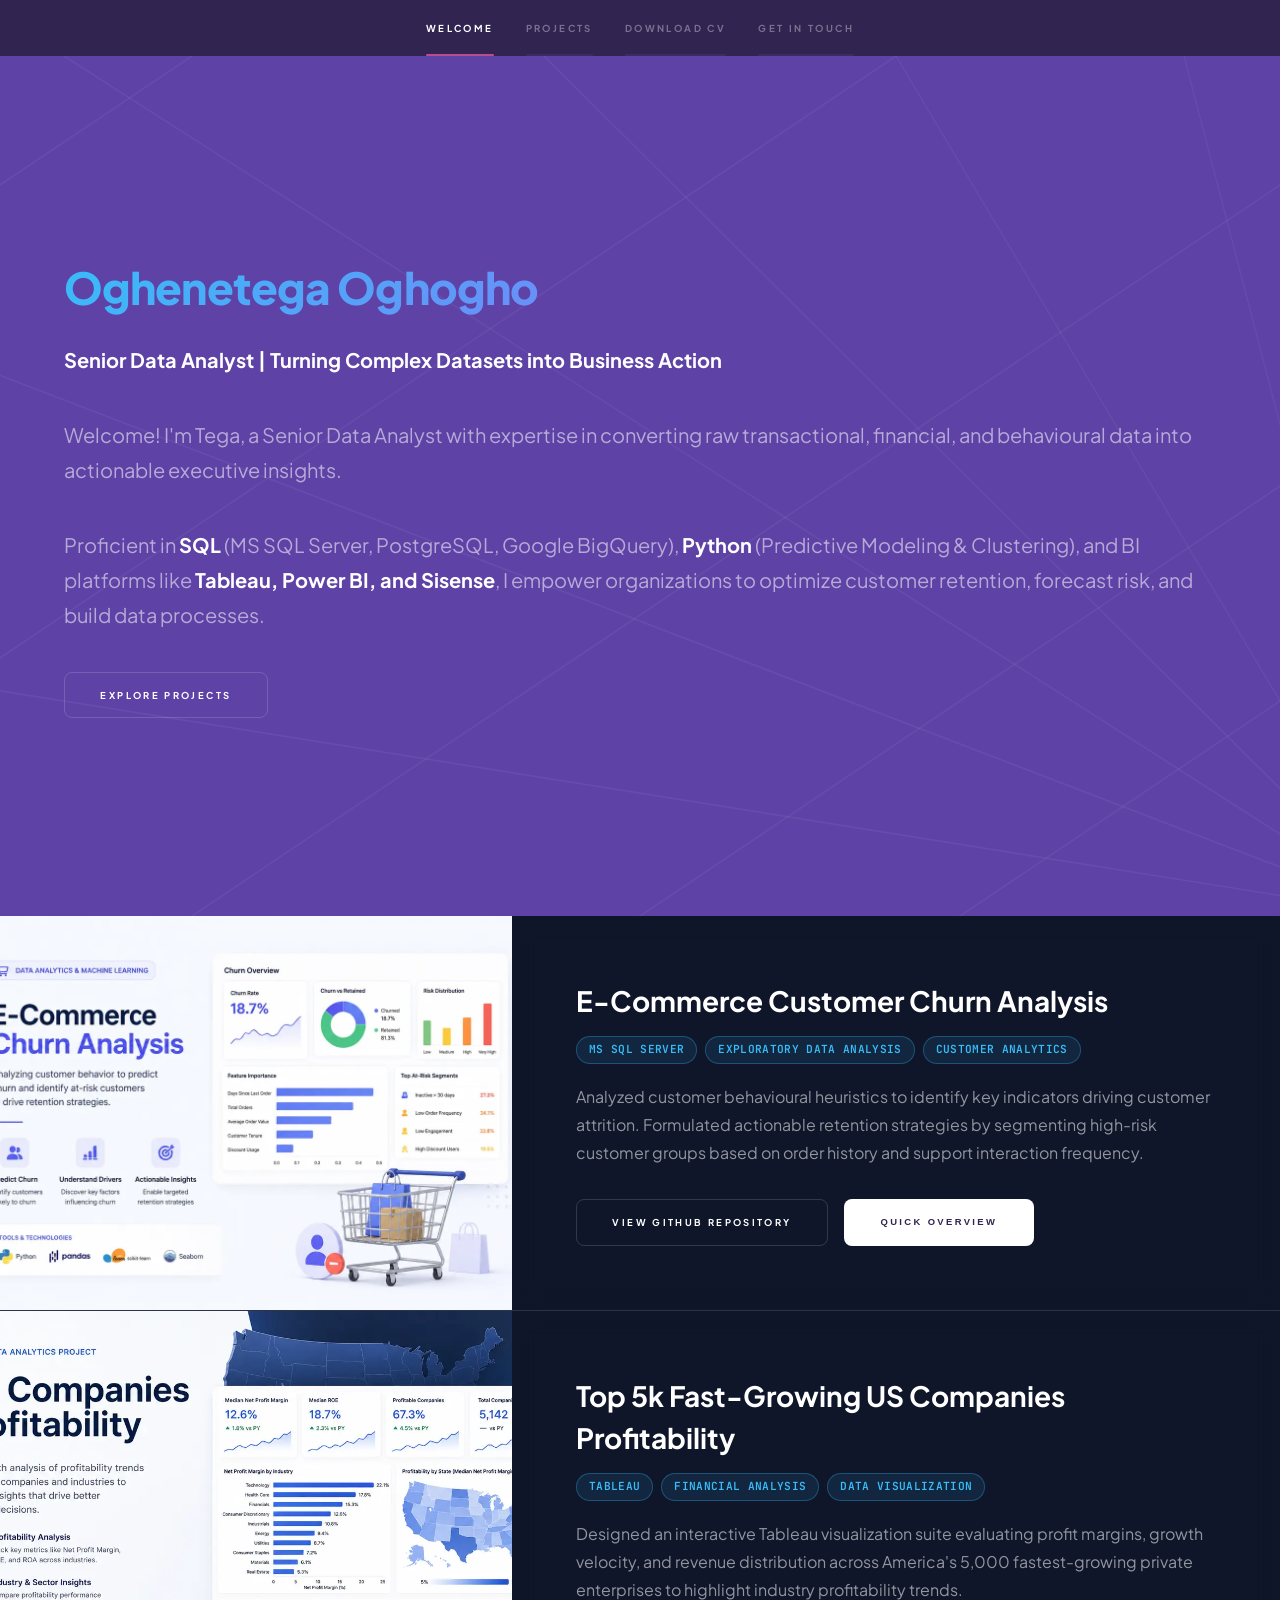
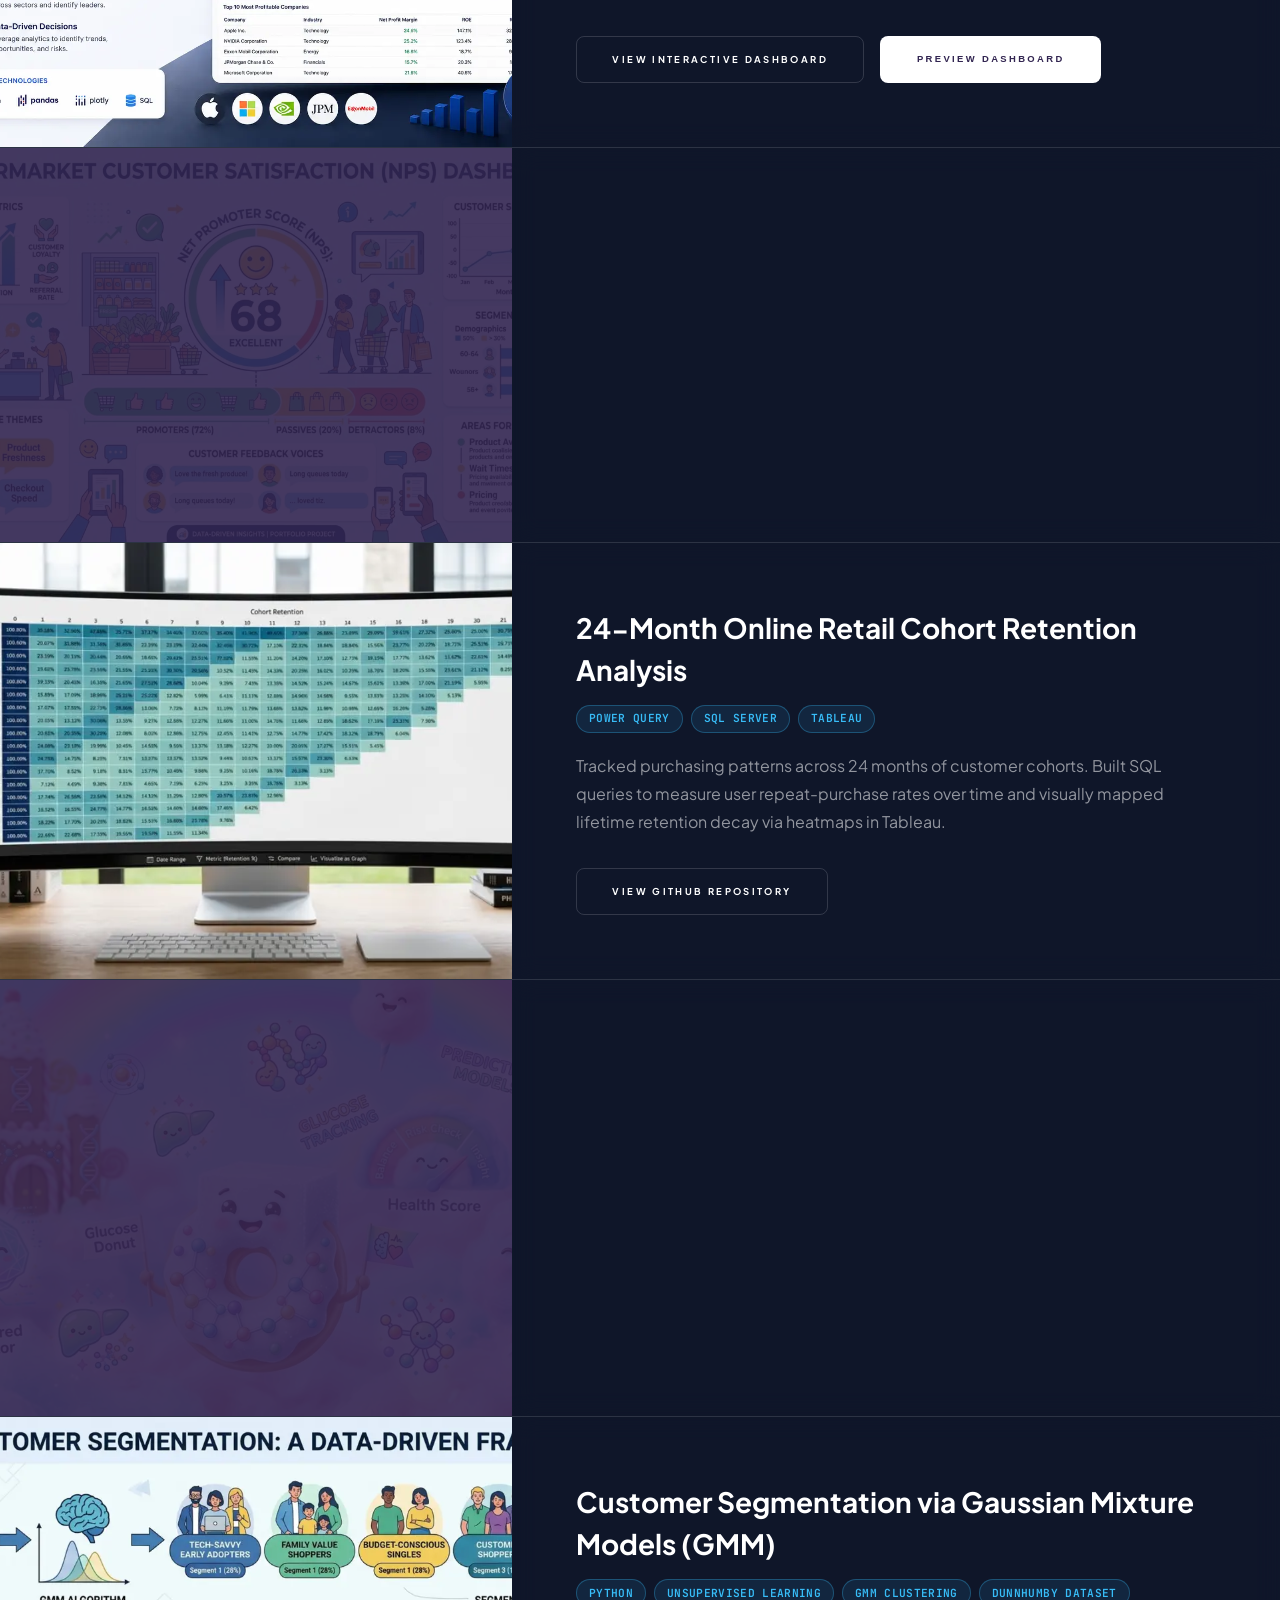
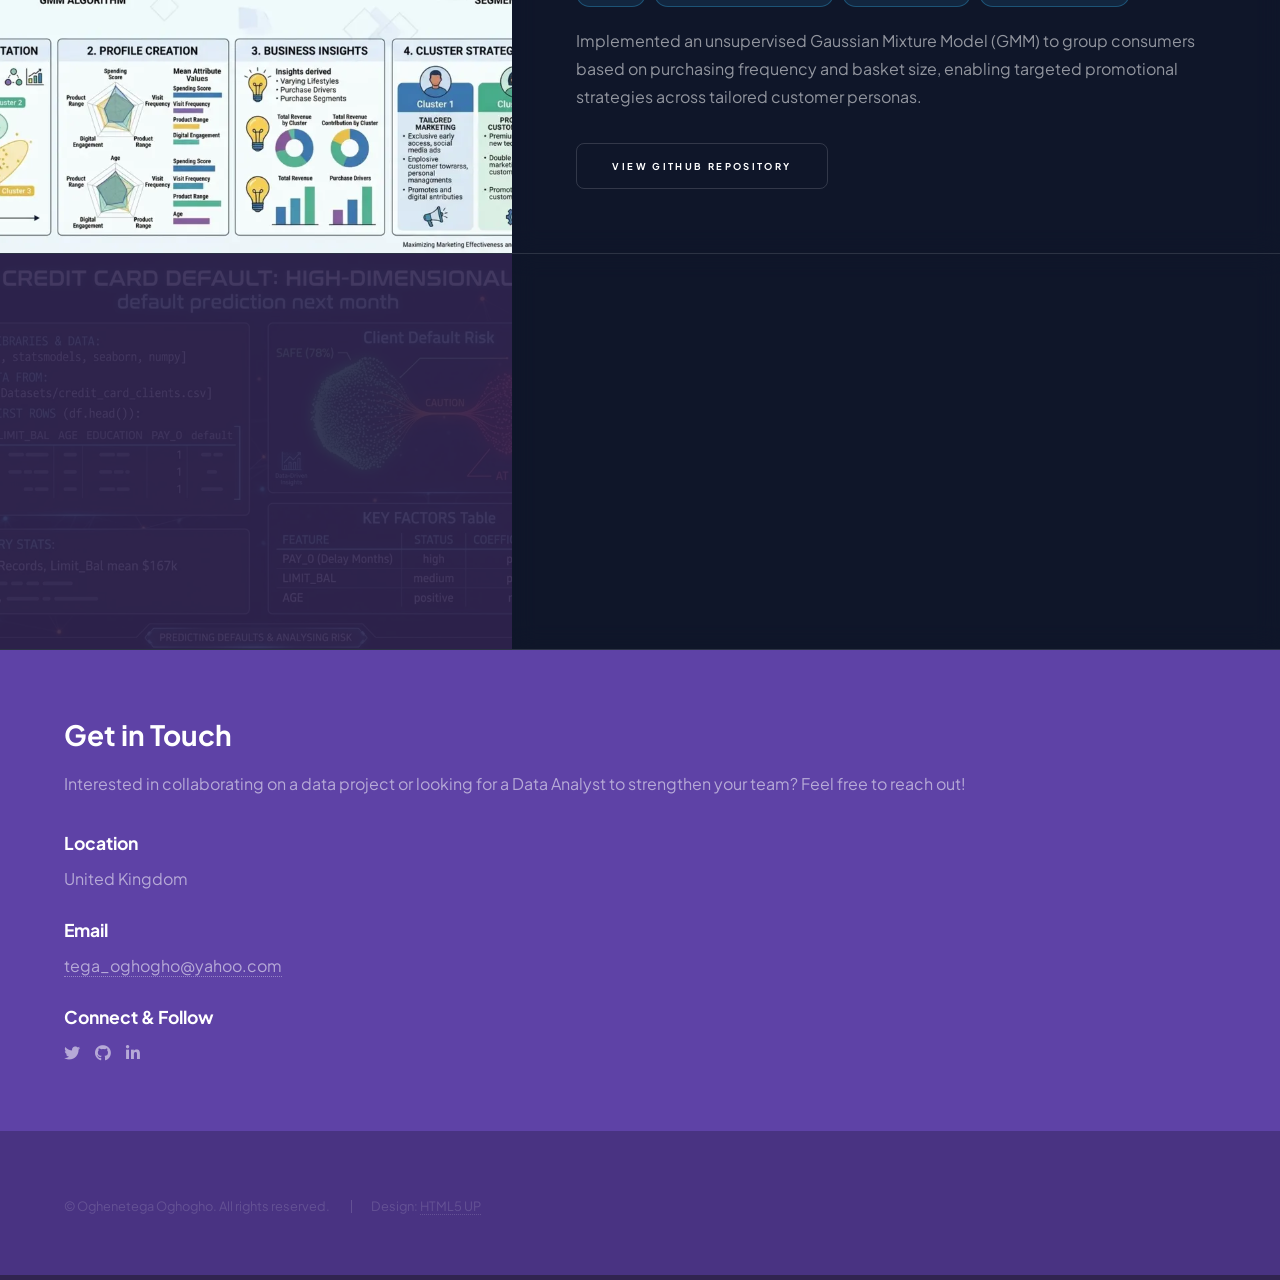
==== commit 92ef7c51: "updated image tag for project 3" ====
--- a/index.html
+++ b/index.html
@@ -116,7 +116,7 @@
 						<!-- Project 3 -->
 						<section>
 							<a href="https://github.com/TegaOghoghoX/Supermarket-NPS" target="_blank" rel="noopener noreferrer" class="image">
-								<img src="assets/css/images/projects/supermarket-nps.webp" alt="Supermarket NPS Dashboard" />
+								<img src="assets/css/images/supermarket-nps.webp" alt="Supermarket NPS Dashboard" />
 							</a>
 							<div class="content">
 								<div class="inner">
